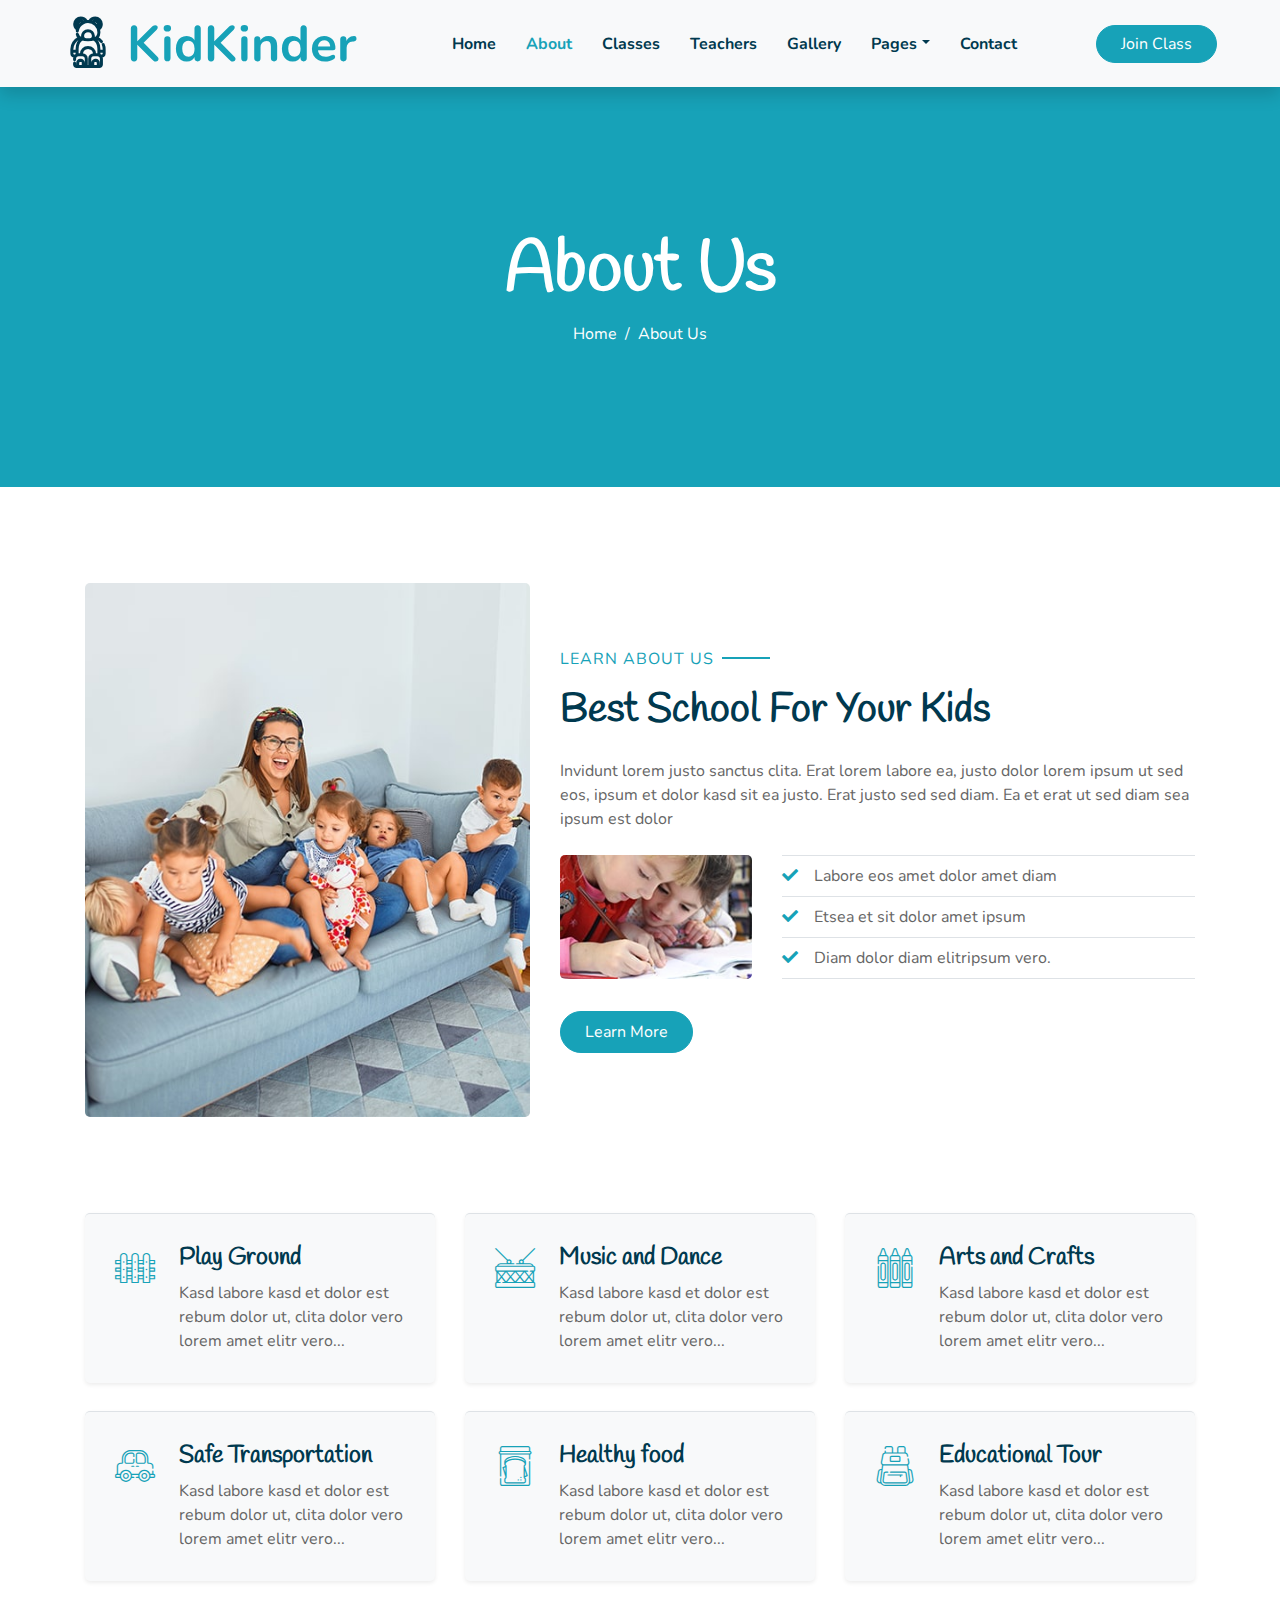
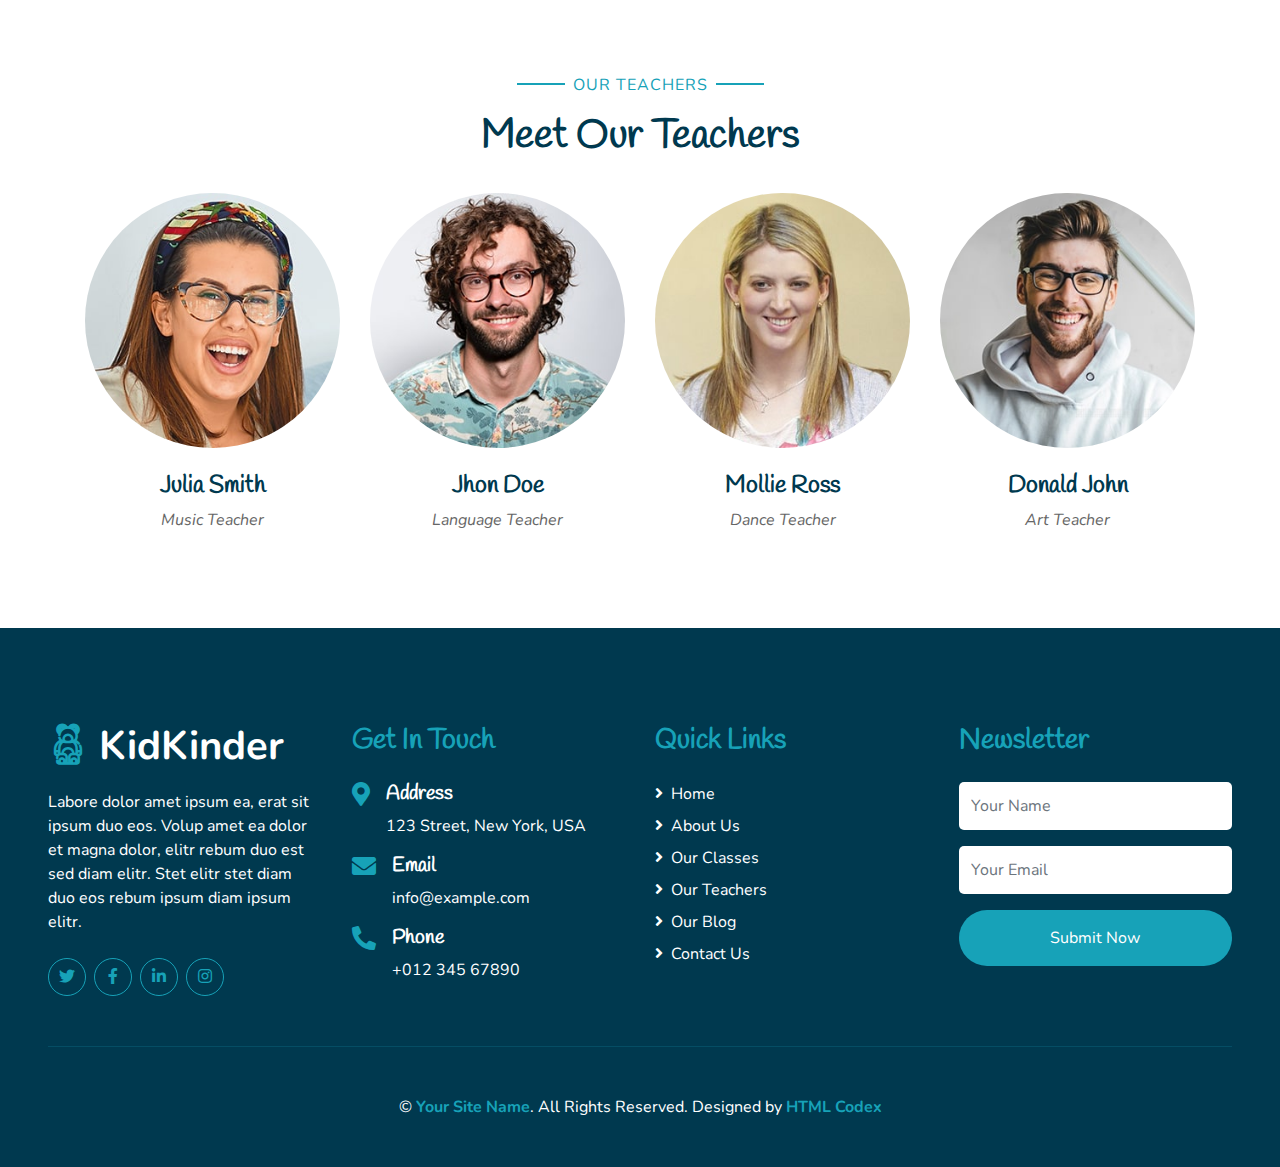
==== about.html @ 05fa7af4 "initial setup" ====
<!DOCTYPE html>
<html lang="en">

<head>
    <meta charset="utf-8">
    <title>KidKinder - Kindergarten Website Template</title>
    <meta content="width=device-width, initial-scale=1.0" name="viewport">
    <meta content="Free HTML Templates" name="keywords">
    <meta content="Free HTML Templates" name="description">

    <!-- Favicon -->
    <link href="img/favicon.ico" rel="icon">

    <!-- Google Web Fonts -->
    <link rel="preconnect" href="https://fonts.gstatic.com">
    <link href="https://fonts.googleapis.com/css2?family=Handlee&family=Nunito&display=swap" rel="stylesheet">

    <!-- Font Awesome -->
    <link href="https://cdnjs.cloudflare.com/ajax/libs/font-awesome/5.10.0/css/all.min.css" rel="stylesheet">

    <!-- Flaticon Font -->
    <link href="lib/flaticon/font/flaticon.css" rel="stylesheet">

    <!-- Libraries Stylesheet -->
    <link href="lib/owlcarousel/assets/owl.carousel.min.css" rel="stylesheet">
    <link href="lib/lightbox/css/lightbox.min.css" rel="stylesheet">

    <!-- Customized Bootstrap Stylesheet -->
    <link href="css/style.css" rel="stylesheet">
</head>

<body>
    <!-- Navbar Start -->
    <div class="container-fluid bg-light position-relative shadow">
        <nav class="navbar navbar-expand-lg bg-light navbar-light py-3 py-lg-0 px-0 px-lg-5">
            <a href="" class="navbar-brand font-weight-bold text-secondary" style="font-size: 50px;">
                <i class="flaticon-043-teddy-bear"></i>
                <span class="text-primary">KidKinder</span>
            </a>
            <button type="button" class="navbar-toggler" data-toggle="collapse" data-target="#navbarCollapse">
                <span class="navbar-toggler-icon"></span>
            </button>
            <div class="collapse navbar-collapse justify-content-between" id="navbarCollapse">
                <div class="navbar-nav font-weight-bold mx-auto py-0">
                    <a href="index.html" class="nav-item nav-link">Home</a>
                    <a href="about.html" class="nav-item nav-link active">About</a>
                    <a href="class.html" class="nav-item nav-link">Classes</a>
                    <a href="team.html" class="nav-item nav-link">Teachers</a>
                    <a href="gallery.html" class="nav-item nav-link">Gallery</a>
                    <div class="nav-item dropdown">
                        <a href="#" class="nav-link dropdown-toggle" data-toggle="dropdown">Pages</a>
                        <div class="dropdown-menu rounded-0 m-0">
                            <a href="blog.html" class="dropdown-item">Blog Grid</a>
                            <a href="single.html" class="dropdown-item">Blog Detail</a>
                        </div>
                    </div>
                    <a href="contact.html" class="nav-item nav-link">Contact</a>
                </div>
                <a href="" class="btn btn-primary px-4">Join Class</a>
            </div>
        </nav>
    </div>
    <!-- Navbar End -->


    <!-- Header Start -->
    <div class="container-fluid bg-primary mb-5">
        <div class="d-flex flex-column align-items-center justify-content-center" style="min-height: 400px">
            <h3 class="display-3 font-weight-bold text-white">About Us</h3>
            <div class="d-inline-flex text-white">
                <p class="m-0"><a class="text-white" href="">Home</a></p>
                <p class="m-0 px-2">/</p>
                <p class="m-0">About Us</p>
            </div>
        </div>
    </div>
    <!-- Header End -->


    <!-- About Start -->
    <div class="container-fluid py-5">
        <div class="container">
            <div class="row align-items-center">
                <div class="col-lg-5">
                    <img class="img-fluid rounded mb-5 mb-lg-0" src="img/about-1.jpg" alt="">
                </div>
                <div class="col-lg-7">
                    <p class="section-title pr-5"><span class="pr-2">Learn About Us</span></p>
                    <h1 class="mb-4">Best School For Your Kids</h1>
                    <p>Invidunt lorem justo sanctus clita. Erat lorem labore ea, justo dolor lorem ipsum ut sed eos,
                        ipsum et dolor kasd sit ea justo. Erat justo sed sed diam. Ea et erat ut sed diam sea ipsum est
                        dolor</p>
                    <div class="row pt-2 pb-4">
                        <div class="col-6 col-md-4">
                            <img class="img-fluid rounded" src="img/about-2.jpg" alt="">
                        </div>
                        <div class="col-6 col-md-8">
                            <ul class="list-inline m-0">
                                <li class="py-2 border-top border-bottom"><i class="fa fa-check text-primary mr-3"></i>Labore eos amet dolor amet diam</li>
                                <li class="py-2 border-bottom"><i class="fa fa-check text-primary mr-3"></i>Etsea et sit dolor amet ipsum</li>
                                <li class="py-2 border-bottom"><i class="fa fa-check text-primary mr-3"></i>Diam dolor diam elitripsum vero.</li>
                            </ul>
                        </div>
                    </div>
                    <a href="" class="btn btn-primary mt-2 py-2 px-4">Learn More</a>
                </div>
            </div>
        </div>
    </div>
    <!-- About End -->


    <!-- Facilities Start -->
    <div class="container-fluid pt-5">
        <div class="container pb-3">
            <div class="row">
                <div class="col-lg-4 col-md-6 pb-1">
                    <div class="d-flex bg-light shadow-sm border-top rounded mb-4" style="padding: 30px;">
                        <i class="flaticon-050-fence h1 font-weight-normal text-primary mb-3"></i>
                        <div class="pl-4">
                            <h4>Play Ground</h4>
                            <p class="m-0">Kasd labore kasd et dolor est rebum dolor ut, clita dolor vero lorem amet elitr vero...</p>
                        </div>
                    </div>
                </div>
                <div class="col-lg-4 col-md-6 pb-1">
                    <div class="d-flex bg-light shadow-sm border-top rounded mb-4" style="padding: 30px;">
                        <i class="flaticon-022-drum h1 font-weight-normal text-primary mb-3"></i>
                        <div class="pl-4">
                            <h4>Music and Dance</h4>
                            <p class="m-0">Kasd labore kasd et dolor est rebum dolor ut, clita dolor vero lorem amet elitr vero...</p>
                        </div>
                    </div>
                </div>
                <div class="col-lg-4 col-md-6 pb-1">
                    <div class="d-flex bg-light shadow-sm border-top rounded mb-4" style="padding: 30px;">
                        <i class="flaticon-030-crayons h1 font-weight-normal text-primary mb-3"></i>
                        <div class="pl-4">
                            <h4>Arts and Crafts</h4>
                            <p class="m-0">Kasd labore kasd et dolor est rebum dolor ut, clita dolor vero lorem amet elitr vero...</p>
                        </div>
                    </div>
                </div>
                <div class="col-lg-4 col-md-6 pb-1">
                    <div class="d-flex bg-light shadow-sm border-top rounded mb-4" style="padding: 30px;">
                        <i class="flaticon-017-toy-car h1 font-weight-normal text-primary mb-3"></i>
                        <div class="pl-4">
                            <h4>Safe Transportation</h4>
                            <p class="m-0">Kasd labore kasd et dolor est rebum dolor ut, clita dolor vero lorem amet elitr vero...</p>
                        </div>
                    </div>
                </div>
                <div class="col-lg-4 col-md-6 pb-1">
                    <div class="d-flex bg-light shadow-sm border-top rounded mb-4" style="padding: 30px;">
                        <i class="flaticon-025-sandwich h1 font-weight-normal text-primary mb-3"></i>
                        <div class="pl-4">
                            <h4>Healthy food</h4>
                            <p class="m-0">Kasd labore kasd et dolor est rebum dolor ut, clita dolor vero lorem amet elitr vero...</p>
                        </div>
                    </div>
                </div>
                <div class="col-lg-4 col-md-6 pb-1">
                    <div class="d-flex bg-light shadow-sm border-top rounded mb-4" style="padding: 30px;">
                        <i class="flaticon-047-backpack h1 font-weight-normal text-primary mb-3"></i>
                        <div class="pl-4">
                            <h4>Educational Tour</h4>
                            <p class="m-0">Kasd labore kasd et dolor est rebum dolor ut, clita dolor vero lorem amet elitr vero...</p>
                        </div>
                    </div>
                </div>
            </div>
        </div>
    </div>
    <!-- Facilities Start -->


    <!-- Team Start -->
    <div class="container-fluid pt-5">
        <div class="container">
            <div class="text-center pb-2">
                <p class="section-title px-5"><span class="px-2">Our Teachers</span></p>
                <h1 class="mb-4">Meet Our Teachers</h1>
            </div>
            <div class="row">
                <div class="col-md-6 col-lg-3 text-center team mb-5">
                    <div class="position-relative overflow-hidden mb-4" style="border-radius: 100%;">
                        <img class="img-fluid w-100" src="img/team-1.jpg" alt="" >
                        <div
                            class="team-social d-flex align-items-center justify-content-center w-100 h-100 position-absolute">
                            <a class="btn btn-outline-light text-center mr-2 px-0" style="width: 38px; height: 38px;"
                                href="#"><i class="fab fa-twitter"></i></a>
                            <a class="btn btn-outline-light text-center mr-2 px-0" style="width: 38px; height: 38px;"
                                href="#"><i class="fab fa-facebook-f"></i></a>
                            <a class="btn btn-outline-light text-center px-0" style="width: 38px; height: 38px;"
                                href="#"><i class="fab fa-linkedin-in"></i></a>
                        </div>
                    </div>
                    <h4>Julia Smith</h4>
                    <i>Music Teacher</i>
                </div>
                <div class="col-md-6 col-lg-3 text-center team mb-5">
                    <div class="position-relative overflow-hidden mb-4" style="border-radius: 100%;">
                        <img class="img-fluid w-100" src="img/team-2.jpg" alt="" >
                        <div
                            class="team-social d-flex align-items-center justify-content-center w-100 h-100 position-absolute">
                            <a class="btn btn-outline-light text-center mr-2 px-0" style="width: 38px; height: 38px;"
                                href="#"><i class="fab fa-twitter"></i></a>
                            <a class="btn btn-outline-light text-center mr-2 px-0" style="width: 38px; height: 38px;"
                                href="#"><i class="fab fa-facebook-f"></i></a>
                            <a class="btn btn-outline-light text-center px-0" style="width: 38px; height: 38px;"
                                href="#"><i class="fab fa-linkedin-in"></i></a>
                        </div>
                    </div>
                    <h4>Jhon Doe</h4>
                    <i>Language Teacher</i>
                </div>
                <div class="col-md-6 col-lg-3 text-center team mb-5">
                    <div class="position-relative overflow-hidden mb-4" style="border-radius: 100%;">
                        <img class="img-fluid w-100" src="img/team-3.jpg" alt="" >
                        <div
                            class="team-social d-flex align-items-center justify-content-center w-100 h-100 position-absolute">
                            <a class="btn btn-outline-light text-center mr-2 px-0" style="width: 38px; height: 38px;"
                                href="#"><i class="fab fa-twitter"></i></a>
                            <a class="btn btn-outline-light text-center mr-2 px-0" style="width: 38px; height: 38px;"
                                href="#"><i class="fab fa-facebook-f"></i></a>
                            <a class="btn btn-outline-light text-center px-0" style="width: 38px; height: 38px;"
                                href="#"><i class="fab fa-linkedin-in"></i></a>
                        </div>
                    </div>
                    <h4>Mollie Ross</h4>
                    <i>Dance Teacher</i>
                </div>
                <div class="col-md-6 col-lg-3 text-center team mb-5">
                    <div class="position-relative overflow-hidden mb-4" style="border-radius: 100%;">
                        <img class="img-fluid w-100" src="img/team-4.jpg" alt="" >
                        <div
                            class="team-social d-flex align-items-center justify-content-center w-100 h-100 position-absolute">
                            <a class="btn btn-outline-light text-center mr-2 px-0" style="width: 38px; height: 38px;"
                                href="#"><i class="fab fa-twitter"></i></a>
                            <a class="btn btn-outline-light text-center mr-2 px-0" style="width: 38px; height: 38px;"
                                href="#"><i class="fab fa-facebook-f"></i></a>
                            <a class="btn btn-outline-light text-center px-0" style="width: 38px; height: 38px;"
                                href="#"><i class="fab fa-linkedin-in"></i></a>
                        </div>
                    </div>
                    <h4>Donald John</h4>
                    <i>Art Teacher</i>
                </div>
            </div>
        </div>
    </div>
    <!-- Team End -->


    <!-- Footer Start -->
    <div class="container-fluid bg-secondary text-white mt-5 py-5 px-sm-3 px-md-5">
        <div class="row pt-5">
            <div class="col-lg-3 col-md-6 mb-5">
                <a href="" class="navbar-brand font-weight-bold text-primary m-0 mb-4 p-0" style="font-size: 40px; line-height: 40px;">
                    <i class="flaticon-043-teddy-bear"></i>
                    <span class="text-white">KidKinder</span>
                </a>
                <p>Labore dolor amet ipsum ea, erat sit ipsum duo eos. Volup amet ea dolor et magna dolor, elitr rebum duo est sed diam elitr. Stet elitr stet diam duo eos rebum ipsum diam ipsum elitr.</p>
                <div class="d-flex justify-content-start mt-4">
                    <a class="btn btn-outline-primary rounded-circle text-center mr-2 px-0"
                        style="width: 38px; height: 38px;" href="#"><i class="fab fa-twitter"></i></a>
                    <a class="btn btn-outline-primary rounded-circle text-center mr-2 px-0"
                        style="width: 38px; height: 38px;" href="#"><i class="fab fa-facebook-f"></i></a>
                    <a class="btn btn-outline-primary rounded-circle text-center mr-2 px-0"
                        style="width: 38px; height: 38px;" href="#"><i class="fab fa-linkedin-in"></i></a>
                    <a class="btn btn-outline-primary rounded-circle text-center mr-2 px-0"
                        style="width: 38px; height: 38px;" href="#"><i class="fab fa-instagram"></i></a>
                </div>
            </div>
            <div class="col-lg-3 col-md-6 mb-5">
                <h3 class="text-primary mb-4">Get In Touch</h3>
                <div class="d-flex">
                    <h4 class="fa fa-map-marker-alt text-primary"></h4>
                    <div class="pl-3">
                        <h5 class="text-white">Address</h5>
                        <p>123 Street, New York, USA</p>
                    </div>
                </div>
                <div class="d-flex">
                    <h4 class="fa fa-envelope text-primary"></h4>
                    <div class="pl-3">
                        <h5 class="text-white">Email</h5>
                        <p>info@example.com</p>
                    </div>
                </div>
                <div class="d-flex">
                    <h4 class="fa fa-phone-alt text-primary"></h4>
                    <div class="pl-3">
                        <h5 class="text-white">Phone</h5>
                        <p>+012 345 67890</p>
                    </div>
                </div>
            </div>
            <div class="col-lg-3 col-md-6 mb-5">
                <h3 class="text-primary mb-4">Quick Links</h3>
                <div class="d-flex flex-column justify-content-start">
                    <a class="text-white mb-2" href="#"><i class="fa fa-angle-right mr-2"></i>Home</a>
                    <a class="text-white mb-2" href="#"><i class="fa fa-angle-right mr-2"></i>About Us</a>
                    <a class="text-white mb-2" href="#"><i class="fa fa-angle-right mr-2"></i>Our Classes</a>
                    <a class="text-white mb-2" href="#"><i class="fa fa-angle-right mr-2"></i>Our Teachers</a>
                    <a class="text-white mb-2" href="#"><i class="fa fa-angle-right mr-2"></i>Our Blog</a>
                    <a class="text-white" href="#"><i class="fa fa-angle-right mr-2"></i>Contact Us</a>
                </div>
            </div>
            <div class="col-lg-3 col-md-6 mb-5">
                <h3 class="text-primary mb-4">Newsletter</h3>
                <form action="">
                    <div class="form-group">
                        <input type="text" class="form-control border-0 py-4" placeholder="Your Name" required="required" />
                    </div>
                    <div class="form-group">
                        <input type="email" class="form-control border-0 py-4" placeholder="Your Email"
                            required="required" />
                    </div>
                    <div>
                        <button class="btn btn-primary btn-block border-0 py-3" type="submit">Submit Now</button>
                    </div>
                </form>
            </div>
        </div>
        <div class="container-fluid pt-5" style="border-top: 1px solid rgba(23, 162, 184, .2);;">
            <p class="m-0 text-center text-white">
                &copy; <a class="text-primary font-weight-bold" href="#">Your Site Name</a>. All Rights Reserved. Designed
                by
                <a class="text-primary font-weight-bold" href="https://htmlcodex.com">HTML Codex</a>
            </p>
        </div>
    </div>
    <!-- Footer End -->


    <!-- Back to Top -->
    <a href="#" class="btn btn-primary p-3 back-to-top"><i class="fa fa-angle-double-up"></i></a>


    <!-- JavaScript Libraries -->
    <script src="https://code.jquery.com/jquery-3.4.1.min.js"></script>
    <script src="https://stackpath.bootstrapcdn.com/bootstrap/4.4.1/js/bootstrap.bundle.min.js"></script>
    <script src="lib/easing/easing.min.js"></script>
    <script src="lib/owlcarousel/owl.carousel.min.js"></script>
    <script src="lib/isotope/isotope.pkgd.min.js"></script>
    <script src="lib/lightbox/js/lightbox.min.js"></script>

    <!-- Contact Javascript File -->
    <script src="mail/jqBootstrapValidation.min.js"></script>
    <script src="mail/contact.js"></script>

    <!-- Template Javascript -->
    <script src="js/main.js"></script>
</body>

</html>
---- lib/flaticon/font/flaticon.css ----
@font-face {
  font-family: "Flaticon";
  src: url("./Flaticon.eot");
  src: url("./Flaticon.eot?#iefix") format("embedded-opentype"),
       url("./Flaticon.woff2") format("woff2"),
       url("./Flaticon.woff") format("woff"),
       url("./Flaticon.ttf") format("truetype"),
       url("./Flaticon.svg#Flaticon") format("svg");
  font-weight: normal;
  font-style: normal;
}

@media screen and (-webkit-min-device-pixel-ratio:0) {
  @font-face {
    font-family: "Flaticon";
    src: url("./Flaticon.svg#Flaticon") format("svg");
  }
}

[class^="flaticon-"]:before, [class*=" flaticon-"]:before,
[class^="flaticon-"]:after, [class*=" flaticon-"]:after {   
  font-family: Flaticon;
        font-size: 20px;
font-style: normal;
margin-left: 20px;
}

.flaticon-001-swing:before { content: "\f100"; }
.flaticon-002-bricks:before { content: "\f101"; }
.flaticon-003-feeding-bottle:before { content: "\f102"; }
.flaticon-004-balloons:before { content: "\f103"; }
.flaticon-005-marker:before { content: "\f104"; }
.flaticon-006-spinning-top:before { content: "\f105"; }
.flaticon-007-sandbox:before { content: "\f106"; }
.flaticon-008-tambourine:before { content: "\f107"; }
.flaticon-009-bib:before { content: "\f108"; }
.flaticon-010-slide:before { content: "\f109"; }
.flaticon-011-mat:before { content: "\f10a"; }
.flaticon-012-kite:before { content: "\f10b"; }
.flaticon-013-brush:before { content: "\f10c"; }
.flaticon-014-blackboard:before { content: "\f10d"; }
.flaticon-015-potty:before { content: "\f10e"; }
.flaticon-016-apple:before { content: "\f10f"; }
.flaticon-017-toy-car:before { content: "\f110"; }
.flaticon-018-ball:before { content: "\f111"; }
.flaticon-019-pencil:before { content: "\f112"; }
.flaticon-020-rattle:before { content: "\f113"; }
.flaticon-021-juice-box:before { content: "\f114"; }
.flaticon-022-drum:before { content: "\f115"; }
.flaticon-023-girl:before { content: "\f116"; }
.flaticon-024-shape-toy:before { content: "\f117"; }
.flaticon-025-sandwich:before { content: "\f118"; }
.flaticon-026-paper-boat:before { content: "\f119"; }
.flaticon-027-xylophone:before { content: "\f11a"; }
.flaticon-028-kindergarten:before { content: "\f11b"; }
.flaticon-029-clock:before { content: "\f11c"; }
.flaticon-030-crayons:before { content: "\f11d"; }
.flaticon-031-bell:before { content: "\f11e"; }
.flaticon-032-book:before { content: "\f11f"; }
.flaticon-033-blocks:before { content: "\f120"; }
.flaticon-034-popsicle:before { content: "\f121"; }
.flaticon-035-table:before { content: "\f122"; }
.flaticon-036-boy:before { content: "\f123"; }
.flaticon-037-toys:before { content: "\f124"; }
.flaticon-038-locker:before { content: "\f125"; }
.flaticon-039-seesaw:before { content: "\f126"; }
.flaticon-040-puzzle:before { content: "\f127"; }
.flaticon-041-abacus:before { content: "\f128"; }
.flaticon-042-synthesizer:before { content: "\f129"; }
.flaticon-043-teddy-bear:before { content: "\f12a"; }
.flaticon-044-scissors:before { content: "\f12b"; }
.flaticon-045-cookies:before { content: "\f12c"; }
.flaticon-046-bucket:before { content: "\f12d"; }
.flaticon-047-backpack:before { content: "\f12e"; }
.flaticon-048-paper-plane:before { content: "\f12f"; }
.flaticon-049-cutlery:before { content: "\f130"; }
.flaticon-050-fence:before { content: "\f131"; }
---- css/style.css ----
/******* Bootstrap Theming ********/
/*!
 * Bootstrap v4.5.3 (https://getbootstrap.com/)
 * Copyright 2011-2020 The Bootstrap Authors
 * Copyright 2011-2020 Twitter, Inc.
 * Licensed under MIT (https://github.com/twbs/bootstrap/blob/main/LICENSE)
 */
:root {
  --blue: #007bff;
  --indigo: #6610f2;
  --purple: #6f42c1;
  --pink: #e83e8c;
  --red: #dc3545;
  --orange: #fd7e14;
  --yellow: #ffc107;
  --green: #28a745;
  --teal: #20c997;
  --cyan: #17a2b8;
  --white: #fff;
  --gray: #6c757d;
  --gray-dark: #343a40;
  --primary: #17a2b8;
  --secondary: #00394f;
  --success: #28a745;
  --info: #17a2b8;
  --warning: #ffc107;
  --danger: #dc3545;
  --light: #f8f9fa;
  --dark: #343a40;
  --breakpoint-xs: 0;
  --breakpoint-sm: 576px;
  --breakpoint-md: 768px;
  --breakpoint-lg: 992px;
  --breakpoint-xl: 1200px;
  --font-family-sans-serif: "Nunito", sans-serif;
  --font-family-monospace: SFMono-Regular, Menlo, Monaco, Consolas, "Liberation Mono", "Courier New", monospace;
}

*,
*::before,
*::after {
  box-sizing: border-box;
}

html {
  font-family: sans-serif;
  line-height: 1.15;
  -webkit-text-size-adjust: 100%;
  -webkit-tap-highlight-color: rgba(0, 0, 0, 0);
}

article, aside, figcaption, figure, footer, header, hgroup, main, nav, section {
  display: block;
}

body {
  margin: 0;
  font-family: "Nunito", sans-serif;
  font-size: 1rem;
  font-weight: 400;
  line-height: 1.5;
  color: #666666;
  text-align: left;
  background-color: #fff;
}

[tabindex="-1"]:focus:not(:focus-visible) {
  outline: 0 !important;
}

hr {
  box-sizing: content-box;
  height: 0;
  overflow: visible;
}

h1, h2, h3, h4, h5, h6 {
  margin-top: 0;
  margin-bottom: 0.5rem;
}

p {
  margin-top: 0;
  margin-bottom: 1rem;
}

abbr[title],
abbr[data-original-title] {
  text-decoration: underline;
  text-decoration: underline dotted;
  cursor: help;
  border-bottom: 0;
  text-decoration-skip-ink: none;
}

address {
  margin-bottom: 1rem;
  font-style: normal;
  line-height: inherit;
}

ol,
ul,
dl {
  margin-top: 0;
  margin-bottom: 1rem;
}

ol ol,
ul ul,
ol ul,
ul ol {
  margin-bottom: 0;
}

dt {
  font-weight: 700;
}

dd {
  margin-bottom: .5rem;
  margin-left: 0;
}

blockquote {
  margin: 0 0 1rem;
}

b,
strong {
  font-weight: bolder;
}

small {
  font-size: 80%;
}

sub,
sup {
  position: relative;
  font-size: 75%;
  line-height: 0;
  vertical-align: baseline;
}

sub {
  bottom: -.25em;
}

sup {
  top: -.5em;
}

a {
  color: #17a2b8;
  text-decoration: none;
  background-color: transparent;
}

a:hover {
  color: #0f6674;
  text-decoration: underline;
}

a:not([href]):not([class]) {
  color: inherit;
  text-decoration: none;
}

a:not([href]):not([class]):hover {
  color: inherit;
  text-decoration: none;
}

pre,
code,
kbd,
samp {
  font-family: SFMono-Regular, Menlo, Monaco, Consolas, "Liberation Mono", "Courier New", monospace;
  font-size: 1em;
}

pre {
  margin-top: 0;
  margin-bottom: 1rem;
  overflow: auto;
  -ms-overflow-style: scrollbar;
}

figure {
  margin: 0 0 1rem;
}

img {
  vertical-align: middle;
  border-style: none;
}

svg {
  overflow: hidden;
  vertical-align: middle;
}

table {
  border-collapse: collapse;
}

caption {
  padding-top: 0.75rem;
  padding-bottom: 0.75rem;
  color: #6c757d;
  text-align: left;
  caption-side: bottom;
}

th {
  text-align: inherit;
  text-align: -webkit-match-parent;
}

label {
  display: inline-block;
  margin-bottom: 0.5rem;
}

button {
  border-radius: 0;
}

button:focus {
  outline: 1px dotted;
  outline: 5px auto -webkit-focus-ring-color;
}

input,
button,
select,
optgroup,
textarea {
  margin: 0;
  font-family: inherit;
  font-size: inherit;
  line-height: inherit;
}

button,
input {
  overflow: visible;
}

button,
select {
  text-transform: none;
}

[role="button"] {
  cursor: pointer;
}

select {
  word-wrap: normal;
}

button,
[type="button"],
[type="reset"],
[type="submit"] {
  -webkit-appearance: button;
}

button:not(:disabled),
[type="button"]:not(:disabled),
[type="reset"]:not(:disabled),
[type="submit"]:not(:disabled) {
  cursor: pointer;
}

button::-moz-focus-inner,
[type="button"]::-moz-focus-inner,
[type="reset"]::-moz-focus-inner,
[type="submit"]::-moz-focus-inner {
  padding: 0;
  border-style: none;
}

input[type="radio"],
input[type="checkbox"] {
  box-sizing: border-box;
  padding: 0;
}

textarea {
  overflow: auto;
  resize: vertical;
}

fieldset {
  min-width: 0;
  padding: 0;
  margin: 0;
  border: 0;
}

legend {
  display: block;
  width: 100%;
  max-width: 100%;
  padding: 0;
  margin-bottom: .5rem;
  font-size: 1.5rem;
  line-height: inherit;
  color: inherit;
  white-space: normal;
}

@media (max-width: 1200px) {
  legend {
    font-size: calc(1.275rem + 0.3vw) ;
  }
}

progress {
  vertical-align: baseline;
}

[type="number"]::-webkit-inner-spin-button,
[type="number"]::-webkit-outer-spin-button {
  height: auto;
}

[type="search"] {
  outline-offset: -2px;
  -webkit-appearance: none;
}

[type="search"]::-webkit-search-decoration {
  -webkit-appearance: none;
}

::-webkit-file-upload-button {
  font: inherit;
  -webkit-appearance: button;
}

output {
  display: inline-block;
}

summary {
  display: list-item;
  cursor: pointer;
}

template {
  display: none;
}

[hidden] {
  display: none !important;
}

h1, h2, h3, h4, h5, h6,
.h1, .h2, .h3, .h4, .h5, .h6 {
  margin-bottom: 0.5rem;
  font-family: "Handlee", cursive;
  font-weight: bold;
  line-height: 1.2;
  color: #00394f;
}

h1, .h1 {
  font-size: 2.5rem;
}

@media (max-width: 1200px) {
  h1, .h1 {
    font-size: calc(1.375rem + 1.5vw) ;
  }
}

h2, .h2 {
  font-size: 2rem;
}

@media (max-width: 1200px) {
  h2, .h2 {
    font-size: calc(1.325rem + 0.9vw) ;
  }
}

h3, .h3 {
  font-size: 1.75rem;
}

@media (max-width: 1200px) {
  h3, .h3 {
    font-size: calc(1.3rem + 0.6vw) ;
  }
}

h4, .h4 {
  font-size: 1.5rem;
}

@media (max-width: 1200px) {
  h4, .h4 {
    font-size: calc(1.275rem + 0.3vw) ;
  }
}

h5, .h5 {
  font-size: 1.25rem;
}

h6, .h6 {
  font-size: 1rem;
}

.lead {
  font-size: 1.25rem;
  font-weight: 300;
}

.display-1 {
  font-size: 6rem;
  font-weight: 300;
  line-height: 1.2;
}

@media (max-width: 1200px) {
  .display-1 {
    font-size: calc(1.725rem + 5.7vw) ;
  }
}

.display-2 {
  font-size: 5.5rem;
  font-weight: 300;
  line-height: 1.2;
}

@media (max-width: 1200px) {
  .display-2 {
    font-size: calc(1.675rem + 5.1vw) ;
  }
}

.display-3 {
  font-size: 4.5rem;
  font-weight: 300;
  line-height: 1.2;
}

@media (max-width: 1200px) {
  .display-3 {
    font-size: calc(1.575rem + 3.9vw) ;
  }
}

.display-4 {
  font-size: 3.5rem;
  font-weight: 300;
  line-height: 1.2;
}

@media (max-width: 1200px) {
  .display-4 {
    font-size: calc(1.475rem + 2.7vw) ;
  }
}

hr {
  margin-top: 1rem;
  margin-bottom: 1rem;
  border: 0;
  border-top: 1px solid rgba(0, 0, 0, 0.1);
}

small,
.small {
  font-size: 80%;
  font-weight: 400;
}

mark,
.mark {
  padding: 0.2em;
  background-color: #fcf8e3;
}

.list-unstyled {
  padding-left: 0;
  list-style: none;
}

.list-inline {
  padding-left: 0;
  list-style: none;
}

.list-inline-item {
  display: inline-block;
}

.list-inline-item:not(:last-child) {
  margin-right: 0.5rem;
}

.initialism {
  font-size: 90%;
  text-transform: uppercase;
}

.blockquote {
  margin-bottom: 1rem;
  font-size: 1.25rem;
}

.blockquote-footer {
  display: block;
  font-size: 80%;
  color: #6c757d;
}

.blockquote-footer::before {
  content: "\2014\00A0";
}

.img-fluid {
  max-width: 100%;
  height: auto;
}

.img-thumbnail {
  padding: 0.25rem;
  background-color: #fff;
  border: 1px solid #dee2e6;
  border-radius: 5px;
  max-width: 100%;
  height: auto;
}

.figure {
  display: inline-block;
}

.figure-img {
  margin-bottom: 0.5rem;
  line-height: 1;
}

.figure-caption {
  font-size: 90%;
  color: #6c757d;
}

code {
  font-size: 87.5%;
  color: #e83e8c;
  word-wrap: break-word;
}

a > code {
  color: inherit;
}

kbd {
  padding: 0.2rem 0.4rem;
  font-size: 87.5%;
  color: #fff;
  background-color: #212529;
  border-radius: 0.2rem;
}

kbd kbd {
  padding: 0;
  font-size: 100%;
  font-weight: 700;
}

pre {
  display: block;
  font-size: 87.5%;
  color: #212529;
}

pre code {
  font-size: inherit;
  color: inherit;
  word-break: normal;
}

.pre-scrollable {
  max-height: 340px;
  overflow-y: scroll;
}

.container,
.container-fluid,
.container-sm,
.container-md,
.container-lg,
.container-xl {
  width: 100%;
  padding-right: 15px;
  padding-left: 15px;
  margin-right: auto;
  margin-left: auto;
}

@media (min-width: 576px) {
  .container, .container-sm {
    max-width: 540px;
  }
}

@media (min-width: 768px) {
  .container, .container-sm, .container-md {
    max-width: 720px;
  }
}

@media (min-width: 992px) {
  .container, .container-sm, .container-md, .container-lg {
    max-width: 960px;
  }
}

@media (min-width: 1200px) {
  .container, .container-sm, .container-md, .container-lg, .container-xl {
    max-width: 1140px;
  }
}

.row {
  display: flex;
  flex-wrap: wrap;
  margin-right: -15px;
  margin-left: -15px;
}

.no-gutters {
  margin-right: 0;
  margin-left: 0;
}

.no-gutters > .col,
.no-gutters > [class*="col-"] {
  padding-right: 0;
  padding-left: 0;
}

.col-1, .col-2, .col-3, .col-4, .col-5, .col-6, .col-7, .col-8, .col-9, .col-10, .col-11, .col-12, .col,
.col-auto, .col-sm-1, .col-sm-2, .col-sm-3, .col-sm-4, .col-sm-5, .col-sm-6, .col-sm-7, .col-sm-8, .col-sm-9, .col-sm-10, .col-sm-11, .col-sm-12, .col-sm,
.col-sm-auto, .col-md-1, .col-md-2, .col-md-3, .col-md-4, .col-md-5, .col-md-6, .col-md-7, .col-md-8, .col-md-9, .col-md-10, .col-md-11, .col-md-12, .col-md,
.col-md-auto, .col-lg-1, .col-lg-2, .col-lg-3, .col-lg-4, .col-lg-5, .col-lg-6, .col-lg-7, .col-lg-8, .col-lg-9, .col-lg-10, .col-lg-11, .col-lg-12, .col-lg,
.col-lg-auto, .col-xl-1, .col-xl-2, .col-xl-3, .col-xl-4, .col-xl-5, .col-xl-6, .col-xl-7, .col-xl-8, .col-xl-9, .col-xl-10, .col-xl-11, .col-xl-12, .col-xl,
.col-xl-auto {
  position: relative;
  width: 100%;
  padding-right: 15px;
  padding-left: 15px;
}

.col {
  flex-basis: 0;
  flex-grow: 1;
  max-width: 100%;
}

.row-cols-1 > * {
  flex: 0 0 100%;
  max-width: 100%;
}

.row-cols-2 > * {
  flex: 0 0 50%;
  max-width: 50%;
}

.row-cols-3 > * {
  flex: 0 0 33.33333%;
  max-width: 33.33333%;
}

.row-cols-4 > * {
  flex: 0 0 25%;
  max-width: 25%;
}

.row-cols-5 > * {
  flex: 0 0 20%;
  max-width: 20%;
}

.row-cols-6 > * {
  flex: 0 0 16.66667%;
  max-width: 16.66667%;
}

.col-auto {
  flex: 0 0 auto;
  width: auto;
  max-width: 100%;
}

.col-1 {
  flex: 0 0 8.33333%;
  max-width: 8.33333%;
}

.col-2 {
  flex: 0 0 16.66667%;
  max-width: 16.66667%;
}

.col-3 {
  flex: 0 0 25%;
  max-width: 25%;
}

.col-4 {
  flex: 0 0 33.33333%;
  max-width: 33.33333%;
}

.col-5 {
  flex: 0 0 41.66667%;
  max-width: 41.66667%;
}

.col-6 {
  flex: 0 0 50%;
  max-width: 50%;
}

.col-7 {
  flex: 0 0 58.33333%;
  max-width: 58.33333%;
}

.col-8 {
  flex: 0 0 66.66667%;
  max-width: 66.66667%;
}

.col-9 {
  flex: 0 0 75%;
  max-width: 75%;
}

.col-10 {
  flex: 0 0 83.33333%;
  max-width: 83.33333%;
}

.col-11 {
  flex: 0 0 91.66667%;
  max-width: 91.66667%;
}

.col-12 {
  flex: 0 0 100%;
  max-width: 100%;
}

.order-first {
  order: -1;
}

.order-last {
  order: 13;
}

.order-0 {
  order: 0;
}

.order-1 {
  order: 1;
}

.order-2 {
  order: 2;
}

.order-3 {
  order: 3;
}

.order-4 {
  order: 4;
}

.order-5 {
  order: 5;
}

.order-6 {
  order: 6;
}

.order-7 {
  order: 7;
}

.order-8 {
  order: 8;
}

.order-9 {
  order: 9;
}

.order-10 {
  order: 10;
}

.order-11 {
  order: 11;
}

.order-12 {
  order: 12;
}

.offset-1 {
  margin-left: 8.33333%;
}

.offset-2 {
  margin-left: 16.66667%;
}

.offset-3 {
  margin-left: 25%;
}

.offset-4 {
  margin-left: 33.33333%;
}

.offset-5 {
  margin-left: 41.66667%;
}

.offset-6 {
  margin-left: 50%;
}

.offset-7 {
  margin-left: 58.33333%;
}

.offset-8 {
  margin-left: 66.66667%;
}

.offset-9 {
  margin-left: 75%;
}

.offset-10 {
  margin-left: 83.33333%;
}

.offset-11 {
  margin-left: 91.66667%;
}

@media (min-width: 576px) {
  .col-sm {
    flex-basis: 0;
    flex-grow: 1;
    max-width: 100%;
  }
  .row-cols-sm-1 > * {
    flex: 0 0 100%;
    max-width: 100%;
  }
  .row-cols-sm-2 > * {
    flex: 0 0 50%;
    max-width: 50%;
  }
  .row-cols-sm-3 > * {
    flex: 0 0 33.33333%;
    max-width: 33.33333%;
  }
  .row-cols-sm-4 > * {
    flex: 0 0 25%;
    max-width: 25%;
  }
  .row-cols-sm-5 > * {
    flex: 0 0 20%;
    max-width: 20%;
  }
  .row-cols-sm-6 > * {
    flex: 0 0 16.66667%;
    max-width: 16.66667%;
  }
  .col-sm-auto {
    flex: 0 0 auto;
    width: auto;
    max-width: 100%;
  }
  .col-sm-1 {
    flex: 0 0 8.33333%;
    max-width: 8.33333%;
  }
  .col-sm-2 {
    flex: 0 0 16.66667%;
    max-width: 16.66667%;
  }
  .col-sm-3 {
    flex: 0 0 25%;
    max-width: 25%;
  }
  .col-sm-4 {
    flex: 0 0 33.33333%;
    max-width: 33.33333%;
  }
  .col-sm-5 {
    flex: 0 0 41.66667%;
    max-width: 41.66667%;
  }
  .col-sm-6 {
    flex: 0 0 50%;
    max-width: 50%;
  }
  .col-sm-7 {
    flex: 0 0 58.33333%;
    max-width: 58.33333%;
  }
  .col-sm-8 {
    flex: 0 0 66.66667%;
    max-width: 66.66667%;
  }
  .col-sm-9 {
    flex: 0 0 75%;
    max-width: 75%;
  }
  .col-sm-10 {
    flex: 0 0 83.33333%;
    max-width: 83.33333%;
  }
  .col-sm-11 {
    flex: 0 0 91.66667%;
    max-width: 91.66667%;
  }
  .col-sm-12 {
    flex: 0 0 100%;
    max-width: 100%;
  }
  .order-sm-first {
    order: -1;
  }
  .order-sm-last {
    order: 13;
  }
  .order-sm-0 {
    order: 0;
  }
  .order-sm-1 {
    order: 1;
  }
  .order-sm-2 {
    order: 2;
  }
  .order-sm-3 {
    order: 3;
  }
  .order-sm-4 {
    order: 4;
  }
  .order-sm-5 {
    order: 5;
  }
  .order-sm-6 {
    order: 6;
  }
  .order-sm-7 {
    order: 7;
  }
  .order-sm-8 {
    order: 8;
  }
  .order-sm-9 {
    order: 9;
  }
  .order-sm-10 {
    order: 10;
  }
  .order-sm-11 {
    order: 11;
  }
  .order-sm-12 {
    order: 12;
  }
  .offset-sm-0 {
    margin-left: 0;
  }
  .offset-sm-1 {
    margin-left: 8.33333%;
  }
  .offset-sm-2 {
    margin-left: 16.66667%;
  }
  .offset-sm-3 {
    margin-left: 25%;
  }
  .offset-sm-4 {
    margin-left: 33.33333%;
  }
  .offset-sm-5 {
    margin-left: 41.66667%;
  }
  .offset-sm-6 {
    margin-left: 50%;
  }
  .offset-sm-7 {
    margin-left: 58.33333%;
  }
  .offset-sm-8 {
    margin-left: 66.66667%;
  }
  .offset-sm-9 {
    margin-left: 75%;
  }
  .offset-sm-10 {
    margin-left: 83.33333%;
  }
  .offset-sm-11 {
    margin-left: 91.66667%;
  }
}

@media (min-width: 768px) {
  .col-md {
    flex-basis: 0;
    flex-grow: 1;
    max-width: 100%;
  }
  .row-cols-md-1 > * {
    flex: 0 0 100%;
    max-width: 100%;
  }
  .row-cols-md-2 > * {
    flex: 0 0 50%;
    max-width: 50%;
  }
  .row-cols-md-3 > * {
    flex: 0 0 33.33333%;
    max-width: 33.33333%;
  }
  .row-cols-md-4 > * {
    flex: 0 0 25%;
    max-width: 25%;
  }
  .row-cols-md-5 > * {
    flex: 0 0 20%;
    max-width: 20%;
  }
  .row-cols-md-6 > * {
    flex: 0 0 16.66667%;
    max-width: 16.66667%;
  }
  .col-md-auto {
    flex: 0 0 auto;
    width: auto;
    max-width: 100%;
  }
  .col-md-1 {
    flex: 0 0 8.33333%;
    max-width: 8.33333%;
  }
  .col-md-2 {
    flex: 0 0 16.66667%;
    max-width: 16.66667%;
  }
  .col-md-3 {
    flex: 0 0 25%;
    max-width: 25%;
  }
  .col-md-4 {
    flex: 0 0 33.33333%;
    max-width: 33.33333%;
  }
  .col-md-5 {
    flex: 0 0 41.66667%;
    max-width: 41.66667%;
  }
  .col-md-6 {
    flex: 0 0 50%;
    max-width: 50%;
  }
  .col-md-7 {
    flex: 0 0 58.33333%;
    max-width: 58.33333%;
  }
  .col-md-8 {
    flex: 0 0 66.66667%;
    max-width: 66.66667%;
  }
  .col-md-9 {
    flex: 0 0 75%;
    max-width: 75%;
  }
  .col-md-10 {
    flex: 0 0 83.33333%;
    max-width: 83.33333%;
  }
  .col-md-11 {
    flex: 0 0 91.66667%;
    max-width: 91.66667%;
  }
  .col-md-12 {
    flex: 0 0 100%;
    max-width: 100%;
  }
  .order-md-first {
    order: -1;
  }
  .order-md-last {
    order: 13;
  }
  .order-md-0 {
    order: 0;
  }
  .order-md-1 {
    order: 1;
  }
  .order-md-2 {
    order: 2;
  }
  .order-md-3 {
    order: 3;
  }
  .order-md-4 {
    order: 4;
  }
  .order-md-5 {
    order: 5;
  }
  .order-md-6 {
    order: 6;
  }
  .order-md-7 {
    order: 7;
  }
  .order-md-8 {
    order: 8;
  }
  .order-md-9 {
    order: 9;
  }
  .order-md-10 {
    order: 10;
  }
  .order-md-11 {
    order: 11;
  }
  .order-md-12 {
    order: 12;
  }
  .offset-md-0 {
    margin-left: 0;
  }
  .offset-md-1 {
    margin-left: 8.33333%;
  }
  .offset-md-2 {
    margin-left: 16.66667%;
  }
  .offset-md-3 {
    margin-left: 25%;
  }
  .offset-md-4 {
    margin-left: 33.33333%;
  }
  .offset-md-5 {
    margin-left: 41.66667%;
  }
  .offset-md-6 {
    margin-left: 50%;
  }
  .offset-md-7 {
    margin-left: 58.33333%;
  }
  .offset-md-8 {
    margin-left: 66.66667%;
  }
  .offset-md-9 {
    margin-left: 75%;
  }
  .offset-md-10 {
    margin-left: 83.33333%;
  }
  .offset-md-11 {
    margin-left: 91.66667%;
  }
}

@media (min-width: 992px) {
  .col-lg {
    flex-basis: 0;
    flex-grow: 1;
    max-width: 100%;
  }
  .row-cols-lg-1 > * {
    flex: 0 0 100%;
    max-width: 100%;
  }
  .row-cols-lg-2 > * {
    flex: 0 0 50%;
    max-width: 50%;
  }
  .row-cols-lg-3 > * {
    flex: 0 0 33.33333%;
    max-width: 33.33333%;
  }
  .row-cols-lg-4 > * {
    flex: 0 0 25%;
    max-width: 25%;
  }
  .row-cols-lg-5 > * {
    flex: 0 0 20%;
    max-width: 20%;
  }
  .row-cols-lg-6 > * {
    flex: 0 0 16.66667%;
    max-width: 16.66667%;
  }
  .col-lg-auto {
    flex: 0 0 auto;
    width: auto;
    max-width: 100%;
  }
  .col-lg-1 {
    flex: 0 0 8.33333%;
    max-width: 8.33333%;
  }
  .col-lg-2 {
    flex: 0 0 16.66667%;
    max-width: 16.66667%;
  }
  .col-lg-3 {
    flex: 0 0 25%;
    max-width: 25%;
  }
  .col-lg-4 {
    flex: 0 0 33.33333%;
    max-width: 33.33333%;
  }
  .col-lg-5 {
    flex: 0 0 41.66667%;
    max-width: 41.66667%;
  }
  .col-lg-6 {
    flex: 0 0 50%;
    max-width: 50%;
  }
  .col-lg-7 {
    flex: 0 0 58.33333%;
    max-width: 58.33333%;
  }
  .col-lg-8 {
    flex: 0 0 66.66667%;
    max-width: 66.66667%;
  }
  .col-lg-9 {
    flex: 0 0 75%;
    max-width: 75%;
  }
  .col-lg-10 {
    flex: 0 0 83.33333%;
    max-width: 83.33333%;
  }
  .col-lg-11 {
    flex: 0 0 91.66667%;
    max-width: 91.66667%;
  }
  .col-lg-12 {
    flex: 0 0 100%;
    max-width: 100%;
  }
  .order-lg-first {
    order: -1;
  }
  .order-lg-last {
    order: 13;
  }
  .order-lg-0 {
    order: 0;
  }
  .order-lg-1 {
    order: 1;
  }
  .order-lg-2 {
    order: 2;
  }
  .order-lg-3 {
    order: 3;
  }
  .order-lg-4 {
    order: 4;
  }
  .order-lg-5 {
    order: 5;
  }
  .order-lg-6 {
    order: 6;
  }
  .order-lg-7 {
    order: 7;
  }
  .order-lg-8 {
    order: 8;
  }
  .order-lg-9 {
    order: 9;
  }
  .order-lg-10 {
    order: 10;
  }
  .order-lg-11 {
    order: 11;
  }
  .order-lg-12 {
    order: 12;
  }
  .offset-lg-0 {
    margin-left: 0;
  }
  .offset-lg-1 {
    margin-left: 8.33333%;
  }
  .offset-lg-2 {
    margin-left: 16.66667%;
  }
  .offset-lg-3 {
    margin-left: 25%;
  }
  .offset-lg-4 {
    margin-left: 33.33333%;
  }
  .offset-lg-5 {
    margin-left: 41.66667%;
  }
  .offset-lg-6 {
    margin-left: 50%;
  }
  .offset-lg-7 {
    margin-left: 58.33333%;
  }
  .offset-lg-8 {
    margin-left: 66.66667%;
  }
  .offset-lg-9 {
    margin-left: 75%;
  }
  .offset-lg-10 {
    margin-left: 83.33333%;
  }
  .offset-lg-11 {
    margin-left: 91.66667%;
  }
}

@media (min-width: 1200px) {
  .col-xl {
    flex-basis: 0;
    flex-grow: 1;
    max-width: 100%;
  }
  .row-cols-xl-1 > * {
    flex: 0 0 100%;
    max-width: 100%;
  }
  .row-cols-xl-2 > * {
    flex: 0 0 50%;
    max-width: 50%;
  }
  .row-cols-xl-3 > * {
    flex: 0 0 33.33333%;
    max-width: 33.33333%;
  }
  .row-cols-xl-4 > * {
    flex: 0 0 25%;
    max-width: 25%;
  }
  .row-cols-xl-5 > * {
    flex: 0 0 20%;
    max-width: 20%;
  }
  .row-cols-xl-6 > * {
    flex: 0 0 16.66667%;
    max-width: 16.66667%;
  }
  .col-xl-auto {
    flex: 0 0 auto;
    width: auto;
    max-width: 100%;
  }
  .col-xl-1 {
    flex: 0 0 8.33333%;
    max-width: 8.33333%;
  }
  .col-xl-2 {
    flex: 0 0 16.66667%;
    max-width: 16.66667%;
  }
  .col-xl-3 {
    flex: 0 0 25%;
    max-width: 25%;
  }
  .col-xl-4 {
    flex: 0 0 33.33333%;
    max-width: 33.33333%;
  }
  .col-xl-5 {
    flex: 0 0 41.66667%;
    max-width: 41.66667%;
  }
  .col-xl-6 {
    flex: 0 0 50%;
    max-width: 50%;
  }
  .col-xl-7 {
    flex: 0 0 58.33333%;
    max-width: 58.33333%;
  }
  .col-xl-8 {
    flex: 0 0 66.66667%;
    max-width: 66.66667%;
  }
  .col-xl-9 {
    flex: 0 0 75%;
    max-width: 75%;
  }
  .col-xl-10 {
    flex: 0 0 83.33333%;
    max-width: 83.33333%;
  }
  .col-xl-11 {
    flex: 0 0 91.66667%;
    max-width: 91.66667%;
  }
  .col-xl-12 {
    flex: 0 0 100%;
    max-width: 100%;
  }
  .order-xl-first {
    order: -1;
  }
  .order-xl-last {
    order: 13;
  }
  .order-xl-0 {
    order: 0;
  }
  .order-xl-1 {
    order: 1;
  }
  .order-xl-2 {
    order: 2;
  }
  .order-xl-3 {
    order: 3;
  }
  .order-xl-4 {
    order: 4;
  }
  .order-xl-5 {
    order: 5;
  }
  .order-xl-6 {
    order: 6;
  }
  .order-xl-7 {
    order: 7;
  }
  .order-xl-8 {
    order: 8;
  }
  .order-xl-9 {
    order: 9;
  }
  .order-xl-10 {
    order: 10;
  }
  .order-xl-11 {
    order: 11;
  }
  .order-xl-12 {
    order: 12;
  }
  .offset-xl-0 {
    margin-left: 0;
  }
  .offset-xl-1 {
    margin-left: 8.33333%;
  }
  .offset-xl-2 {
    margin-left: 16.66667%;
  }
  .offset-xl-3 {
    margin-left: 25%;
  }
  .offset-xl-4 {
    margin-left: 33.33333%;
  }
  .offset-xl-5 {
    margin-left: 41.66667%;
  }
  .offset-xl-6 {
    margin-left: 50%;
  }
  .offset-xl-7 {
    margin-left: 58.33333%;
  }
  .offset-xl-8 {
    margin-left: 66.66667%;
  }
  .offset-xl-9 {
    margin-left: 75%;
  }
  .offset-xl-10 {
    margin-left: 83.33333%;
  }
  .offset-xl-11 {
    margin-left: 91.66667%;
  }
}

.table {
  width: 100%;
  margin-bottom: 1rem;
  color: #666666;
}

.table th,
.table td {
  padding: 0.75rem;
  vertical-align: top;
  border-top: 1px solid #dee2e6;
}

.table thead th {
  vertical-align: bottom;
  border-bottom: 2px solid #dee2e6;
}

.table tbody + tbody {
  border-top: 2px solid #dee2e6;
}

.table-sm th,
.table-sm td {
  padding: 0.3rem;
}

.table-bordered {
  border: 1px solid #dee2e6;
}

.table-bordered th,
.table-bordered td {
  border: 1px solid #dee2e6;
}

.table-bordered thead th,
.table-bordered thead td {
  border-bottom-width: 2px;
}

.table-borderless th,
.table-borderless td,
.table-borderless thead th,
.table-borderless tbody + tbody {
  border: 0;
}

.table-striped tbody tr:nth-of-type(odd) {
  background-color: rgba(0, 0, 0, 0.05);
}

.table-hover tbody tr:hover {
  color: #666666;
  background-color: rgba(0, 0, 0, 0.075);
}

.table-primary,
.table-primary > th,
.table-primary > td {
  background-color: #bee5eb;
}

.table-primary th,
.table-primary td,
.table-primary thead th,
.table-primary tbody + tbody {
  border-color: #86cfda;
}

.table-hover .table-primary:hover {
  background-color: #abdde5;
}

.table-hover .table-primary:hover > td,
.table-hover .table-primary:hover > th {
  background-color: #abdde5;
}

.table-secondary,
.table-secondary > th,
.table-secondary > td {
  background-color: #b8c8ce;
}

.table-secondary th,
.table-secondary td,
.table-secondary thead th,
.table-secondary tbody + tbody {
  border-color: #7a98a3;
}

.table-hover .table-secondary:hover {
  background-color: #a9bcc4;
}

.table-hover .table-secondary:hover > td,
.table-hover .table-secondary:hover > th {
  background-color: #a9bcc4;
}

.table-success,
.table-success > th,
.table-success > td {
  background-color: #c3e6cb;
}

.table-success th,
.table-success td,
.table-success thead th,
.table-success tbody + tbody {
  border-color: #8fd19e;
}

.table-hover .table-success:hover {
  background-color: #b1dfbb;
}

.table-hover .table-success:hover > td,
.table-hover .table-success:hover > th {
  background-color: #b1dfbb;
}

.table-info,
.table-info > th,
.table-info > td {
  background-color: #bee5eb;
}

.table-info th,
.table-info td,
.table-info thead th,
.table-info tbody + tbody {
  border-color: #86cfda;
}

.table-hover .table-info:hover {
  background-color: #abdde5;
}

.table-hover .table-info:hover > td,
.table-hover .table-info:hover > th {
  background-color: #abdde5;
}

.table-warning,
.table-warning > th,
.table-warning > td {
  background-color: #ffeeba;
}

.table-warning th,
.table-warning td,
.table-warning thead th,
.table-warning tbody + tbody {
  border-color: #ffdf7e;
}

.table-hover .table-warning:hover {
  background-color: #ffe8a1;
}

.table-hover .table-warning:hover > td,
.table-hover .table-warning:hover > th {
  background-color: #ffe8a1;
}

.table-danger,
.table-danger > th,
.table-danger > td {
  background-color: #f5c6cb;
}

.table-danger th,
.table-danger td,
.table-danger thead th,
.table-danger tbody + tbody {
  border-color: #ed969e;
}

.table-hover .table-danger:hover {
  background-color: #f1b0b7;
}

.table-hover .table-danger:hover > td,
.table-hover .table-danger:hover > th {
  background-color: #f1b0b7;
}

.table-light,
.table-light > th,
.table-light > td {
  background-color: #fdfdfe;
}

.table-light th,
.table-light td,
.table-light thead th,
.table-light tbody + tbody {
  border-color: #fbfcfc;
}

.table-hover .table-light:hover {
  background-color: #ececf6;
}

.table-hover .table-light:hover > td,
.table-hover .table-light:hover > th {
  background-color: #ececf6;
}

.table-dark,
.table-dark > th,
.table-dark > td {
  background-color: #c6c8ca;
}

.table-dark th,
.table-dark td,
.table-dark thead th,
.table-dark tbody + tbody {
  border-color: #95999c;
}

.table-hover .table-dark:hover {
  background-color: #b9bbbe;
}

.table-hover .table-dark:hover > td,
.table-hover .table-dark:hover > th {
  background-color: #b9bbbe;
}

.table-active,
.table-active > th,
.table-active > td {
  background-color: rgba(0, 0, 0, 0.075);
}

.table-hover .table-active:hover {
  background-color: rgba(0, 0, 0, 0.075);
}

.table-hover .table-active:hover > td,
.table-hover .table-active:hover > th {
  background-color: rgba(0, 0, 0, 0.075);
}

.table .thead-dark th {
  color: #fff;
  background-color: #343a40;
  border-color: #454d55;
}

.table .thead-light th {
  color: #495057;
  background-color: #e9ecef;
  border-color: #dee2e6;
}

.table-dark {
  color: #fff;
  background-color: #343a40;
}

.table-dark th,
.table-dark td,
.table-dark thead th {
  border-color: #454d55;
}

.table-dark.table-bordered {
  border: 0;
}

.table-dark.table-striped tbody tr:nth-of-type(odd) {
  background-color: rgba(255, 255, 255, 0.05);
}

.table-dark.table-hover tbody tr:hover {
  color: #fff;
  background-color: rgba(255, 255, 255, 0.075);
}

@media (max-width: 575.98px) {
  .table-responsive-sm {
    display: block;
    width: 100%;
    overflow-x: auto;
    -webkit-overflow-scrolling: touch;
  }
  .table-responsive-sm > .table-bordered {
    border: 0;
  }
}

@media (max-width: 767.98px) {
  .table-responsive-md {
    display: block;
    width: 100%;
    overflow-x: auto;
    -webkit-overflow-scrolling: touch;
  }
  .table-responsive-md > .table-bordered {
    border: 0;
  }
}

@media (max-width: 991.98px) {
  .table-responsive-lg {
    display: block;
    width: 100%;
    overflow-x: auto;
    -webkit-overflow-scrolling: touch;
  }
  .table-responsive-lg > .table-bordered {
    border: 0;
  }
}

@media (max-width: 1199.98px) {
  .table-responsive-xl {
    display: block;
    width: 100%;
    overflow-x: auto;
    -webkit-overflow-scrolling: touch;
  }
  .table-responsive-xl > .table-bordered {
    border: 0;
  }
}

.table-responsive {
  display: block;
  width: 100%;
  overflow-x: auto;
  -webkit-overflow-scrolling: touch;
}

.table-responsive > .table-bordered {
  border: 0;
}

.form-control {
  display: block;
  width: 100%;
  height: calc(1.5em + 0.75rem + 2px);
  padding: 0.375rem 0.75rem;
  font-size: 1rem;
  font-weight: 400;
  line-height: 1.5;
  color: #495057;
  background-color: #fff;
  background-clip: padding-box;
  border: 1px solid #ced4da;
  border-radius: 5px;
  transition: border-color 0.15s ease-in-out, box-shadow 0.15s ease-in-out;
}

@media (prefers-reduced-motion: reduce) {
  .form-control {
    transition: none;
  }
}

.form-control::-ms-expand {
  background-color: transparent;
  border: 0;
}

.form-control:-moz-focusring {
  color: transparent;
  text-shadow: 0 0 0 #495057;
}

.form-control:focus {
  color: #495057;
  background-color: #fff;
  border-color: #63d9ec;
  outline: 0;
  box-shadow: 0 0 0 0.2rem rgba(23, 162, 184, 0.25);
}

.form-control::placeholder {
  color: #6c757d;
  opacity: 1;
}

.form-control:disabled, .form-control[readonly] {
  background-color: #e9ecef;
  opacity: 1;
}

input[type="date"].form-control,
input[type="time"].form-control,
input[type="datetime-local"].form-control,
input[type="month"].form-control {
  appearance: none;
}

select.form-control:focus::-ms-value {
  color: #495057;
  background-color: #fff;
}

.form-control-file,
.form-control-range {
  display: block;
  width: 100%;
}

.col-form-label {
  padding-top: calc(0.375rem + 1px);
  padding-bottom: calc(0.375rem + 1px);
  margin-bottom: 0;
  font-size: inherit;
  line-height: 1.5;
}

.col-form-label-lg {
  padding-top: calc(0.5rem + 1px);
  padding-bottom: calc(0.5rem + 1px);
  font-size: 1.25rem;
  line-height: 1.5;
}

.col-form-label-sm {
  padding-top: calc(0.25rem + 1px);
  padding-bottom: calc(0.25rem + 1px);
  font-size: 0.875rem;
  line-height: 1.5;
}

.form-control-plaintext {
  display: block;
  width: 100%;
  padding: 0.375rem 0;
  margin-bottom: 0;
  font-size: 1rem;
  line-height: 1.5;
  color: #666666;
  background-color: transparent;
  border: solid transparent;
  border-width: 1px 0;
}

.form-control-plaintext.form-control-sm, .form-control-plaintext.form-control-lg {
  padding-right: 0;
  padding-left: 0;
}

.form-control-sm {
  height: calc(1.5em + 0.5rem + 2px);
  padding: 0.25rem 0.5rem;
  font-size: 0.875rem;
  line-height: 1.5;
  border-radius: 0.2rem;
}

.form-control-lg {
  height: calc(1.5em + 1rem + 2px);
  padding: 0.5rem 1rem;
  font-size: 1.25rem;
  line-height: 1.5;
  border-radius: 0.3rem;
}

select.form-control[size], select.form-control[multiple] {
  height: auto;
}

textarea.form-control {
  height: auto;
}

.form-group {
  margin-bottom: 1rem;
}

.form-text {
  display: block;
  margin-top: 0.25rem;
}

.form-row {
  display: flex;
  flex-wrap: wrap;
  margin-right: -5px;
  margin-left: -5px;
}

.form-row > .col,
.form-row > [class*="col-"] {
  padding-right: 5px;
  padding-left: 5px;
}

.form-check {
  position: relative;
  display: block;
  padding-left: 1.25rem;
}

.form-check-input {
  position: absolute;
  margin-top: 0.3rem;
  margin-left: -1.25rem;
}

.form-check-input[disabled] ~ .form-check-label,
.form-check-input:disabled ~ .form-check-label {
  color: #6c757d;
}

.form-check-label {
  margin-bottom: 0;
}

.form-check-inline {
  display: inline-flex;
  align-items: center;
  padding-left: 0;
  margin-right: 0.75rem;
}

.form-check-inline .form-check-input {
  position: static;
  margin-top: 0;
  margin-right: 0.3125rem;
  margin-left: 0;
}

.valid-feedback {
  display: none;
  width: 100%;
  margin-top: 0.25rem;
  font-size: 80%;
  color: #28a745;
}

.valid-tooltip {
  position: absolute;
  top: 100%;
  left: 0;
  z-index: 5;
  display: none;
  max-width: 100%;
  padding: 0.25rem 0.5rem;
  margin-top: .1rem;
  font-size: 0.875rem;
  line-height: 1.5;
  color: #fff;
  background-color: rgba(40, 167, 69, 0.9);
  border-radius: 5px;
}

.was-validated :valid ~ .valid-feedback,
.was-validated :valid ~ .valid-tooltip,
.is-valid ~ .valid-feedback,
.is-valid ~ .valid-tooltip {
  display: block;
}

.was-validated .form-control:valid, .form-control.is-valid {
  border-color: #28a745;
  padding-right: calc(1.5em + 0.75rem);
  background-image: url("data:image/svg+xml,%3csvg xmlns='http://www.w3.org/2000/svg' width='8' height='8' viewBox='0 0 8 8'%3e%3cpath fill='%2328a745' d='M2.3 6.73L.6 4.53c-.4-1.04.46-1.4 1.1-.8l1.1 1.4 3.4-3.8c.6-.63 1.6-.27 1.2.7l-4 4.6c-.43.5-.8.4-1.1.1z'/%3e%3c/svg%3e");
  background-repeat: no-repeat;
  background-position: right calc(0.375em + 0.1875rem) center;
  background-size: calc(0.75em + 0.375rem) calc(0.75em + 0.375rem);
}

.was-validated .form-control:valid:focus, .form-control.is-valid:focus {
  border-color: #28a745;
  box-shadow: 0 0 0 0.2rem rgba(40, 167, 69, 0.25);
}

.was-validated textarea.form-control:valid, textarea.form-control.is-valid {
  padding-right: calc(1.5em + 0.75rem);
  background-position: top calc(0.375em + 0.1875rem) right calc(0.375em + 0.1875rem);
}

.was-validated .custom-select:valid, .custom-select.is-valid {
  border-color: #28a745;
  padding-right: calc(0.75em + 2.3125rem);
  background: url("data:image/svg+xml,%3csvg xmlns='http://www.w3.org/2000/svg' width='4' height='5' viewBox='0 0 4 5'%3e%3cpath fill='%23343a40' d='M2 0L0 2h4zm0 5L0 3h4z'/%3e%3c/svg%3e") no-repeat right 0.75rem center/8px 10px, url("data:image/svg+xml,%3csvg xmlns='http://www.w3.org/2000/svg' width='8' height='8' viewBox='0 0 8 8'%3e%3cpath fill='%2328a745' d='M2.3 6.73L.6 4.53c-.4-1.04.46-1.4 1.1-.8l1.1 1.4 3.4-3.8c.6-.63 1.6-.27 1.2.7l-4 4.6c-.43.5-.8.4-1.1.1z'/%3e%3c/svg%3e") #fff no-repeat center right 1.75rem/calc(0.75em + 0.375rem) calc(0.75em + 0.375rem);
}

.was-validated .custom-select:valid:focus, .custom-select.is-valid:focus {
  border-color: #28a745;
  box-shadow: 0 0 0 0.2rem rgba(40, 167, 69, 0.25);
}

.was-validated .form-check-input:valid ~ .form-check-label, .form-check-input.is-valid ~ .form-check-label {
  color: #28a745;
}

.was-validated .form-check-input:valid ~ .valid-feedback,
.was-validated .form-check-input:valid ~ .valid-tooltip, .form-check-input.is-valid ~ .valid-feedback,
.form-check-input.is-valid ~ .valid-tooltip {
  display: block;
}

.was-validated .custom-control-input:valid ~ .custom-control-label, .custom-control-input.is-valid ~ .custom-control-label {
  color: #28a745;
}

.was-validated .custom-control-input:valid ~ .custom-control-label::before, .custom-control-input.is-valid ~ .custom-control-label::before {
  border-color: #28a745;
}

.was-validated .custom-control-input:valid:checked ~ .custom-control-label::before, .custom-control-input.is-valid:checked ~ .custom-control-label::before {
  border-color: #34ce57;
  background-color: #34ce57;
}

.was-validated .custom-control-input:valid:focus ~ .custom-control-label::before, .custom-control-input.is-valid:focus ~ .custom-control-label::before {
  box-shadow: 0 0 0 0.2rem rgba(40, 167, 69, 0.25);
}

.was-validated .custom-control-input:valid:focus:not(:checked) ~ .custom-control-label::before, .custom-control-input.is-valid:focus:not(:checked) ~ .custom-control-label::before {
  border-color: #28a745;
}

.was-validated .custom-file-input:valid ~ .custom-file-label, .custom-file-input.is-valid ~ .custom-file-label {
  border-color: #28a745;
}

.was-validated .custom-file-input:valid:focus ~ .custom-file-label, .custom-file-input.is-valid:focus ~ .custom-file-label {
  border-color: #28a745;
  box-shadow: 0 0 0 0.2rem rgba(40, 167, 69, 0.25);
}

.invalid-feedback {
  display: none;
  width: 100%;
  margin-top: 0.25rem;
  font-size: 80%;
  color: #dc3545;
}

.invalid-tooltip {
  position: absolute;
  top: 100%;
  left: 0;
  z-index: 5;
  display: none;
  max-width: 100%;
  padding: 0.25rem 0.5rem;
  margin-top: .1rem;
  font-size: 0.875rem;
  line-height: 1.5;
  color: #fff;
  background-color: rgba(220, 53, 69, 0.9);
  border-radius: 5px;
}

.was-validated :invalid ~ .invalid-feedback,
.was-validated :invalid ~ .invalid-tooltip,
.is-invalid ~ .invalid-feedback,
.is-invalid ~ .invalid-tooltip {
  display: block;
}

.was-validated .form-control:invalid, .form-control.is-invalid {
  border-color: #dc3545;
  padding-right: calc(1.5em + 0.75rem);
  background-image: url("data:image/svg+xml,%3csvg xmlns='http://www.w3.org/2000/svg' width='12' height='12' fill='none' stroke='%23dc3545' viewBox='0 0 12 12'%3e%3ccircle cx='6' cy='6' r='4.5'/%3e%3cpath stroke-linejoin='round' d='M5.8 3.6h.4L6 6.5z'/%3e%3ccircle cx='6' cy='8.2' r='.6' fill='%23dc3545' stroke='none'/%3e%3c/svg%3e");
  background-repeat: no-repeat;
  background-position: right calc(0.375em + 0.1875rem) center;
  background-size: calc(0.75em + 0.375rem) calc(0.75em + 0.375rem);
}

.was-validated .form-control:invalid:focus, .form-control.is-invalid:focus {
  border-color: #dc3545;
  box-shadow: 0 0 0 0.2rem rgba(220, 53, 69, 0.25);
}

.was-validated textarea.form-control:invalid, textarea.form-control.is-invalid {
  padding-right: calc(1.5em + 0.75rem);
  background-position: top calc(0.375em + 0.1875rem) right calc(0.375em + 0.1875rem);
}

.was-validated .custom-select:invalid, .custom-select.is-invalid {
  border-color: #dc3545;
  padding-right: calc(0.75em + 2.3125rem);
  background: url("data:image/svg+xml,%3csvg xmlns='http://www.w3.org/2000/svg' width='4' height='5' viewBox='0 0 4 5'%3e%3cpath fill='%23343a40' d='M2 0L0 2h4zm0 5L0 3h4z'/%3e%3c/svg%3e") no-repeat right 0.75rem center/8px 10px, url("data:image/svg+xml,%3csvg xmlns='http://www.w3.org/2000/svg' width='12' height='12' fill='none' stroke='%23dc3545' viewBox='0 0 12 12'%3e%3ccircle cx='6' cy='6' r='4.5'/%3e%3cpath stroke-linejoin='round' d='M5.8 3.6h.4L6 6.5z'/%3e%3ccircle cx='6' cy='8.2' r='.6' fill='%23dc3545' stroke='none'/%3e%3c/svg%3e") #fff no-repeat center right 1.75rem/calc(0.75em + 0.375rem) calc(0.75em + 0.375rem);
}

.was-validated .custom-select:invalid:focus, .custom-select.is-invalid:focus {
  border-color: #dc3545;
  box-shadow: 0 0 0 0.2rem rgba(220, 53, 69, 0.25);
}

.was-validated .form-check-input:invalid ~ .form-check-label, .form-check-input.is-invalid ~ .form-check-label {
  color: #dc3545;
}

.was-validated .form-check-input:invalid ~ .invalid-feedback,
.was-validated .form-check-input:invalid ~ .invalid-tooltip, .form-check-input.is-invalid ~ .invalid-feedback,
.form-check-input.is-invalid ~ .invalid-tooltip {
  display: block;
}

.was-validated .custom-control-input:invalid ~ .custom-control-label, .custom-control-input.is-invalid ~ .custom-control-label {
  color: #dc3545;
}

.was-validated .custom-control-input:invalid ~ .custom-control-label::before, .custom-control-input.is-invalid ~ .custom-control-label::before {
  border-color: #dc3545;
}

.was-validated .custom-control-input:invalid:checked ~ .custom-control-label::before, .custom-control-input.is-invalid:checked ~ .custom-control-label::before {
  border-color: #e4606d;
  background-color: #e4606d;
}

.was-validated .custom-control-input:invalid:focus ~ .custom-control-label::before, .custom-control-input.is-invalid:focus ~ .custom-control-label::before {
  box-shadow: 0 0 0 0.2rem rgba(220, 53, 69, 0.25);
}

.was-validated .custom-control-input:invalid:focus:not(:checked) ~ .custom-control-label::before, .custom-control-input.is-invalid:focus:not(:checked) ~ .custom-control-label::before {
  border-color: #dc3545;
}

.was-validated .custom-file-input:invalid ~ .custom-file-label, .custom-file-input.is-invalid ~ .custom-file-label {
  border-color: #dc3545;
}

.was-validated .custom-file-input:invalid:focus ~ .custom-file-label, .custom-file-input.is-invalid:focus ~ .custom-file-label {
  border-color: #dc3545;
  box-shadow: 0 0 0 0.2rem rgba(220, 53, 69, 0.25);
}

.form-inline {
  display: flex;
  flex-flow: row wrap;
  align-items: center;
}

.form-inline .form-check {
  width: 100%;
}

@media (min-width: 576px) {
  .form-inline label {
    display: flex;
    align-items: center;
    justify-content: center;
    margin-bottom: 0;
  }
  .form-inline .form-group {
    display: flex;
    flex: 0 0 auto;
    flex-flow: row wrap;
    align-items: center;
    margin-bottom: 0;
  }
  .form-inline .form-control {
    display: inline-block;
    width: auto;
    vertical-align: middle;
  }
  .form-inline .form-control-plaintext {
    display: inline-block;
  }
  .form-inline .input-group,
  .form-inline .custom-select {
    width: auto;
  }
  .form-inline .form-check {
    display: flex;
    align-items: center;
    justify-content: center;
    width: auto;
    padding-left: 0;
  }
  .form-inline .form-check-input {
    position: relative;
    flex-shrink: 0;
    margin-top: 0;
    margin-right: 0.25rem;
    margin-left: 0;
  }
  .form-inline .custom-control {
    align-items: center;
    justify-content: center;
  }
  .form-inline .custom-control-label {
    margin-bottom: 0;
  }
}

.btn {
  display: inline-block;
  font-weight: 400;
  color: #666666;
  text-align: center;
  vertical-align: middle;
  user-select: none;
  background-color: transparent;
  border: 1px solid transparent;
  padding: 0.375rem 0.75rem;
  font-size: 1rem;
  line-height: 1.5;
  border-radius: 30px;
  transition: color 0.15s ease-in-out, background-color 0.15s ease-in-out, border-color 0.15s ease-in-out, box-shadow 0.15s ease-in-out;
}

@media (prefers-reduced-motion: reduce) {
  .btn {
    transition: none;
  }
}

.btn:hover {
  color: #666666;
  text-decoration: none;
}

.btn:focus, .btn.focus {
  outline: 0;
  box-shadow: 0 0 0 0.2rem rgba(23, 162, 184, 0.25);
}

.btn.disabled, .btn:disabled {
  opacity: 0.65;
}

.btn:not(:disabled):not(.disabled) {
  cursor: pointer;
}

a.btn.disabled,
fieldset:disabled a.btn {
  pointer-events: none;
}

.btn-primary {
  color: #fff;
  background-color: #17a2b8;
  border-color: #17a2b8;
}

.btn-primary:hover {
  color: #fff;
  background-color: #138496;
  border-color: #117a8b;
}

.btn-primary:focus, .btn-primary.focus {
  color: #fff;
  background-color: #138496;
  border-color: #117a8b;
  box-shadow: 0 0 0 0.2rem rgba(58, 176, 195, 0.5);
}

.btn-primary.disabled, .btn-primary:disabled {
  color: #fff;
  background-color: #17a2b8;
  border-color: #17a2b8;
}

.btn-primary:not(:disabled):not(.disabled):active, .btn-primary:not(:disabled):not(.disabled).active,
.show > .btn-primary.dropdown-toggle {
  color: #fff;
  background-color: #117a8b;
  border-color: #10707f;
}

.btn-primary:not(:disabled):not(.disabled):active:focus, .btn-primary:not(:disabled):not(.disabled).active:focus,
.show > .btn-primary.dropdown-toggle:focus {
  box-shadow: 0 0 0 0.2rem rgba(58, 176, 195, 0.5);
}

.btn-secondary {
  color: #fff;
  background-color: #00394f;
  border-color: #00394f;
}

.btn-secondary:hover {
  color: #fff;
  background-color: #001d29;
  border-color: #00141c;
}

.btn-secondary:focus, .btn-secondary.focus {
  color: #fff;
  background-color: #001d29;
  border-color: #00141c;
  box-shadow: 0 0 0 0.2rem rgba(38, 87, 105, 0.5);
}

.btn-secondary.disabled, .btn-secondary:disabled {
  color: #fff;
  background-color: #00394f;
  border-color: #00394f;
}

.btn-secondary:not(:disabled):not(.disabled):active, .btn-secondary:not(:disabled):not(.disabled).active,
.show > .btn-secondary.dropdown-toggle {
  color: #fff;
  background-color: #00141c;
  border-color: #000b0f;
}

.btn-secondary:not(:disabled):not(.disabled):active:focus, .btn-secondary:not(:disabled):not(.disabled).active:focus,
.show > .btn-secondary.dropdown-toggle:focus {
  box-shadow: 0 0 0 0.2rem rgba(38, 87, 105, 0.5);
}

.btn-success {
  color: #fff;
  background-color: #28a745;
  border-color: #28a745;
}

.btn-success:hover {
  color: #fff;
  background-color: #218838;
  border-color: #1e7e34;
}

.btn-success:focus, .btn-success.focus {
  color: #fff;
  background-color: #218838;
  border-color: #1e7e34;
  box-shadow: 0 0 0 0.2rem rgba(72, 180, 97, 0.5);
}

.btn-success.disabled, .btn-success:disabled {
  color: #fff;
  background-color: #28a745;
  border-color: #28a745;
}

.btn-success:not(:disabled):not(.disabled):active, .btn-success:not(:disabled):not(.disabled).active,
.show > .btn-success.dropdown-toggle {
  color: #fff;
  background-color: #1e7e34;
  border-color: #1c7430;
}

.btn-success:not(:disabled):not(.disabled):active:focus, .btn-success:not(:disabled):not(.disabled).active:focus,
.show > .btn-success.dropdown-toggle:focus {
  box-shadow: 0 0 0 0.2rem rgba(72, 180, 97, 0.5);
}

.btn-info {
  color: #fff;
  background-color: #17a2b8;
  border-color: #17a2b8;
}

.btn-info:hover {
  color: #fff;
  background-color: #138496;
  border-color: #117a8b;
}

.btn-info:focus, .btn-info.focus {
  color: #fff;
  background-color: #138496;
  border-color: #117a8b;
  box-shadow: 0 0 0 0.2rem rgba(58, 176, 195, 0.5);
}

.btn-info.disabled, .btn-info:disabled {
  color: #fff;
  background-color: #17a2b8;
  border-color: #17a2b8;
}

.btn-info:not(:disabled):not(.disabled):active, .btn-info:not(:disabled):not(.disabled).active,
.show > .btn-info.dropdown-toggle {
  color: #fff;
  background-color: #117a8b;
  border-color: #10707f;
}

.btn-info:not(:disabled):not(.disabled):active:focus, .btn-info:not(:disabled):not(.disabled).active:focus,
.show > .btn-info.dropdown-toggle:focus {
  box-shadow: 0 0 0 0.2rem rgba(58, 176, 195, 0.5);
}

.btn-warning {
  color: #212529;
  background-color: #ffc107;
  border-color: #ffc107;
}

.btn-warning:hover {
  color: #212529;
  background-color: #e0a800;
  border-color: #d39e00;
}

.btn-warning:focus, .btn-warning.focus {
  color: #212529;
  background-color: #e0a800;
  border-color: #d39e00;
  box-shadow: 0 0 0 0.2rem rgba(222, 170, 12, 0.5);
}

.btn-warning.disabled, .btn-warning:disabled {
  color: #212529;
  background-color: #ffc107;
  border-color: #ffc107;
}

.btn-warning:not(:disabled):not(.disabled):active, .btn-warning:not(:disabled):not(.disabled).active,
.show > .btn-warning.dropdown-toggle {
  color: #212529;
  background-color: #d39e00;
  border-color: #c69500;
}

.btn-warning:not(:disabled):not(.disabled):active:focus, .btn-warning:not(:disabled):not(.disabled).active:focus,
.show > .btn-warning.dropdown-toggle:focus {
  box-shadow: 0 0 0 0.2rem rgba(222, 170, 12, 0.5);
}

.btn-danger {
  color: #fff;
  background-color: #dc3545;
  border-color: #dc3545;
}

.btn-danger:hover {
  color: #fff;
  background-color: #c82333;
  border-color: #bd2130;
}

.btn-danger:focus, .btn-danger.focus {
  color: #fff;
  background-color: #c82333;
  border-color: #bd2130;
  box-shadow: 0 0 0 0.2rem rgba(225, 83, 97, 0.5);
}

.btn-danger.disabled, .btn-danger:disabled {
  color: #fff;
  background-color: #dc3545;
  border-color: #dc3545;
}

.btn-danger:not(:disabled):not(.disabled):active, .btn-danger:not(:disabled):not(.disabled).active,
.show > .btn-danger.dropdown-toggle {
  color: #fff;
  background-color: #bd2130;
  border-color: #b21f2d;
}

.btn-danger:not(:disabled):not(.disabled):active:focus, .btn-danger:not(:disabled):not(.disabled).active:focus,
.show > .btn-danger.dropdown-toggle:focus {
  box-shadow: 0 0 0 0.2rem rgba(225, 83, 97, 0.5);
}

.btn-light {
  color: #212529;
  background-color: #f8f9fa;
  border-color: #f8f9fa;
}

.btn-light:hover {
  color: #212529;
  background-color: #e2e6ea;
  border-color: #dae0e5;
}

.btn-light:focus, .btn-light.focus {
  color: #212529;
  background-color: #e2e6ea;
  border-color: #dae0e5;
  box-shadow: 0 0 0 0.2rem rgba(216, 217, 219, 0.5);
}

.btn-light.disabled, .btn-light:disabled {
  color: #212529;
  background-color: #f8f9fa;
  border-color: #f8f9fa;
}

.btn-light:not(:disabled):not(.disabled):active, .btn-light:not(:disabled):not(.disabled).active,
.show > .btn-light.dropdown-toggle {
  color: #212529;
  background-color: #dae0e5;
  border-color: #d3d9df;
}

.btn-light:not(:disabled):not(.disabled):active:focus, .btn-light:not(:disabled):not(.disabled).active:focus,
.show > .btn-light.dropdown-toggle:focus {
  box-shadow: 0 0 0 0.2rem rgba(216, 217, 219, 0.5);
}

.btn-dark {
  color: #fff;
  background-color: #343a40;
  border-color: #343a40;
}

.btn-dark:hover {
  color: #fff;
  background-color: #23272b;
  border-color: #1d2124;
}

.btn-dark:focus, .btn-dark.focus {
  color: #fff;
  background-color: #23272b;
  border-color: #1d2124;
  box-shadow: 0 0 0 0.2rem rgba(82, 88, 93, 0.5);
}

.btn-dark.disabled, .btn-dark:disabled {
  color: #fff;
  background-color: #343a40;
  border-color: #343a40;
}

.btn-dark:not(:disabled):not(.disabled):active, .btn-dark:not(:disabled):not(.disabled).active,
.show > .btn-dark.dropdown-toggle {
  color: #fff;
  background-color: #1d2124;
  border-color: #171a1d;
}

.btn-dark:not(:disabled):not(.disabled):active:focus, .btn-dark:not(:disabled):not(.disabled).active:focus,
.show > .btn-dark.dropdown-toggle:focus {
  box-shadow: 0 0 0 0.2rem rgba(82, 88, 93, 0.5);
}

.btn-outline-primary {
  color: #17a2b8;
  border-color: #17a2b8;
}

.btn-outline-primary:hover {
  color: #fff;
  background-color: #17a2b8;
  border-color: #17a2b8;
}

.btn-outline-primary:focus, .btn-outline-primary.focus {
  box-shadow: 0 0 0 0.2rem rgba(23, 162, 184, 0.5);
}

.btn-outline-primary.disabled, .btn-outline-primary:disabled {
  color: #17a2b8;
  background-color: transparent;
}

.btn-outline-primary:not(:disabled):not(.disabled):active, .btn-outline-primary:not(:disabled):not(.disabled).active,
.show > .btn-outline-primary.dropdown-toggle {
  color: #fff;
  background-color: #17a2b8;
  border-color: #17a2b8;
}

.btn-outline-primary:not(:disabled):not(.disabled):active:focus, .btn-outline-primary:not(:disabled):not(.disabled).active:focus,
.show > .btn-outline-primary.dropdown-toggle:focus {
  box-shadow: 0 0 0 0.2rem rgba(23, 162, 184, 0.5);
}

.btn-outline-secondary {
  color: #00394f;
  border-color: #00394f;
}

.btn-outline-secondary:hover {
  color: #fff;
  background-color: #00394f;
  border-color: #00394f;
}

.btn-outline-secondary:focus, .btn-outline-secondary.focus {
  box-shadow: 0 0 0 0.2rem rgba(0, 57, 79, 0.5);
}

.btn-outline-secondary.disabled, .btn-outline-secondary:disabled {
  color: #00394f;
  background-color: transparent;
}

.btn-outline-secondary:not(:disabled):not(.disabled):active, .btn-outline-secondary:not(:disabled):not(.disabled).active,
.show > .btn-outline-secondary.dropdown-toggle {
  color: #fff;
  background-color: #00394f;
  border-color: #00394f;
}

.btn-outline-secondary:not(:disabled):not(.disabled):active:focus, .btn-outline-secondary:not(:disabled):not(.disabled).active:focus,
.show > .btn-outline-secondary.dropdown-toggle:focus {
  box-shadow: 0 0 0 0.2rem rgba(0, 57, 79, 0.5);
}

.btn-outline-success {
  color: #28a745;
  border-color: #28a745;
}

.btn-outline-success:hover {
  color: #fff;
  background-color: #28a745;
  border-color: #28a745;
}

.btn-outline-success:focus, .btn-outline-success.focus {
  box-shadow: 0 0 0 0.2rem rgba(40, 167, 69, 0.5);
}

.btn-outline-success.disabled, .btn-outline-success:disabled {
  color: #28a745;
  background-color: transparent;
}

.btn-outline-success:not(:disabled):not(.disabled):active, .btn-outline-success:not(:disabled):not(.disabled).active,
.show > .btn-outline-success.dropdown-toggle {
  color: #fff;
  background-color: #28a745;
  border-color: #28a745;
}

.btn-outline-success:not(:disabled):not(.disabled):active:focus, .btn-outline-success:not(:disabled):not(.disabled).active:focus,
.show > .btn-outline-success.dropdown-toggle:focus {
  box-shadow: 0 0 0 0.2rem rgba(40, 167, 69, 0.5);
}

.btn-outline-info {
  color: #17a2b8;
  border-color: #17a2b8;
}

.btn-outline-info:hover {
  color: #fff;
  background-color: #17a2b8;
  border-color: #17a2b8;
}

.btn-outline-info:focus, .btn-outline-info.focus {
  box-shadow: 0 0 0 0.2rem rgba(23, 162, 184, 0.5);
}

.btn-outline-info.disabled, .btn-outline-info:disabled {
  color: #17a2b8;
  background-color: transparent;
}

.btn-outline-info:not(:disabled):not(.disabled):active, .btn-outline-info:not(:disabled):not(.disabled).active,
.show > .btn-outline-info.dropdown-toggle {
  color: #fff;
  background-color: #17a2b8;
  border-color: #17a2b8;
}

.btn-outline-info:not(:disabled):not(.disabled):active:focus, .btn-outline-info:not(:disabled):not(.disabled).active:focus,
.show > .btn-outline-info.dropdown-toggle:focus {
  box-shadow: 0 0 0 0.2rem rgba(23, 162, 184, 0.5);
}

.btn-outline-warning {
  color: #ffc107;
  border-color: #ffc107;
}

.btn-outline-warning:hover {
  color: #212529;
  background-color: #ffc107;
  border-color: #ffc107;
}

.btn-outline-warning:focus, .btn-outline-warning.focus {
  box-shadow: 0 0 0 0.2rem rgba(255, 193, 7, 0.5);
}

.btn-outline-warning.disabled, .btn-outline-warning:disabled {
  color: #ffc107;
  background-color: transparent;
}

.btn-outline-warning:not(:disabled):not(.disabled):active, .btn-outline-warning:not(:disabled):not(.disabled).active,
.show > .btn-outline-warning.dropdown-toggle {
  color: #212529;
  background-color: #ffc107;
  border-color: #ffc107;
}

.btn-outline-warning:not(:disabled):not(.disabled):active:focus, .btn-outline-warning:not(:disabled):not(.disabled).active:focus,
.show > .btn-outline-warning.dropdown-toggle:focus {
  box-shadow: 0 0 0 0.2rem rgba(255, 193, 7, 0.5);
}

.btn-outline-danger {
  color: #dc3545;
  border-color: #dc3545;
}

.btn-outline-danger:hover {
  color: #fff;
  background-color: #dc3545;
  border-color: #dc3545;
}

.btn-outline-danger:focus, .btn-outline-danger.focus {
  box-shadow: 0 0 0 0.2rem rgba(220, 53, 69, 0.5);
}

.btn-outline-danger.disabled, .btn-outline-danger:disabled {
  color: #dc3545;
  background-color: transparent;
}

.btn-outline-danger:not(:disabled):not(.disabled):active, .btn-outline-danger:not(:disabled):not(.disabled).active,
.show > .btn-outline-danger.dropdown-toggle {
  color: #fff;
  background-color: #dc3545;
  border-color: #dc3545;
}

.btn-outline-danger:not(:disabled):not(.disabled):active:focus, .btn-outline-danger:not(:disabled):not(.disabled).active:focus,
.show > .btn-outline-danger.dropdown-toggle:focus {
  box-shadow: 0 0 0 0.2rem rgba(220, 53, 69, 0.5);
}

.btn-outline-light {
  color: #f8f9fa;
  border-color: #f8f9fa;
}

.btn-outline-light:hover {
  color: #212529;
  background-color: #f8f9fa;
  border-color: #f8f9fa;
}

.btn-outline-light:focus, .btn-outline-light.focus {
  box-shadow: 0 0 0 0.2rem rgba(248, 249, 250, 0.5);
}

.btn-outline-light.disabled, .btn-outline-light:disabled {
  color: #f8f9fa;
  background-color: transparent;
}

.btn-outline-light:not(:disabled):not(.disabled):active, .btn-outline-light:not(:disabled):not(.disabled).active,
.show > .btn-outline-light.dropdown-toggle {
  color: #212529;
  background-color: #f8f9fa;
  border-color: #f8f9fa;
}

.btn-outline-light:not(:disabled):not(.disabled):active:focus, .btn-outline-light:not(:disabled):not(.disabled).active:focus,
.show > .btn-outline-light.dropdown-toggle:focus {
  box-shadow: 0 0 0 0.2rem rgba(248, 249, 250, 0.5);
}

.btn-outline-dark {
  color: #343a40;
  border-color: #343a40;
}

.btn-outline-dark:hover {
  color: #fff;
  background-color: #343a40;
  border-color: #343a40;
}

.btn-outline-dark:focus, .btn-outline-dark.focus {
  box-shadow: 0 0 0 0.2rem rgba(52, 58, 64, 0.5);
}

.btn-outline-dark.disabled, .btn-outline-dark:disabled {
  color: #343a40;
  background-color: transparent;
}

.btn-outline-dark:not(:disabled):not(.disabled):active, .btn-outline-dark:not(:disabled):not(.disabled).active,
.show > .btn-outline-dark.dropdown-toggle {
  color: #fff;
  background-color: #343a40;
  border-color: #343a40;
}

.btn-outline-dark:not(:disabled):not(.disabled):active:focus, .btn-outline-dark:not(:disabled):not(.disabled).active:focus,
.show > .btn-outline-dark.dropdown-toggle:focus {
  box-shadow: 0 0 0 0.2rem rgba(52, 58, 64, 0.5);
}

.btn-link {
  font-weight: 400;
  color: #17a2b8;
  text-decoration: none;
}

.btn-link:hover {
  color: #0f6674;
  text-decoration: underline;
}

.btn-link:focus, .btn-link.focus {
  text-decoration: underline;
}

.btn-link:disabled, .btn-link.disabled {
  color: #6c757d;
  pointer-events: none;
}

.btn-lg, .btn-group-lg > .btn {
  padding: 0.5rem 1rem;
  font-size: 1.25rem;
  line-height: 1.5;
  border-radius: 0.3rem;
}

.btn-sm, .btn-group-sm > .btn {
  padding: 0.25rem 0.5rem;
  font-size: 0.875rem;
  line-height: 1.5;
  border-radius: 0.2rem;
}

.btn-block {
  display: block;
  width: 100%;
}

.btn-block + .btn-block {
  margin-top: 0.5rem;
}

input[type="submit"].btn-block,
input[type="reset"].btn-block,
input[type="button"].btn-block {
  width: 100%;
}

.fade {
  transition: opacity 0.15s linear;
}

@media (prefers-reduced-motion: reduce) {
  .fade {
    transition: none;
  }
}

.fade:not(.show) {
  opacity: 0;
}

.collapse:not(.show) {
  display: none;
}

.collapsing {
  position: relative;
  height: 0;
  overflow: hidden;
  transition: height 0.35s ease;
}

@media (prefers-reduced-motion: reduce) {
  .collapsing {
    transition: none;
  }
}

.dropup,
.dropright,
.dropdown,
.dropleft {
  position: relative;
}

.dropdown-toggle {
  white-space: nowrap;
}

.dropdown-toggle::after {
  display: inline-block;
  margin-left: 0.255em;
  vertical-align: 0.255em;
  content: "";
  border-top: 0.3em solid;
  border-right: 0.3em solid transparent;
  border-bottom: 0;
  border-left: 0.3em solid transparent;
}

.dropdown-toggle:empty::after {
  margin-left: 0;
}

.dropdown-menu {
  position: absolute;
  top: 100%;
  left: 0;
  z-index: 1000;
  display: none;
  float: left;
  min-width: 10rem;
  padding: 0.5rem 0;
  margin: 0.125rem 0 0;
  font-size: 1rem;
  color: #666666;
  text-align: left;
  list-style: none;
  background-color: #fff;
  background-clip: padding-box;
  border: 1px solid rgba(0, 0, 0, 0.15);
  border-radius: 5px;
}

.dropdown-menu-left {
  right: auto;
  left: 0;
}

.dropdown-menu-right {
  right: 0;
  left: auto;
}

@media (min-width: 576px) {
  .dropdown-menu-sm-left {
    right: auto;
    left: 0;
  }
  .dropdown-menu-sm-right {
    right: 0;
    left: auto;
  }
}

@media (min-width: 768px) {
  .dropdown-menu-md-left {
    right: auto;
    left: 0;
  }
  .dropdown-menu-md-right {
    right: 0;
    left: auto;
  }
}

@media (min-width: 992px) {
  .dropdown-menu-lg-left {
    right: auto;
    left: 0;
  }
  .dropdown-menu-lg-right {
    right: 0;
    left: auto;
  }
}

@media (min-width: 1200px) {
  .dropdown-menu-xl-left {
    right: auto;
    left: 0;
  }
  .dropdown-menu-xl-right {
    right: 0;
    left: auto;
  }
}

.dropup .dropdown-menu {
  top: auto;
  bottom: 100%;
  margin-top: 0;
  margin-bottom: 0.125rem;
}

.dropup .dropdown-toggle::after {
  display: inline-block;
  margin-left: 0.255em;
  vertical-align: 0.255em;
  content: "";
  border-top: 0;
  border-right: 0.3em solid transparent;
  border-bottom: 0.3em solid;
  border-left: 0.3em solid transparent;
}

.dropup .dropdown-toggle:empty::after {
  margin-left: 0;
}

.dropright .dropdown-menu {
  top: 0;
  right: auto;
  left: 100%;
  margin-top: 0;
  margin-left: 0.125rem;
}

.dropright .dropdown-toggle::after {
  display: inline-block;
  margin-left: 0.255em;
  vertical-align: 0.255em;
  content: "";
  border-top: 0.3em solid transparent;
  border-right: 0;
  border-bottom: 0.3em solid transparent;
  border-left: 0.3em solid;
}

.dropright .dropdown-toggle:empty::after {
  margin-left: 0;
}

.dropright .dropdown-toggle::after {
  vertical-align: 0;
}

.dropleft .dropdown-menu {
  top: 0;
  right: 100%;
  left: auto;
  margin-top: 0;
  margin-right: 0.125rem;
}

.dropleft .dropdown-toggle::after {
  display: inline-block;
  margin-left: 0.255em;
  vertical-align: 0.255em;
  content: "";
}

.dropleft .dropdown-toggle::after {
  display: none;
}

.dropleft .dropdown-toggle::before {
  display: inline-block;
  margin-right: 0.255em;
  vertical-align: 0.255em;
  content: "";
  border-top: 0.3em solid transparent;
  border-right: 0.3em solid;
  border-bottom: 0.3em solid transparent;
}

.dropleft .dropdown-toggle:empty::after {
  margin-left: 0;
}

.dropleft .dropdown-toggle::before {
  vertical-align: 0;
}

.dropdown-menu[x-placement^="top"], .dropdown-menu[x-placement^="right"], .dropdown-menu[x-placement^="bottom"], .dropdown-menu[x-placement^="left"] {
  right: auto;
  bottom: auto;
}

.dropdown-divider {
  height: 0;
  margin: 0.5rem 0;
  overflow: hidden;
  border-top: 1px solid #e9ecef;
}

.dropdown-item {
  display: block;
  width: 100%;
  padding: 0.25rem 1.5rem;
  clear: both;
  font-weight: 400;
  color: #212529;
  text-align: inherit;
  white-space: nowrap;
  background-color: transparent;
  border: 0;
}

.dropdown-item:hover, .dropdown-item:focus {
  color: #16181b;
  text-decoration: none;
  background-color: #f8f9fa;
}

.dropdown-item.active, .dropdown-item:active {
  color: #fff;
  text-decoration: none;
  background-color: #17a2b8;
}

.dropdown-item.disabled, .dropdown-item:disabled {
  color: #6c757d;
  pointer-events: none;
  background-color: transparent;
}

.dropdown-menu.show {
  display: block;
}

.dropdown-header {
  display: block;
  padding: 0.5rem 1.5rem;
  margin-bottom: 0;
  font-size: 0.875rem;
  color: #6c757d;
  white-space: nowrap;
}

.dropdown-item-text {
  display: block;
  padding: 0.25rem 1.5rem;
  color: #212529;
}

.btn-group,
.btn-group-vertical {
  position: relative;
  display: inline-flex;
  vertical-align: middle;
}

.btn-group > .btn,
.btn-group-vertical > .btn {
  position: relative;
  flex: 1 1 auto;
}

.btn-group > .btn:hover,
.btn-group-vertical > .btn:hover {
  z-index: 1;
}

.btn-group > .btn:focus, .btn-group > .btn:active, .btn-group > .btn.active,
.btn-group-vertical > .btn:focus,
.btn-group-vertical > .btn:active,
.btn-group-vertical > .btn.active {
  z-index: 1;
}

.btn-toolbar {
  display: flex;
  flex-wrap: wrap;
  justify-content: flex-start;
}

.btn-toolbar .input-group {
  width: auto;
}

.btn-group > .btn:not(:first-child),
.btn-group > .btn-group:not(:first-child) {
  margin-left: -1px;
}

.btn-group > .btn:not(:last-child):not(.dropdown-toggle),
.btn-group > .btn-group:not(:last-child) > .btn {
  border-top-right-radius: 0;
  border-bottom-right-radius: 0;
}

.btn-group > .btn:not(:first-child),
.btn-group > .btn-group:not(:first-child) > .btn {
  border-top-left-radius: 0;
  border-bottom-left-radius: 0;
}

.dropdown-toggle-split {
  padding-right: 0.5625rem;
  padding-left: 0.5625rem;
}

.dropdown-toggle-split::after,
.dropup .dropdown-toggle-split::after,
.dropright .dropdown-toggle-split::after {
  margin-left: 0;
}

.dropleft .dropdown-toggle-split::before {
  margin-right: 0;
}

.btn-sm + .dropdown-toggle-split, .btn-group-sm > .btn + .dropdown-toggle-split {
  padding-right: 0.375rem;
  padding-left: 0.375rem;
}

.btn-lg + .dropdown-toggle-split, .btn-group-lg > .btn + .dropdown-toggle-split {
  padding-right: 0.75rem;
  padding-left: 0.75rem;
}

.btn-group-vertical {
  flex-direction: column;
  align-items: flex-start;
  justify-content: center;
}

.btn-group-vertical > .btn,
.btn-group-vertical > .btn-group {
  width: 100%;
}

.btn-group-vertical > .btn:not(:first-child),
.btn-group-vertical > .btn-group:not(:first-child) {
  margin-top: -1px;
}

.btn-group-vertical > .btn:not(:last-child):not(.dropdown-toggle),
.btn-group-vertical > .btn-group:not(:last-child) > .btn {
  border-bottom-right-radius: 0;
  border-bottom-left-radius: 0;
}

.btn-group-vertical > .btn:not(:first-child),
.btn-group-vertical > .btn-group:not(:first-child) > .btn {
  border-top-left-radius: 0;
  border-top-right-radius: 0;
}

.btn-group-toggle > .btn,
.btn-group-toggle > .btn-group > .btn {
  margin-bottom: 0;
}

.btn-group-toggle > .btn input[type="radio"],
.btn-group-toggle > .btn input[type="checkbox"],
.btn-group-toggle > .btn-group > .btn input[type="radio"],
.btn-group-toggle > .btn-group > .btn input[type="checkbox"] {
  position: absolute;
  clip: rect(0, 0, 0, 0);
  pointer-events: none;
}

.input-group {
  position: relative;
  display: flex;
  flex-wrap: wrap;
  align-items: stretch;
  width: 100%;
}

.input-group > .form-control,
.input-group > .form-control-plaintext,
.input-group > .custom-select,
.input-group > .custom-file {
  position: relative;
  flex: 1 1 auto;
  width: 1%;
  min-width: 0;
  margin-bottom: 0;
}

.input-group > .form-control + .form-control,
.input-group > .form-control + .custom-select,
.input-group > .form-control + .custom-file,
.input-group > .form-control-plaintext + .form-control,
.input-group > .form-control-plaintext + .custom-select,
.input-group > .form-control-plaintext + .custom-file,
.input-group > .custom-select + .form-control,
.input-group > .custom-select + .custom-select,
.input-group > .custom-select + .custom-file,
.input-group > .custom-file + .form-control,
.input-group > .custom-file + .custom-select,
.input-group > .custom-file + .custom-file {
  margin-left: -1px;
}

.input-group > .form-control:focus,
.input-group > .custom-select:focus,
.input-group > .custom-file .custom-file-input:focus ~ .custom-file-label {
  z-index: 3;
}

.input-group > .custom-file .custom-file-input:focus {
  z-index: 4;
}

.input-group > .form-control:not(:last-child),
.input-group > .custom-select:not(:last-child) {
  border-top-right-radius: 0;
  border-bottom-right-radius: 0;
}

.input-group > .form-control:not(:first-child),
.input-group > .custom-select:not(:first-child) {
  border-top-left-radius: 0;
  border-bottom-left-radius: 0;
}

.input-group > .custom-file {
  display: flex;
  align-items: center;
}

.input-group > .custom-file:not(:last-child) .custom-file-label,
.input-group > .custom-file:not(:last-child) .custom-file-label::after {
  border-top-right-radius: 0;
  border-bottom-right-radius: 0;
}

.input-group > .custom-file:not(:first-child) .custom-file-label {
  border-top-left-radius: 0;
  border-bottom-left-radius: 0;
}

.input-group-prepend,
.input-group-append {
  display: flex;
}

.input-group-prepend .btn,
.input-group-append .btn {
  position: relative;
  z-index: 2;
}

.input-group-prepend .btn:focus,
.input-group-append .btn:focus {
  z-index: 3;
}

.input-group-prepend .btn + .btn,
.input-group-prepend .btn + .input-group-text,
.input-group-prepend .input-group-text + .input-group-text,
.input-group-prepend .input-group-text + .btn,
.input-group-append .btn + .btn,
.input-group-append .btn + .input-group-text,
.input-group-append .input-group-text + .input-group-text,
.input-group-append .input-group-text + .btn {
  margin-left: -1px;
}

.input-group-prepend {
  margin-right: -1px;
}

.input-group-append {
  margin-left: -1px;
}

.input-group-text {
  display: flex;
  align-items: center;
  padding: 0.375rem 0.75rem;
  margin-bottom: 0;
  font-size: 1rem;
  font-weight: 400;
  line-height: 1.5;
  color: #495057;
  text-align: center;
  white-space: nowrap;
  background-color: #e9ecef;
  border: 1px solid #ced4da;
  border-radius: 5px;
}

.input-group-text input[type="radio"],
.input-group-text input[type="checkbox"] {
  margin-top: 0;
}

.input-group-lg > .form-control:not(textarea),
.input-group-lg > .custom-select {
  height: calc(1.5em + 1rem + 2px);
}

.input-group-lg > .form-control,
.input-group-lg > .custom-select,
.input-group-lg > .input-group-prepend > .input-group-text,
.input-group-lg > .input-group-append > .input-group-text,
.input-group-lg > .input-group-prepend > .btn,
.input-group-lg > .input-group-append > .btn {
  padding: 0.5rem 1rem;
  font-size: 1.25rem;
  line-height: 1.5;
  border-radius: 0.3rem;
}

.input-group-sm > .form-control:not(textarea),
.input-group-sm > .custom-select {
  height: calc(1.5em + 0.5rem + 2px);
}

.input-group-sm > .form-control,
.input-group-sm > .custom-select,
.input-group-sm > .input-group-prepend > .input-group-text,
.input-group-sm > .input-group-append > .input-group-text,
.input-group-sm > .input-group-prepend > .btn,
.input-group-sm > .input-group-append > .btn {
  padding: 0.25rem 0.5rem;
  font-size: 0.875rem;
  line-height: 1.5;
  border-radius: 0.2rem;
}

.input-group-lg > .custom-select,
.input-group-sm > .custom-select {
  padding-right: 1.75rem;
}

.input-group > .input-group-prepend > .btn,
.input-group > .input-group-prepend > .input-group-text,
.input-group > .input-group-append:not(:last-child) > .btn,
.input-group > .input-group-append:not(:last-child) > .input-group-text,
.input-group > .input-group-append:last-child > .btn:not(:last-child):not(.dropdown-toggle),
.input-group > .input-group-append:last-child > .input-group-text:not(:last-child) {
  border-top-right-radius: 0;
  border-bottom-right-radius: 0;
}

.input-group > .input-group-append > .btn,
.input-group > .input-group-append > .input-group-text,
.input-group > .input-group-prepend:not(:first-child) > .btn,
.input-group > .input-group-prepend:not(:first-child) > .input-group-text,
.input-group > .input-group-prepend:first-child > .btn:not(:first-child),
.input-group > .input-group-prepend:first-child > .input-group-text:not(:first-child) {
  border-top-left-radius: 0;
  border-bottom-left-radius: 0;
}

.custom-control {
  position: relative;
  z-index: 1;
  display: block;
  min-height: 1.5rem;
  padding-left: 1.5rem;
  color-adjust: exact;
}

.custom-control-inline {
  display: inline-flex;
  margin-right: 1rem;
}

.custom-control-input {
  position: absolute;
  left: 0;
  z-index: -1;
  width: 1rem;
  height: 1.25rem;
  opacity: 0;
}

.custom-control-input:checked ~ .custom-control-label::before {
  color: #fff;
  border-color: #17a2b8;
  background-color: #17a2b8;
}

.custom-control-input:focus ~ .custom-control-label::before {
  box-shadow: 0 0 0 0.2rem rgba(23, 162, 184, 0.25);
}

.custom-control-input:focus:not(:checked) ~ .custom-control-label::before {
  border-color: #63d9ec;
}

.custom-control-input:not(:disabled):active ~ .custom-control-label::before {
  color: #fff;
  background-color: #90e4f1;
  border-color: #90e4f1;
}

.custom-control-input[disabled] ~ .custom-control-label, .custom-control-input:disabled ~ .custom-control-label {
  color: #6c757d;
}

.custom-control-input[disabled] ~ .custom-control-label::before, .custom-control-input:disabled ~ .custom-control-label::before {
  background-color: #e9ecef;
}

.custom-control-label {
  position: relative;
  margin-bottom: 0;
  vertical-align: top;
}

.custom-control-label::before {
  position: absolute;
  top: 0.25rem;
  left: -1.5rem;
  display: block;
  width: 1rem;
  height: 1rem;
  pointer-events: none;
  content: "";
  background-color: #fff;
  border: #adb5bd solid 1px;
}

.custom-control-label::after {
  position: absolute;
  top: 0.25rem;
  left: -1.5rem;
  display: block;
  width: 1rem;
  height: 1rem;
  content: "";
  background: no-repeat 50% / 50% 50%;
}

.custom-checkbox .custom-control-label::before {
  border-radius: 5px;
}

.custom-checkbox .custom-control-input:checked ~ .custom-control-label::after {
  background-image: url("data:image/svg+xml,%3csvg xmlns='http://www.w3.org/2000/svg' width='8' height='8' viewBox='0 0 8 8'%3e%3cpath fill='%23fff' d='M6.564.75l-3.59 3.612-1.538-1.55L0 4.26l2.974 2.99L8 2.193z'/%3e%3c/svg%3e");
}

.custom-checkbox .custom-control-input:indeterminate ~ .custom-control-label::before {
  border-color: #17a2b8;
  background-color: #17a2b8;
}

.custom-checkbox .custom-control-input:indeterminate ~ .custom-control-label::after {
  background-image: url("data:image/svg+xml,%3csvg xmlns='http://www.w3.org/2000/svg' width='4' height='4' viewBox='0 0 4 4'%3e%3cpath stroke='%23fff' d='M0 2h4'/%3e%3c/svg%3e");
}

.custom-checkbox .custom-control-input:disabled:checked ~ .custom-control-label::before {
  background-color: rgba(23, 162, 184, 0.5);
}

.custom-checkbox .custom-control-input:disabled:indeterminate ~ .custom-control-label::before {
  background-color: rgba(23, 162, 184, 0.5);
}

.custom-radio .custom-control-label::before {
  border-radius: 50%;
}

.custom-radio .custom-control-input:checked ~ .custom-control-label::after {
  background-image: url("data:image/svg+xml,%3csvg xmlns='http://www.w3.org/2000/svg' width='12' height='12' viewBox='-4 -4 8 8'%3e%3ccircle r='3' fill='%23fff'/%3e%3c/svg%3e");
}

.custom-radio .custom-control-input:disabled:checked ~ .custom-control-label::before {
  background-color: rgba(23, 162, 184, 0.5);
}

.custom-switch {
  padding-left: 2.25rem;
}

.custom-switch .custom-control-label::before {
  left: -2.25rem;
  width: 1.75rem;
  pointer-events: all;
  border-radius: 0.5rem;
}

.custom-switch .custom-control-label::after {
  top: calc(0.25rem + 2px);
  left: calc(-2.25rem + 2px);
  width: calc(1rem - 4px);
  height: calc(1rem - 4px);
  background-color: #adb5bd;
  border-radius: 0.5rem;
  transition: transform 0.15s ease-in-out, background-color 0.15s ease-in-out, border-color 0.15s ease-in-out, box-shadow 0.15s ease-in-out;
}

@media (prefers-reduced-motion: reduce) {
  .custom-switch .custom-control-label::after {
    transition: none;
  }
}

.custom-switch .custom-control-input:checked ~ .custom-control-label::after {
  background-color: #fff;
  transform: translateX(0.75rem);
}

.custom-switch .custom-control-input:disabled:checked ~ .custom-control-label::before {
  background-color: rgba(23, 162, 184, 0.5);
}

.custom-select {
  display: inline-block;
  width: 100%;
  height: calc(1.5em + 0.75rem + 2px);
  padding: 0.375rem 1.75rem 0.375rem 0.75rem;
  font-size: 1rem;
  font-weight: 400;
  line-height: 1.5;
  color: #495057;
  vertical-align: middle;
  background: #fff url("data:image/svg+xml,%3csvg xmlns='http://www.w3.org/2000/svg' width='4' height='5' viewBox='0 0 4 5'%3e%3cpath fill='%23343a40' d='M2 0L0 2h4zm0 5L0 3h4z'/%3e%3c/svg%3e") no-repeat right 0.75rem center/8px 10px;
  border: 1px solid #ced4da;
  border-radius: 5px;
  appearance: none;
}

.custom-select:focus {
  border-color: #63d9ec;
  outline: 0;
  box-shadow: 0 0 0 0.2rem rgba(23, 162, 184, 0.25);
}

.custom-select:focus::-ms-value {
  color: #495057;
  background-color: #fff;
}

.custom-select[multiple], .custom-select[size]:not([size="1"]) {
  height: auto;
  padding-right: 0.75rem;
  background-image: none;
}

.custom-select:disabled {
  color: #6c757d;
  background-color: #e9ecef;
}

.custom-select::-ms-expand {
  display: none;
}

.custom-select:-moz-focusring {
  color: transparent;
  text-shadow: 0 0 0 #495057;
}

.custom-select-sm {
  height: calc(1.5em + 0.5rem + 2px);
  padding-top: 0.25rem;
  padding-bottom: 0.25rem;
  padding-left: 0.5rem;
  font-size: 0.875rem;
}

.custom-select-lg {
  height: calc(1.5em + 1rem + 2px);
  padding-top: 0.5rem;
  padding-bottom: 0.5rem;
  padding-left: 1rem;
  font-size: 1.25rem;
}

.custom-file {
  position: relative;
  display: inline-block;
  width: 100%;
  height: calc(1.5em + 0.75rem + 2px);
  margin-bottom: 0;
}

.custom-file-input {
  position: relative;
  z-index: 2;
  width: 100%;
  height: calc(1.5em + 0.75rem + 2px);
  margin: 0;
  opacity: 0;
}

.custom-file-input:focus ~ .custom-file-label {
  border-color: #63d9ec;
  box-shadow: 0 0 0 0.2rem rgba(23, 162, 184, 0.25);
}

.custom-file-input[disabled] ~ .custom-file-label,
.custom-file-input:disabled ~ .custom-file-label {
  background-color: #e9ecef;
}

.custom-file-input:lang(en) ~ .custom-file-label::after {
  content: "Browse";
}

.custom-file-input ~ .custom-file-label[data-browse]::after {
  content: attr(data-browse);
}

.custom-file-label {
  position: absolute;
  top: 0;
  right: 0;
  left: 0;
  z-index: 1;
  height: calc(1.5em + 0.75rem + 2px);
  padding: 0.375rem 0.75rem;
  font-weight: 400;
  line-height: 1.5;
  color: #495057;
  background-color: #fff;
  border: 1px solid #ced4da;
  border-radius: 5px;
}

.custom-file-label::after {
  position: absolute;
  top: 0;
  right: 0;
  bottom: 0;
  z-index: 3;
  display: block;
  height: calc(1.5em + 0.75rem);
  padding: 0.375rem 0.75rem;
  line-height: 1.5;
  color: #495057;
  content: "Browse";
  background-color: #e9ecef;
  border-left: inherit;
  border-radius: 0 5px 5px 0;
}

.custom-range {
  width: 100%;
  height: 1.4rem;
  padding: 0;
  background-color: transparent;
  appearance: none;
}

.custom-range:focus {
  outline: none;
}

.custom-range:focus::-webkit-slider-thumb {
  box-shadow: 0 0 0 1px #fff, 0 0 0 0.2rem rgba(23, 162, 184, 0.25);
}

.custom-range:focus::-moz-range-thumb {
  box-shadow: 0 0 0 1px #fff, 0 0 0 0.2rem rgba(23, 162, 184, 0.25);
}

.custom-range:focus::-ms-thumb {
  box-shadow: 0 0 0 1px #fff, 0 0 0 0.2rem rgba(23, 162, 184, 0.25);
}

.custom-range::-moz-focus-outer {
  border: 0;
}

.custom-range::-webkit-slider-thumb {
  width: 1rem;
  height: 1rem;
  margin-top: -0.25rem;
  background-color: #17a2b8;
  border: 0;
  border-radius: 1rem;
  transition: background-color 0.15s ease-in-out, border-color 0.15s ease-in-out, box-shadow 0.15s ease-in-out;
  appearance: none;
}

@media (prefers-reduced-motion: reduce) {
  .custom-range::-webkit-slider-thumb {
    transition: none;
  }
}

.custom-range::-webkit-slider-thumb:active {
  background-color: #90e4f1;
}

.custom-range::-webkit-slider-runnable-track {
  width: 100%;
  height: 0.5rem;
  color: transparent;
  cursor: pointer;
  background-color: #dee2e6;
  border-color: transparent;
  border-radius: 1rem;
}

.custom-range::-moz-range-thumb {
  width: 1rem;
  height: 1rem;
  background-color: #17a2b8;
  border: 0;
  border-radius: 1rem;
  transition: background-color 0.15s ease-in-out, border-color 0.15s ease-in-out, box-shadow 0.15s ease-in-out;
  appearance: none;
}

@media (prefers-reduced-motion: reduce) {
  .custom-range::-moz-range-thumb {
    transition: none;
  }
}

.custom-range::-moz-range-thumb:active {
  background-color: #90e4f1;
}

.custom-range::-moz-range-track {
  width: 100%;
  height: 0.5rem;
  color: transparent;
  cursor: pointer;
  background-color: #dee2e6;
  border-color: transparent;
  border-radius: 1rem;
}

.custom-range::-ms-thumb {
  width: 1rem;
  height: 1rem;
  margin-top: 0;
  margin-right: 0.2rem;
  margin-left: 0.2rem;
  background-color: #17a2b8;
  border: 0;
  border-radius: 1rem;
  transition: background-color 0.15s ease-in-out, border-color 0.15s ease-in-out, box-shadow 0.15s ease-in-out;
  appearance: none;
}

@media (prefers-reduced-motion: reduce) {
  .custom-range::-ms-thumb {
    transition: none;
  }
}

.custom-range::-ms-thumb:active {
  background-color: #90e4f1;
}

.custom-range::-ms-track {
  width: 100%;
  height: 0.5rem;
  color: transparent;
  cursor: pointer;
  background-color: transparent;
  border-color: transparent;
  border-width: 0.5rem;
}

.custom-range::-ms-fill-lower {
  background-color: #dee2e6;
  border-radius: 1rem;
}

.custom-range::-ms-fill-upper {
  margin-right: 15px;
  background-color: #dee2e6;
  border-radius: 1rem;
}

.custom-range:disabled::-webkit-slider-thumb {
  background-color: #adb5bd;
}

.custom-range:disabled::-webkit-slider-runnable-track {
  cursor: default;
}

.custom-range:disabled::-moz-range-thumb {
  background-color: #adb5bd;
}

.custom-range:disabled::-moz-range-track {
  cursor: default;
}

.custom-range:disabled::-ms-thumb {
  background-color: #adb5bd;
}

.custom-control-label::before,
.custom-file-label,
.custom-select {
  transition: background-color 0.15s ease-in-out, border-color 0.15s ease-in-out, box-shadow 0.15s ease-in-out;
}

@media (prefers-reduced-motion: reduce) {
  .custom-control-label::before,
  .custom-file-label,
  .custom-select {
    transition: none;
  }
}

.nav {
  display: flex;
  flex-wrap: wrap;
  padding-left: 0;
  margin-bottom: 0;
  list-style: none;
}

.nav-link {
  display: block;
  padding: 0.5rem 1rem;
}

.nav-link:hover, .nav-link:focus {
  text-decoration: none;
}

.nav-link.disabled {
  color: #6c757d;
  pointer-events: none;
  cursor: default;
}

.nav-tabs {
  border-bottom: 1px solid #dee2e6;
}

.nav-tabs .nav-item {
  margin-bottom: -1px;
}

.nav-tabs .nav-link {
  border: 1px solid transparent;
  border-top-left-radius: 5px;
  border-top-right-radius: 5px;
}

.nav-tabs .nav-link:hover, .nav-tabs .nav-link:focus {
  border-color: #e9ecef #e9ecef #dee2e6;
}

.nav-tabs .nav-link.disabled {
  color: #6c757d;
  background-color: transparent;
  border-color: transparent;
}

.nav-tabs .nav-link.active,
.nav-tabs .nav-item.show .nav-link {
  color: #495057;
  background-color: #fff;
  border-color: #dee2e6 #dee2e6 #fff;
}

.nav-tabs .dropdown-menu {
  margin-top: -1px;
  border-top-left-radius: 0;
  border-top-right-radius: 0;
}

.nav-pills .nav-link {
  border-radius: 5px;
}

.nav-pills .nav-link.active,
.nav-pills .show > .nav-link {
  color: #fff;
  background-color: #17a2b8;
}

.nav-fill > .nav-link,
.nav-fill .nav-item {
  flex: 1 1 auto;
  text-align: center;
}

.nav-justified > .nav-link,
.nav-justified .nav-item {
  flex-basis: 0;
  flex-grow: 1;
  text-align: center;
}

.tab-content > .tab-pane {
  display: none;
}

.tab-content > .active {
  display: block;
}

.navbar {
  position: relative;
  display: flex;
  flex-wrap: wrap;
  align-items: center;
  justify-content: space-between;
  padding: 0.5rem 1rem;
}

.navbar .container,
.navbar .container-fluid, .navbar .container-sm, .navbar .container-md, .navbar .container-lg, .navbar .container-xl {
  display: flex;
  flex-wrap: wrap;
  align-items: center;
  justify-content: space-between;
}

.navbar-brand {
  display: inline-block;
  padding-top: 0.3125rem;
  padding-bottom: 0.3125rem;
  margin-right: 1rem;
  font-size: 1.25rem;
  line-height: inherit;
  white-space: nowrap;
}

.navbar-brand:hover, .navbar-brand:focus {
  text-decoration: none;
}

.navbar-nav {
  display: flex;
  flex-direction: column;
  padding-left: 0;
  margin-bottom: 0;
  list-style: none;
}

.navbar-nav .nav-link {
  padding-right: 0;
  padding-left: 0;
}

.navbar-nav .dropdown-menu {
  position: static;
  float: none;
}

.navbar-text {
  display: inline-block;
  padding-top: 0.5rem;
  padding-bottom: 0.5rem;
}

.navbar-collapse {
  flex-basis: 100%;
  flex-grow: 1;
  align-items: center;
}

.navbar-toggler {
  padding: 0.25rem 0.75rem;
  font-size: 1.25rem;
  line-height: 1;
  background-color: transparent;
  border: 1px solid transparent;
  border-radius: 30px;
}

.navbar-toggler:hover, .navbar-toggler:focus {
  text-decoration: none;
}

.navbar-toggler-icon {
  display: inline-block;
  width: 1.5em;
  height: 1.5em;
  vertical-align: middle;
  content: "";
  background: no-repeat center center;
  background-size: 100% 100%;
}

@media (max-width: 575.98px) {
  .navbar-expand-sm > .container,
  .navbar-expand-sm > .container-fluid, .navbar-expand-sm > .container-sm, .navbar-expand-sm > .container-md, .navbar-expand-sm > .container-lg, .navbar-expand-sm > .container-xl {
    padding-right: 0;
    padding-left: 0;
  }
}

@media (min-width: 576px) {
  .navbar-expand-sm {
    flex-flow: row nowrap;
    justify-content: flex-start;
  }
  .navbar-expand-sm .navbar-nav {
    flex-direction: row;
  }
  .navbar-expand-sm .navbar-nav .dropdown-menu {
    position: absolute;
  }
  .navbar-expand-sm .navbar-nav .nav-link {
    padding-right: 0.5rem;
    padding-left: 0.5rem;
  }
  .navbar-expand-sm > .container,
  .navbar-expand-sm > .container-fluid, .navbar-expand-sm > .container-sm, .navbar-expand-sm > .container-md, .navbar-expand-sm > .container-lg, .navbar-expand-sm > .container-xl {
    flex-wrap: nowrap;
  }
  .navbar-expand-sm .navbar-collapse {
    display: flex !important;
    flex-basis: auto;
  }
  .navbar-expand-sm .navbar-toggler {
    display: none;
  }
}

@media (max-width: 767.98px) {
  .navbar-expand-md > .container,
  .navbar-expand-md > .container-fluid, .navbar-expand-md > .container-sm, .navbar-expand-md > .container-md, .navbar-expand-md > .container-lg, .navbar-expand-md > .container-xl {
    padding-right: 0;
    padding-left: 0;
  }
}

@media (min-width: 768px) {
  .navbar-expand-md {
    flex-flow: row nowrap;
    justify-content: flex-start;
  }
  .navbar-expand-md .navbar-nav {
    flex-direction: row;
  }
  .navbar-expand-md .navbar-nav .dropdown-menu {
    position: absolute;
  }
  .navbar-expand-md .navbar-nav .nav-link {
    padding-right: 0.5rem;
    padding-left: 0.5rem;
  }
  .navbar-expand-md > .container,
  .navbar-expand-md > .container-fluid, .navbar-expand-md > .container-sm, .navbar-expand-md > .container-md, .navbar-expand-md > .container-lg, .navbar-expand-md > .container-xl {
    flex-wrap: nowrap;
  }
  .navbar-expand-md .navbar-collapse {
    display: flex !important;
    flex-basis: auto;
  }
  .navbar-expand-md .navbar-toggler {
    display: none;
  }
}

@media (max-width: 991.98px) {
  .navbar-expand-lg > .container,
  .navbar-expand-lg > .container-fluid, .navbar-expand-lg > .container-sm, .navbar-expand-lg > .container-md, .navbar-expand-lg > .container-lg, .navbar-expand-lg > .container-xl {
    padding-right: 0;
    padding-left: 0;
  }
}

@media (min-width: 992px) {
  .navbar-expand-lg {
    flex-flow: row nowrap;
    justify-content: flex-start;
  }
  .navbar-expand-lg .navbar-nav {
    flex-direction: row;
  }
  .navbar-expand-lg .navbar-nav .dropdown-menu {
    position: absolute;
  }
  .navbar-expand-lg .navbar-nav .nav-link {
    padding-right: 0.5rem;
    padding-left: 0.5rem;
  }
  .navbar-expand-lg > .container,
  .navbar-expand-lg > .container-fluid, .navbar-expand-lg > .container-sm, .navbar-expand-lg > .container-md, .navbar-expand-lg > .container-lg, .navbar-expand-lg > .container-xl {
    flex-wrap: nowrap;
  }
  .navbar-expand-lg .navbar-collapse {
    display: flex !important;
    flex-basis: auto;
  }
  .navbar-expand-lg .navbar-toggler {
    display: none;
  }
}

@media (max-width: 1199.98px) {
  .navbar-expand-xl > .container,
  .navbar-expand-xl > .container-fluid, .navbar-expand-xl > .container-sm, .navbar-expand-xl > .container-md, .navbar-expand-xl > .container-lg, .navbar-expand-xl > .container-xl {
    padding-right: 0;
    padding-left: 0;
  }
}

@media (min-width: 1200px) {
  .navbar-expand-xl {
    flex-flow: row nowrap;
    justify-content: flex-start;
  }
  .navbar-expand-xl .navbar-nav {
    flex-direction: row;
  }
  .navbar-expand-xl .navbar-nav .dropdown-menu {
    position: absolute;
  }
  .navbar-expand-xl .navbar-nav .nav-link {
    padding-right: 0.5rem;
    padding-left: 0.5rem;
  }
  .navbar-expand-xl > .container,
  .navbar-expand-xl > .container-fluid, .navbar-expand-xl > .container-sm, .navbar-expand-xl > .container-md, .navbar-expand-xl > .container-lg, .navbar-expand-xl > .container-xl {
    flex-wrap: nowrap;
  }
  .navbar-expand-xl .navbar-collapse {
    display: flex !important;
    flex-basis: auto;
  }
  .navbar-expand-xl .navbar-toggler {
    display: none;
  }
}

.navbar-expand {
  flex-flow: row nowrap;
  justify-content: flex-start;
}

.navbar-expand > .container,
.navbar-expand > .container-fluid, .navbar-expand > .container-sm, .navbar-expand > .container-md, .navbar-expand > .container-lg, .navbar-expand > .container-xl {
  padding-right: 0;
  padding-left: 0;
}

.navbar-expand .navbar-nav {
  flex-direction: row;
}

.navbar-expand .navbar-nav .dropdown-menu {
  position: absolute;
}

.navbar-expand .navbar-nav .nav-link {
  padding-right: 0.5rem;
  padding-left: 0.5rem;
}

.navbar-expand > .container,
.navbar-expand > .container-fluid, .navbar-expand > .container-sm, .navbar-expand > .container-md, .navbar-expand > .container-lg, .navbar-expand > .container-xl {
  flex-wrap: nowrap;
}

.navbar-expand .navbar-collapse {
  display: flex !important;
  flex-basis: auto;
}

.navbar-expand .navbar-toggler {
  display: none;
}

.navbar-light .navbar-brand {
  color: rgba(0, 0, 0, 0.9);
}

.navbar-light .navbar-brand:hover, .navbar-light .navbar-brand:focus {
  color: rgba(0, 0, 0, 0.9);
}

.navbar-light .navbar-nav .nav-link {
  color: rgba(0, 0, 0, 0.5);
}

.navbar-light .navbar-nav .nav-link:hover, .navbar-light .navbar-nav .nav-link:focus {
  color: rgba(0, 0, 0, 0.7);
}

.navbar-light .navbar-nav .nav-link.disabled {
  color: rgba(0, 0, 0, 0.3);
}

.navbar-light .navbar-nav .show > .nav-link,
.navbar-light .navbar-nav .active > .nav-link,
.navbar-light .navbar-nav .nav-link.show,
.navbar-light .navbar-nav .nav-link.active {
  color: rgba(0, 0, 0, 0.9);
}

.navbar-light .navbar-toggler {
  color: rgba(0, 0, 0, 0.5);
  border-color: rgba(0, 0, 0, 0.1);
}

.navbar-light .navbar-toggler-icon {
  background-image: url("data:image/svg+xml,%3csvg xmlns='http://www.w3.org/2000/svg' width='30' height='30' viewBox='0 0 30 30'%3e%3cpath stroke='rgba%280, 0, 0, 0.5%29' stroke-linecap='round' stroke-miterlimit='10' stroke-width='2' d='M4 7h22M4 15h22M4 23h22'/%3e%3c/svg%3e");
}

.navbar-light .navbar-text {
  color: rgba(0, 0, 0, 0.5);
}

.navbar-light .navbar-text a {
  color: rgba(0, 0, 0, 0.9);
}

.navbar-light .navbar-text a:hover, .navbar-light .navbar-text a:focus {
  color: rgba(0, 0, 0, 0.9);
}

.navbar-dark .navbar-brand {
  color: #fff;
}

.navbar-dark .navbar-brand:hover, .navbar-dark .navbar-brand:focus {
  color: #fff;
}

.navbar-dark .navbar-nav .nav-link {
  color: rgba(255, 255, 255, 0.5);
}

.navbar-dark .navbar-nav .nav-link:hover, .navbar-dark .navbar-nav .nav-link:focus {
  color: rgba(255, 255, 255, 0.75);
}

.navbar-dark .navbar-nav .nav-link.disabled {
  color: rgba(255, 255, 255, 0.25);
}

.navbar-dark .navbar-nav .show > .nav-link,
.navbar-dark .navbar-nav .active > .nav-link,
.navbar-dark .navbar-nav .nav-link.show,
.navbar-dark .navbar-nav .nav-link.active {
  color: #fff;
}

.navbar-dark .navbar-toggler {
  color: rgba(255, 255, 255, 0.5);
  border-color: rgba(255, 255, 255, 0.1);
}

.navbar-dark .navbar-toggler-icon {
  background-image: url("data:image/svg+xml,%3csvg xmlns='http://www.w3.org/2000/svg' width='30' height='30' viewBox='0 0 30 30'%3e%3cpath stroke='rgba%28255, 255, 255, 0.5%29' stroke-linecap='round' stroke-miterlimit='10' stroke-width='2' d='M4 7h22M4 15h22M4 23h22'/%3e%3c/svg%3e");
}

.navbar-dark .navbar-text {
  color: rgba(255, 255, 255, 0.5);
}

.navbar-dark .navbar-text a {
  color: #fff;
}

.navbar-dark .navbar-text a:hover, .navbar-dark .navbar-text a:focus {
  color: #fff;
}

.card {
  position: relative;
  display: flex;
  flex-direction: column;
  min-width: 0;
  word-wrap: break-word;
  background-color: #fff;
  background-clip: border-box;
  border: 1px solid rgba(0, 0, 0, 0.125);
  border-radius: 5px;
}

.card > hr {
  margin-right: 0;
  margin-left: 0;
}

.card > .list-group {
  border-top: inherit;
  border-bottom: inherit;
}

.card > .list-group:first-child {
  border-top-width: 0;
  border-top-left-radius: 4px;
  border-top-right-radius: 4px;
}

.card > .list-group:last-child {
  border-bottom-width: 0;
  border-bottom-right-radius: 4px;
  border-bottom-left-radius: 4px;
}

.card > .card-header + .list-group,
.card > .list-group + .card-footer {
  border-top: 0;
}

.card-body {
  flex: 1 1 auto;
  min-height: 1px;
  padding: 1.25rem;
}

.card-title {
  margin-bottom: 0.75rem;
}

.card-subtitle {
  margin-top: -0.375rem;
  margin-bottom: 0;
}

.card-text:last-child {
  margin-bottom: 0;
}

.card-link:hover {
  text-decoration: none;
}

.card-link + .card-link {
  margin-left: 1.25rem;
}

.card-header {
  padding: 0.75rem 1.25rem;
  margin-bottom: 0;
  background-color: rgba(0, 0, 0, 0.03);
  border-bottom: 1px solid rgba(0, 0, 0, 0.125);
}

.card-header:first-child {
  border-radius: 4px 4px 0 0;
}

.card-footer {
  padding: 0.75rem 1.25rem;
  background-color: rgba(0, 0, 0, 0.03);
  border-top: 1px solid rgba(0, 0, 0, 0.125);
}

.card-footer:last-child {
  border-radius: 0 0 4px 4px;
}

.card-header-tabs {
  margin-right: -0.625rem;
  margin-bottom: -0.75rem;
  margin-left: -0.625rem;
  border-bottom: 0;
}

.card-header-pills {
  margin-right: -0.625rem;
  margin-left: -0.625rem;
}

.card-img-overlay {
  position: absolute;
  top: 0;
  right: 0;
  bottom: 0;
  left: 0;
  padding: 1.25rem;
  border-radius: 4px;
}

.card-img,
.card-img-top,
.card-img-bottom {
  flex-shrink: 0;
  width: 100%;
}

.card-img,
.card-img-top {
  border-top-left-radius: 4px;
  border-top-right-radius: 4px;
}

.card-img,
.card-img-bottom {
  border-bottom-right-radius: 4px;
  border-bottom-left-radius: 4px;
}

.card-deck .card {
  margin-bottom: 15px;
}

@media (min-width: 576px) {
  .card-deck {
    display: flex;
    flex-flow: row wrap;
    margin-right: -15px;
    margin-left: -15px;
  }
  .card-deck .card {
    flex: 1 0 0%;
    margin-right: 15px;
    margin-bottom: 0;
    margin-left: 15px;
  }
}

.card-group > .card {
  margin-bottom: 15px;
}

@media (min-width: 576px) {
  .card-group {
    display: flex;
    flex-flow: row wrap;
  }
  .card-group > .card {
    flex: 1 0 0%;
    margin-bottom: 0;
  }
  .card-group > .card + .card {
    margin-left: 0;
    border-left: 0;
  }
  .card-group > .card:not(:last-child) {
    border-top-right-radius: 0;
    border-bottom-right-radius: 0;
  }
  .card-group > .card:not(:last-child) .card-img-top,
  .card-group > .card:not(:last-child) .card-header {
    border-top-right-radius: 0;
  }
  .card-group > .card:not(:last-child) .card-img-bottom,
  .card-group > .card:not(:last-child) .card-footer {
    border-bottom-right-radius: 0;
  }
  .card-group > .card:not(:first-child) {
    border-top-left-radius: 0;
    border-bottom-left-radius: 0;
  }
  .card-group > .card:not(:first-child) .card-img-top,
  .card-group > .card:not(:first-child) .card-header {
    border-top-left-radius: 0;
  }
  .card-group > .card:not(:first-child) .card-img-bottom,
  .card-group > .card:not(:first-child) .card-footer {
    border-bottom-left-radius: 0;
  }
}

.card-columns .card {
  margin-bottom: 0.75rem;
}

@media (min-width: 576px) {
  .card-columns {
    column-count: 3;
    column-gap: 1.25rem;
    orphans: 1;
    widows: 1;
  }
  .card-columns .card {
    display: inline-block;
    width: 100%;
  }
}

.accordion {
  overflow-anchor: none;
}

.accordion > .card {
  overflow: hidden;
}

.accordion > .card:not(:last-of-type) {
  border-bottom: 0;
  border-bottom-right-radius: 0;
  border-bottom-left-radius: 0;
}

.accordion > .card:not(:first-of-type) {
  border-top-left-radius: 0;
  border-top-right-radius: 0;
}

.accordion > .card > .card-header {
  border-radius: 0;
  margin-bottom: -1px;
}

.breadcrumb {
  display: flex;
  flex-wrap: wrap;
  padding: 0.75rem 1rem;
  margin-bottom: 1rem;
  list-style: none;
  background-color: #e9ecef;
  border-radius: 5px;
}

.breadcrumb-item {
  display: flex;
}

.breadcrumb-item + .breadcrumb-item {
  padding-left: 0.5rem;
}

.breadcrumb-item + .breadcrumb-item::before {
  display: inline-block;
  padding-right: 0.5rem;
  color: #6c757d;
  content: "/";
}

.breadcrumb-item + .breadcrumb-item:hover::before {
  text-decoration: underline;
}

.breadcrumb-item + .breadcrumb-item:hover::before {
  text-decoration: none;
}

.breadcrumb-item.active {
  color: #6c757d;
}

.pagination {
  display: flex;
  padding-left: 0;
  list-style: none;
  border-radius: 5px;
}

.page-link {
  position: relative;
  display: block;
  padding: 0.5rem 0.75rem;
  margin-left: -1px;
  line-height: 1.25;
  color: #17a2b8;
  background-color: #fff;
  border: 1px solid #dee2e6;
}

.page-link:hover {
  z-index: 2;
  color: #0f6674;
  text-decoration: none;
  background-color: #e9ecef;
  border-color: #dee2e6;
}

.page-link:focus {
  z-index: 3;
  outline: 0;
  box-shadow: 0 0 0 0.2rem rgba(23, 162, 184, 0.25);
}

.page-item:first-child .page-link {
  margin-left: 0;
  border-top-left-radius: 5px;
  border-bottom-left-radius: 5px;
}

.page-item:last-child .page-link {
  border-top-right-radius: 5px;
  border-bottom-right-radius: 5px;
}

.page-item.active .page-link {
  z-index: 3;
  color: #fff;
  background-color: #17a2b8;
  border-color: #17a2b8;
}

.page-item.disabled .page-link {
  color: #6c757d;
  pointer-events: none;
  cursor: auto;
  background-color: #fff;
  border-color: #dee2e6;
}

.pagination-lg .page-link {
  padding: 0.75rem 1.5rem;
  font-size: 1.25rem;
  line-height: 1.5;
}

.pagination-lg .page-item:first-child .page-link {
  border-top-left-radius: 0.3rem;
  border-bottom-left-radius: 0.3rem;
}

.pagination-lg .page-item:last-child .page-link {
  border-top-right-radius: 0.3rem;
  border-bottom-right-radius: 0.3rem;
}

.pagination-sm .page-link {
  padding: 0.25rem 0.5rem;
  font-size: 0.875rem;
  line-height: 1.5;
}

.pagination-sm .page-item:first-child .page-link {
  border-top-left-radius: 0.2rem;
  border-bottom-left-radius: 0.2rem;
}

.pagination-sm .page-item:last-child .page-link {
  border-top-right-radius: 0.2rem;
  border-bottom-right-radius: 0.2rem;
}

.badge {
  display: inline-block;
  padding: 0.25em 0.4em;
  font-size: 75%;
  font-weight: 700;
  line-height: 1;
  text-align: center;
  white-space: nowrap;
  vertical-align: baseline;
  border-radius: 5px;
  transition: color 0.15s ease-in-out, background-color 0.15s ease-in-out, border-color 0.15s ease-in-out, box-shadow 0.15s ease-in-out;
}

@media (prefers-reduced-motion: reduce) {
  .badge {
    transition: none;
  }
}

a.badge:hover, a.badge:focus {
  text-decoration: none;
}

.badge:empty {
  display: none;
}

.btn .badge {
  position: relative;
  top: -1px;
}

.badge-pill {
  padding-right: 0.6em;
  padding-left: 0.6em;
  border-radius: 10rem;
}

.badge-primary {
  color: #fff;
  background-color: #17a2b8;
}

a.badge-primary:hover, a.badge-primary:focus {
  color: #fff;
  background-color: #117a8b;
}

a.badge-primary:focus, a.badge-primary.focus {
  outline: 0;
  box-shadow: 0 0 0 0.2rem rgba(23, 162, 184, 0.5);
}

.badge-secondary {
  color: #fff;
  background-color: #00394f;
}

a.badge-secondary:hover, a.badge-secondary:focus {
  color: #fff;
  background-color: #00141c;
}

a.badge-secondary:focus, a.badge-secondary.focus {
  outline: 0;
  box-shadow: 0 0 0 0.2rem rgba(0, 57, 79, 0.5);
}

.badge-success {
  color: #fff;
  background-color: #28a745;
}

a.badge-success:hover, a.badge-success:focus {
  color: #fff;
  background-color: #1e7e34;
}

a.badge-success:focus, a.badge-success.focus {
  outline: 0;
  box-shadow: 0 0 0 0.2rem rgba(40, 167, 69, 0.5);
}

.badge-info {
  color: #fff;
  background-color: #17a2b8;
}

a.badge-info:hover, a.badge-info:focus {
  color: #fff;
  background-color: #117a8b;
}

a.badge-info:focus, a.badge-info.focus {
  outline: 0;
  box-shadow: 0 0 0 0.2rem rgba(23, 162, 184, 0.5);
}

.badge-warning {
  color: #212529;
  background-color: #ffc107;
}

a.badge-warning:hover, a.badge-warning:focus {
  color: #212529;
  background-color: #d39e00;
}

a.badge-warning:focus, a.badge-warning.focus {
  outline: 0;
  box-shadow: 0 0 0 0.2rem rgba(255, 193, 7, 0.5);
}

.badge-danger {
  color: #fff;
  background-color: #dc3545;
}

a.badge-danger:hover, a.badge-danger:focus {
  color: #fff;
  background-color: #bd2130;
}

a.badge-danger:focus, a.badge-danger.focus {
  outline: 0;
  box-shadow: 0 0 0 0.2rem rgba(220, 53, 69, 0.5);
}

.badge-light {
  color: #212529;
  background-color: #f8f9fa;
}

a.badge-light:hover, a.badge-light:focus {
  color: #212529;
  background-color: #dae0e5;
}

a.badge-light:focus, a.badge-light.focus {
  outline: 0;
  box-shadow: 0 0 0 0.2rem rgba(248, 249, 250, 0.5);
}

.badge-dark {
  color: #fff;
  background-color: #343a40;
}

a.badge-dark:hover, a.badge-dark:focus {
  color: #fff;
  background-color: #1d2124;
}

a.badge-dark:focus, a.badge-dark.focus {
  outline: 0;
  box-shadow: 0 0 0 0.2rem rgba(52, 58, 64, 0.5);
}

.jumbotron {
  padding: 2rem 1rem;
  margin-bottom: 2rem;
  background-color: #e9ecef;
  border-radius: 0.3rem;
}

@media (min-width: 576px) {
  .jumbotron {
    padding: 4rem 2rem;
  }
}

.jumbotron-fluid {
  padding-right: 0;
  padding-left: 0;
  border-radius: 0;
}

.alert {
  position: relative;
  padding: 0.75rem 1.25rem;
  margin-bottom: 1rem;
  border: 1px solid transparent;
  border-radius: 5px;
}

.alert-heading {
  color: inherit;
}

.alert-link {
  font-weight: 700;
}

.alert-dismissible {
  padding-right: 4rem;
}

.alert-dismissible .close {
  position: absolute;
  top: 0;
  right: 0;
  z-index: 2;
  padding: 0.75rem 1.25rem;
  color: inherit;
}

.alert-primary {
  color: #0c5460;
  background-color: #d1ecf1;
  border-color: #bee5eb;
}

.alert-primary hr {
  border-top-color: #abdde5;
}

.alert-primary .alert-link {
  color: #062c33;
}

.alert-secondary {
  color: #001e29;
  background-color: #ccd7dc;
  border-color: #b8c8ce;
}

.alert-secondary hr {
  border-top-color: #a9bcc4;
}

.alert-secondary .alert-link {
  color: black;
}

.alert-success {
  color: #155724;
  background-color: #d4edda;
  border-color: #c3e6cb;
}

.alert-success hr {
  border-top-color: #b1dfbb;
}

.alert-success .alert-link {
  color: #0b2e13;
}

.alert-info {
  color: #0c5460;
  background-color: #d1ecf1;
  border-color: #bee5eb;
}

.alert-info hr {
  border-top-color: #abdde5;
}

.alert-info .alert-link {
  color: #062c33;
}

.alert-warning {
  color: #856404;
  background-color: #fff3cd;
  border-color: #ffeeba;
}

.alert-warning hr {
  border-top-color: #ffe8a1;
}

.alert-warning .alert-link {
  color: #533f03;
}

.alert-danger {
  color: #721c24;
  background-color: #f8d7da;
  border-color: #f5c6cb;
}

.alert-danger hr {
  border-top-color: #f1b0b7;
}

.alert-danger .alert-link {
  color: #491217;
}

.alert-light {
  color: #818182;
  background-color: #fefefe;
  border-color: #fdfdfe;
}

.alert-light hr {
  border-top-color: #ececf6;
}

.alert-light .alert-link {
  color: #686868;
}

.alert-dark {
  color: #1b1e21;
  background-color: #d6d8d9;
  border-color: #c6c8ca;
}

.alert-dark hr {
  border-top-color: #b9bbbe;
}

.alert-dark .alert-link {
  color: #040505;
}

@keyframes progress-bar-stripes {
  from {
    background-position: 1rem 0;
  }
  to {
    background-position: 0 0;
  }
}

.progress {
  display: flex;
  height: 1rem;
  overflow: hidden;
  line-height: 0;
  font-size: 0.75rem;
  background-color: #e9ecef;
  border-radius: 5px;
}

.progress-bar {
  display: flex;
  flex-direction: column;
  justify-content: center;
  overflow: hidden;
  color: #fff;
  text-align: center;
  white-space: nowrap;
  background-color: #17a2b8;
  transition: width 0.6s ease;
}

@media (prefers-reduced-motion: reduce) {
  .progress-bar {
    transition: none;
  }
}

.progress-bar-striped {
  background-image: linear-gradient(45deg, rgba(255, 255, 255, 0.15) 25%, transparent 25%, transparent 50%, rgba(255, 255, 255, 0.15) 50%, rgba(255, 255, 255, 0.15) 75%, transparent 75%, transparent);
  background-size: 1rem 1rem;
}

.progress-bar-animated {
  animation: progress-bar-stripes 1s linear infinite;
}

@media (prefers-reduced-motion: reduce) {
  .progress-bar-animated {
    animation: none;
  }
}

.media {
  display: flex;
  align-items: flex-start;
}

.media-body {
  flex: 1;
}

.list-group {
  display: flex;
  flex-direction: column;
  padding-left: 0;
  margin-bottom: 0;
  border-radius: 5px;
}

.list-group-item-action {
  width: 100%;
  color: #495057;
  text-align: inherit;
}

.list-group-item-action:hover, .list-group-item-action:focus {
  z-index: 1;
  color: #495057;
  text-decoration: none;
  background-color: #f8f9fa;
}

.list-group-item-action:active {
  color: #666666;
  background-color: #e9ecef;
}

.list-group-item {
  position: relative;
  display: block;
  padding: 0.75rem 1.25rem;
  background-color: #fff;
  border: 1px solid rgba(0, 0, 0, 0.125);
}

.list-group-item:first-child {
  border-top-left-radius: inherit;
  border-top-right-radius: inherit;
}

.list-group-item:last-child {
  border-bottom-right-radius: inherit;
  border-bottom-left-radius: inherit;
}

.list-group-item.disabled, .list-group-item:disabled {
  color: #6c757d;
  pointer-events: none;
  background-color: #fff;
}

.list-group-item.active {
  z-index: 2;
  color: #fff;
  background-color: #17a2b8;
  border-color: #17a2b8;
}

.list-group-item + .list-group-item {
  border-top-width: 0;
}

.list-group-item + .list-group-item.active {
  margin-top: -1px;
  border-top-width: 1px;
}

.list-group-horizontal {
  flex-direction: row;
}

.list-group-horizontal > .list-group-item:first-child {
  border-bottom-left-radius: 5px;
  border-top-right-radius: 0;
}

.list-group-horizontal > .list-group-item:last-child {
  border-top-right-radius: 5px;
  border-bottom-left-radius: 0;
}

.list-group-horizontal > .list-group-item.active {
  margin-top: 0;
}

.list-group-horizontal > .list-group-item + .list-group-item {
  border-top-width: 1px;
  border-left-width: 0;
}

.list-group-horizontal > .list-group-item + .list-group-item.active {
  margin-left: -1px;
  border-left-width: 1px;
}

@media (min-width: 576px) {
  .list-group-horizontal-sm {
    flex-direction: row;
  }
  .list-group-horizontal-sm > .list-group-item:first-child {
    border-bottom-left-radius: 5px;
    border-top-right-radius: 0;
  }
  .list-group-horizontal-sm > .list-group-item:last-child {
    border-top-right-radius: 5px;
    border-bottom-left-radius: 0;
  }
  .list-group-horizontal-sm > .list-group-item.active {
    margin-top: 0;
  }
  .list-group-horizontal-sm > .list-group-item + .list-group-item {
    border-top-width: 1px;
    border-left-width: 0;
  }
  .list-group-horizontal-sm > .list-group-item + .list-group-item.active {
    margin-left: -1px;
    border-left-width: 1px;
  }
}

@media (min-width: 768px) {
  .list-group-horizontal-md {
    flex-direction: row;
  }
  .list-group-horizontal-md > .list-group-item:first-child {
    border-bottom-left-radius: 5px;
    border-top-right-radius: 0;
  }
  .list-group-horizontal-md > .list-group-item:last-child {
    border-top-right-radius: 5px;
    border-bottom-left-radius: 0;
  }
  .list-group-horizontal-md > .list-group-item.active {
    margin-top: 0;
  }
  .list-group-horizontal-md > .list-group-item + .list-group-item {
    border-top-width: 1px;
    border-left-width: 0;
  }
  .list-group-horizontal-md > .list-group-item + .list-group-item.active {
    margin-left: -1px;
    border-left-width: 1px;
  }
}

@media (min-width: 992px) {
  .list-group-horizontal-lg {
    flex-direction: row;
  }
  .list-group-horizontal-lg > .list-group-item:first-child {
    border-bottom-left-radius: 5px;
    border-top-right-radius: 0;
  }
  .list-group-horizontal-lg > .list-group-item:last-child {
    border-top-right-radius: 5px;
    border-bottom-left-radius: 0;
  }
  .list-group-horizontal-lg > .list-group-item.active {
    margin-top: 0;
  }
  .list-group-horizontal-lg > .list-group-item + .list-group-item {
    border-top-width: 1px;
    border-left-width: 0;
  }
  .list-group-horizontal-lg > .list-group-item + .list-group-item.active {
    margin-left: -1px;
    border-left-width: 1px;
  }
}

@media (min-width: 1200px) {
  .list-group-horizontal-xl {
    flex-direction: row;
  }
  .list-group-horizontal-xl > .list-group-item:first-child {
    border-bottom-left-radius: 5px;
    border-top-right-radius: 0;
  }
  .list-group-horizontal-xl > .list-group-item:last-child {
    border-top-right-radius: 5px;
    border-bottom-left-radius: 0;
  }
  .list-group-horizontal-xl > .list-group-item.active {
    margin-top: 0;
  }
  .list-group-horizontal-xl > .list-group-item + .list-group-item {
    border-top-width: 1px;
    border-left-width: 0;
  }
  .list-group-horizontal-xl > .list-group-item + .list-group-item.active {
    margin-left: -1px;
    border-left-width: 1px;
  }
}

.list-group-flush {
  border-radius: 0;
}

.list-group-flush > .list-group-item {
  border-width: 0 0 1px;
}

.list-group-flush > .list-group-item:last-child {
  border-bottom-width: 0;
}

.list-group-item-primary {
  color: #0c5460;
  background-color: #bee5eb;
}

.list-group-item-primary.list-group-item-action:hover, .list-group-item-primary.list-group-item-action:focus {
  color: #0c5460;
  background-color: #abdde5;
}

.list-group-item-primary.list-group-item-action.active {
  color: #fff;
  background-color: #0c5460;
  border-color: #0c5460;
}

.list-group-item-secondary {
  color: #001e29;
  background-color: #b8c8ce;
}

.list-group-item-secondary.list-group-item-action:hover, .list-group-item-secondary.list-group-item-action:focus {
  color: #001e29;
  background-color: #a9bcc4;
}

.list-group-item-secondary.list-group-item-action.active {
  color: #fff;
  background-color: #001e29;
  border-color: #001e29;
}

.list-group-item-success {
  color: #155724;
  background-color: #c3e6cb;
}

.list-group-item-success.list-group-item-action:hover, .list-group-item-success.list-group-item-action:focus {
  color: #155724;
  background-color: #b1dfbb;
}

.list-group-item-success.list-group-item-action.active {
  color: #fff;
  background-color: #155724;
  border-color: #155724;
}

.list-group-item-info {
  color: #0c5460;
  background-color: #bee5eb;
}

.list-group-item-info.list-group-item-action:hover, .list-group-item-info.list-group-item-action:focus {
  color: #0c5460;
  background-color: #abdde5;
}

.list-group-item-info.list-group-item-action.active {
  color: #fff;
  background-color: #0c5460;
  border-color: #0c5460;
}

.list-group-item-warning {
  color: #856404;
  background-color: #ffeeba;
}

.list-group-item-warning.list-group-item-action:hover, .list-group-item-warning.list-group-item-action:focus {
  color: #856404;
  background-color: #ffe8a1;
}

.list-group-item-warning.list-group-item-action.active {
  color: #fff;
  background-color: #856404;
  border-color: #856404;
}

.list-group-item-danger {
  color: #721c24;
  background-color: #f5c6cb;
}

.list-group-item-danger.list-group-item-action:hover, .list-group-item-danger.list-group-item-action:focus {
  color: #721c24;
  background-color: #f1b0b7;
}

.list-group-item-danger.list-group-item-action.active {
  color: #fff;
  background-color: #721c24;
  border-color: #721c24;
}

.list-group-item-light {
  color: #818182;
  background-color: #fdfdfe;
}

.list-group-item-light.list-group-item-action:hover, .list-group-item-light.list-group-item-action:focus {
  color: #818182;
  background-color: #ececf6;
}

.list-group-item-light.list-group-item-action.active {
  color: #fff;
  background-color: #818182;
  border-color: #818182;
}

.list-group-item-dark {
  color: #1b1e21;
  background-color: #c6c8ca;
}

.list-group-item-dark.list-group-item-action:hover, .list-group-item-dark.list-group-item-action:focus {
  color: #1b1e21;
  background-color: #b9bbbe;
}

.list-group-item-dark.list-group-item-action.active {
  color: #fff;
  background-color: #1b1e21;
  border-color: #1b1e21;
}

.close {
  float: right;
  font-size: 1.5rem;
  font-weight: 700;
  line-height: 1;
  color: #000;
  text-shadow: 0 1px 0 #fff;
  opacity: .5;
}

@media (max-width: 1200px) {
  .close {
    font-size: calc(1.275rem + 0.3vw) ;
  }
}

.close:hover {
  color: #000;
  text-decoration: none;
}

.close:not(:disabled):not(.disabled):hover, .close:not(:disabled):not(.disabled):focus {
  opacity: .75;
}

button.close {
  padding: 0;
  background-color: transparent;
  border: 0;
}

a.close.disabled {
  pointer-events: none;
}

.toast {
  flex-basis: 350px;
  max-width: 350px;
  font-size: 0.875rem;
  background-color: rgba(255, 255, 255, 0.85);
  background-clip: padding-box;
  border: 1px solid rgba(0, 0, 0, 0.1);
  box-shadow: 0 0.25rem 0.75rem rgba(0, 0, 0, 0.1);
  opacity: 0;
  border-radius: 0.25rem;
}

.toast:not(:last-child) {
  margin-bottom: 0.75rem;
}

.toast.showing {
  opacity: 1;
}

.toast.show {
  display: block;
  opacity: 1;
}

.toast.hide {
  display: none;
}

.toast-header {
  display: flex;
  align-items: center;
  padding: 0.25rem 0.75rem;
  color: #6c757d;
  background-color: rgba(255, 255, 255, 0.85);
  background-clip: padding-box;
  border-bottom: 1px solid rgba(0, 0, 0, 0.05);
  border-top-left-radius: calc(0.25rem - 1px);
  border-top-right-radius: calc(0.25rem - 1px);
}

.toast-body {
  padding: 0.75rem;
}

.modal-open {
  overflow: hidden;
}

.modal-open .modal {
  overflow-x: hidden;
  overflow-y: auto;
}

.modal {
  position: fixed;
  top: 0;
  left: 0;
  z-index: 1050;
  display: none;
  width: 100%;
  height: 100%;
  overflow: hidden;
  outline: 0;
}

.modal-dialog {
  position: relative;
  width: auto;
  margin: 0.5rem;
  pointer-events: none;
}

.modal.fade .modal-dialog {
  transition: transform 0.3s ease-out;
  transform: translate(0, -50px);
}

@media (prefers-reduced-motion: reduce) {
  .modal.fade .modal-dialog {
    transition: none;
  }
}

.modal.show .modal-dialog {
  transform: none;
}

.modal.modal-static .modal-dialog {
  transform: scale(1.02);
}

.modal-dialog-scrollable {
  display: flex;
  max-height: calc(100% - 1rem);
}

.modal-dialog-scrollable .modal-content {
  max-height: calc(100vh - 1rem);
  overflow: hidden;
}

.modal-dialog-scrollable .modal-header,
.modal-dialog-scrollable .modal-footer {
  flex-shrink: 0;
}

.modal-dialog-scrollable .modal-body {
  overflow-y: auto;
}

.modal-dialog-centered {
  display: flex;
  align-items: center;
  min-height: calc(100% - 1rem);
}

.modal-dialog-centered::before {
  display: block;
  height: calc(100vh - 1rem);
  height: min-content;
  content: "";
}

.modal-dialog-centered.modal-dialog-scrollable {
  flex-direction: column;
  justify-content: center;
  height: 100%;
}

.modal-dialog-centered.modal-dialog-scrollable .modal-content {
  max-height: none;
}

.modal-dialog-centered.modal-dialog-scrollable::before {
  content: none;
}

.modal-content {
  position: relative;
  display: flex;
  flex-direction: column;
  width: 100%;
  pointer-events: auto;
  background-color: #fff;
  background-clip: padding-box;
  border: 1px solid rgba(0, 0, 0, 0.2);
  border-radius: 0.3rem;
  outline: 0;
}

.modal-backdrop {
  position: fixed;
  top: 0;
  left: 0;
  z-index: 1040;
  width: 100vw;
  height: 100vh;
  background-color: #000;
}

.modal-backdrop.fade {
  opacity: 0;
}

.modal-backdrop.show {
  opacity: 0.5;
}

.modal-header {
  display: flex;
  align-items: flex-start;
  justify-content: space-between;
  padding: 1rem 1rem;
  border-bottom: 1px solid #dee2e6;
  border-top-left-radius: calc(0.3rem - 1px);
  border-top-right-radius: calc(0.3rem - 1px);
}

.modal-header .close {
  padding: 1rem 1rem;
  margin: -1rem -1rem -1rem auto;
}

.modal-title {
  margin-bottom: 0;
  line-height: 1.5;
}

.modal-body {
  position: relative;
  flex: 1 1 auto;
  padding: 1rem;
}

.modal-footer {
  display: flex;
  flex-wrap: wrap;
  align-items: center;
  justify-content: flex-end;
  padding: 0.75rem;
  border-top: 1px solid #dee2e6;
  border-bottom-right-radius: calc(0.3rem - 1px);
  border-bottom-left-radius: calc(0.3rem - 1px);
}

.modal-footer > * {
  margin: 0.25rem;
}

.modal-scrollbar-measure {
  position: absolute;
  top: -9999px;
  width: 50px;
  height: 50px;
  overflow: scroll;
}

@media (min-width: 576px) {
  .modal-dialog {
    max-width: 500px;
    margin: 1.75rem auto;
  }
  .modal-dialog-scrollable {
    max-height: calc(100% - 3.5rem);
  }
  .modal-dialog-scrollable .modal-content {
    max-height: calc(100vh - 3.5rem);
  }
  .modal-dialog-centered {
    min-height: calc(100% - 3.5rem);
  }
  .modal-dialog-centered::before {
    height: calc(100vh - 3.5rem);
    height: min-content;
  }
  .modal-sm {
    max-width: 300px;
  }
}

@media (min-width: 992px) {
  .modal-lg,
  .modal-xl {
    max-width: 800px;
  }
}

@media (min-width: 1200px) {
  .modal-xl {
    max-width: 1140px;
  }
}

.tooltip {
  position: absolute;
  z-index: 1070;
  display: block;
  margin: 0;
  font-family: "Nunito", sans-serif;
  font-style: normal;
  font-weight: 400;
  line-height: 1.5;
  text-align: left;
  text-align: start;
  text-decoration: none;
  text-shadow: none;
  text-transform: none;
  letter-spacing: normal;
  word-break: normal;
  word-spacing: normal;
  white-space: normal;
  line-break: auto;
  font-size: 0.875rem;
  word-wrap: break-word;
  opacity: 0;
}

.tooltip.show {
  opacity: 0.9;
}

.tooltip .arrow {
  position: absolute;
  display: block;
  width: 0.8rem;
  height: 0.4rem;
}

.tooltip .arrow::before {
  position: absolute;
  content: "";
  border-color: transparent;
  border-style: solid;
}

.bs-tooltip-top, .bs-tooltip-auto[x-placement^="top"] {
  padding: 0.4rem 0;
}

.bs-tooltip-top .arrow, .bs-tooltip-auto[x-placement^="top"] .arrow {
  bottom: 0;
}

.bs-tooltip-top .arrow::before, .bs-tooltip-auto[x-placement^="top"] .arrow::before {
  top: 0;
  border-width: 0.4rem 0.4rem 0;
  border-top-color: #000;
}

.bs-tooltip-right, .bs-tooltip-auto[x-placement^="right"] {
  padding: 0 0.4rem;
}

.bs-tooltip-right .arrow, .bs-tooltip-auto[x-placement^="right"] .arrow {
  left: 0;
  width: 0.4rem;
  height: 0.8rem;
}

.bs-tooltip-right .arrow::before, .bs-tooltip-auto[x-placement^="right"] .arrow::before {
  right: 0;
  border-width: 0.4rem 0.4rem 0.4rem 0;
  border-right-color: #000;
}

.bs-tooltip-bottom, .bs-tooltip-auto[x-placement^="bottom"] {
  padding: 0.4rem 0;
}

.bs-tooltip-bottom .arrow, .bs-tooltip-auto[x-placement^="bottom"] .arrow {
  top: 0;
}

.bs-tooltip-bottom .arrow::before, .bs-tooltip-auto[x-placement^="bottom"] .arrow::before {
  bottom: 0;
  border-width: 0 0.4rem 0.4rem;
  border-bottom-color: #000;
}

.bs-tooltip-left, .bs-tooltip-auto[x-placement^="left"] {
  padding: 0 0.4rem;
}

.bs-tooltip-left .arrow, .bs-tooltip-auto[x-placement^="left"] .arrow {
  right: 0;
  width: 0.4rem;
  height: 0.8rem;
}

.bs-tooltip-left .arrow::before, .bs-tooltip-auto[x-placement^="left"] .arrow::before {
  left: 0;
  border-width: 0.4rem 0 0.4rem 0.4rem;
  border-left-color: #000;
}

.tooltip-inner {
  max-width: 200px;
  padding: 0.25rem 0.5rem;
  color: #fff;
  text-align: center;
  background-color: #000;
  border-radius: 5px;
}

.popover {
  position: absolute;
  top: 0;
  left: 0;
  z-index: 1060;
  display: block;
  max-width: 276px;
  font-family: "Nunito", sans-serif;
  font-style: normal;
  font-weight: 400;
  line-height: 1.5;
  text-align: left;
  text-align: start;
  text-decoration: none;
  text-shadow: none;
  text-transform: none;
  letter-spacing: normal;
  word-break: normal;
  word-spacing: normal;
  white-space: normal;
  line-break: auto;
  font-size: 0.875rem;
  word-wrap: break-word;
  background-color: #fff;
  background-clip: padding-box;
  border: 1px solid rgba(0, 0, 0, 0.2);
  border-radius: 0.3rem;
}

.popover .arrow {
  position: absolute;
  display: block;
  width: 1rem;
  height: 0.5rem;
  margin: 0 0.3rem;
}

.popover .arrow::before, .popover .arrow::after {
  position: absolute;
  display: block;
  content: "";
  border-color: transparent;
  border-style: solid;
}

.bs-popover-top, .bs-popover-auto[x-placement^="top"] {
  margin-bottom: 0.5rem;
}

.bs-popover-top > .arrow, .bs-popover-auto[x-placement^="top"] > .arrow {
  bottom: calc(-0.5rem - 1px);
}

.bs-popover-top > .arrow::before, .bs-popover-auto[x-placement^="top"] > .arrow::before {
  bottom: 0;
  border-width: 0.5rem 0.5rem 0;
  border-top-color: rgba(0, 0, 0, 0.25);
}

.bs-popover-top > .arrow::after, .bs-popover-auto[x-placement^="top"] > .arrow::after {
  bottom: 1px;
  border-width: 0.5rem 0.5rem 0;
  border-top-color: #fff;
}

.bs-popover-right, .bs-popover-auto[x-placement^="right"] {
  margin-left: 0.5rem;
}

.bs-popover-right > .arrow, .bs-popover-auto[x-placement^="right"] > .arrow {
  left: calc(-0.5rem - 1px);
  width: 0.5rem;
  height: 1rem;
  margin: 0.3rem 0;
}

.bs-popover-right > .arrow::before, .bs-popover-auto[x-placement^="right"] > .arrow::before {
  left: 0;
  border-width: 0.5rem 0.5rem 0.5rem 0;
  border-right-color: rgba(0, 0, 0, 0.25);
}

.bs-popover-right > .arrow::after, .bs-popover-auto[x-placement^="right"] > .arrow::after {
  left: 1px;
  border-width: 0.5rem 0.5rem 0.5rem 0;
  border-right-color: #fff;
}

.bs-popover-bottom, .bs-popover-auto[x-placement^="bottom"] {
  margin-top: 0.5rem;
}

.bs-popover-bottom > .arrow, .bs-popover-auto[x-placement^="bottom"] > .arrow {
  top: calc(-0.5rem - 1px);
}

.bs-popover-bottom > .arrow::before, .bs-popover-auto[x-placement^="bottom"] > .arrow::before {
  top: 0;
  border-width: 0 0.5rem 0.5rem 0.5rem;
  border-bottom-color: rgba(0, 0, 0, 0.25);
}

.bs-popover-bottom > .arrow::after, .bs-popover-auto[x-placement^="bottom"] > .arrow::after {
  top: 1px;
  border-width: 0 0.5rem 0.5rem 0.5rem;
  border-bottom-color: #fff;
}

.bs-popover-bottom .popover-header::before, .bs-popover-auto[x-placement^="bottom"] .popover-header::before {
  position: absolute;
  top: 0;
  left: 50%;
  display: block;
  width: 1rem;
  margin-left: -0.5rem;
  content: "";
  border-bottom: 1px solid #f7f7f7;
}

.bs-popover-left, .bs-popover-auto[x-placement^="left"] {
  margin-right: 0.5rem;
}

.bs-popover-left > .arrow, .bs-popover-auto[x-placement^="left"] > .arrow {
  right: calc(-0.5rem - 1px);
  width: 0.5rem;
  height: 1rem;
  margin: 0.3rem 0;
}

.bs-popover-left > .arrow::before, .bs-popover-auto[x-placement^="left"] > .arrow::before {
  right: 0;
  border-width: 0.5rem 0 0.5rem 0.5rem;
  border-left-color: rgba(0, 0, 0, 0.25);
}

.bs-popover-left > .arrow::after, .bs-popover-auto[x-placement^="left"] > .arrow::after {
  right: 1px;
  border-width: 0.5rem 0 0.5rem 0.5rem;
  border-left-color: #fff;
}

.popover-header {
  padding: 0.5rem 0.75rem;
  margin-bottom: 0;
  font-size: 1rem;
  color: #00394f;
  background-color: #f7f7f7;
  border-bottom: 1px solid #ebebeb;
  border-top-left-radius: calc(0.3rem - 1px);
  border-top-right-radius: calc(0.3rem - 1px);
}

.popover-header:empty {
  display: none;
}

.popover-body {
  padding: 0.5rem 0.75rem;
  color: #666666;
}

.carousel {
  position: relative;
}

.carousel.pointer-event {
  touch-action: pan-y;
}

.carousel-inner {
  position: relative;
  width: 100%;
  overflow: hidden;
}

.carousel-inner::after {
  display: block;
  clear: both;
  content: "";
}

.carousel-item {
  position: relative;
  display: none;
  float: left;
  width: 100%;
  margin-right: -100%;
  backface-visibility: hidden;
  transition: transform 0.6s ease-in-out;
}

@media (prefers-reduced-motion: reduce) {
  .carousel-item {
    transition: none;
  }
}

.carousel-item.active,
.carousel-item-next,
.carousel-item-prev {
  display: block;
}

.carousel-item-next:not(.carousel-item-left),
.active.carousel-item-right {
  transform: translateX(100%);
}

.carousel-item-prev:not(.carousel-item-right),
.active.carousel-item-left {
  transform: translateX(-100%);
}

.carousel-fade .carousel-item {
  opacity: 0;
  transition-property: opacity;
  transform: none;
}

.carousel-fade .carousel-item.active,
.carousel-fade .carousel-item-next.carousel-item-left,
.carousel-fade .carousel-item-prev.carousel-item-right {
  z-index: 1;
  opacity: 1;
}

.carousel-fade .active.carousel-item-left,
.carousel-fade .active.carousel-item-right {
  z-index: 0;
  opacity: 0;
  transition: opacity 0s 0.6s;
}

@media (prefers-reduced-motion: reduce) {
  .carousel-fade .active.carousel-item-left,
  .carousel-fade .active.carousel-item-right {
    transition: none;
  }
}

.carousel-control-prev,
.carousel-control-next {
  position: absolute;
  top: 0;
  bottom: 0;
  z-index: 1;
  display: flex;
  align-items: center;
  justify-content: center;
  width: 15%;
  color: #fff;
  text-align: center;
  opacity: 0.5;
  transition: opacity 0.15s ease;
}

@media (prefers-reduced-motion: reduce) {
  .carousel-control-prev,
  .carousel-control-next {
    transition: none;
  }
}

.carousel-control-prev:hover, .carousel-control-prev:focus,
.carousel-control-next:hover,
.carousel-control-next:focus {
  color: #fff;
  text-decoration: none;
  outline: 0;
  opacity: 0.9;
}

.carousel-control-prev {
  left: 0;
}

.carousel-control-next {
  right: 0;
}

.carousel-control-prev-icon,
.carousel-control-next-icon {
  display: inline-block;
  width: 20px;
  height: 20px;
  background: no-repeat 50% / 100% 100%;
}

.carousel-control-prev-icon {
  background-image: url("data:image/svg+xml,%3csvg xmlns='http://www.w3.org/2000/svg' fill='%23fff' width='8' height='8' viewBox='0 0 8 8'%3e%3cpath d='M5.25 0l-4 4 4 4 1.5-1.5L4.25 4l2.5-2.5L5.25 0z'/%3e%3c/svg%3e");
}

.carousel-control-next-icon {
  background-image: url("data:image/svg+xml,%3csvg xmlns='http://www.w3.org/2000/svg' fill='%23fff' width='8' height='8' viewBox='0 0 8 8'%3e%3cpath d='M2.75 0l-1.5 1.5L3.75 4l-2.5 2.5L2.75 8l4-4-4-4z'/%3e%3c/svg%3e");
}

.carousel-indicators {
  position: absolute;
  right: 0;
  bottom: 0;
  left: 0;
  z-index: 15;
  display: flex;
  justify-content: center;
  padding-left: 0;
  margin-right: 15%;
  margin-left: 15%;
  list-style: none;
}

.carousel-indicators li {
  box-sizing: content-box;
  flex: 0 1 auto;
  width: 30px;
  height: 3px;
  margin-right: 3px;
  margin-left: 3px;
  text-indent: -999px;
  cursor: pointer;
  background-color: #fff;
  background-clip: padding-box;
  border-top: 10px solid transparent;
  border-bottom: 10px solid transparent;
  opacity: .5;
  transition: opacity 0.6s ease;
}

@media (prefers-reduced-motion: reduce) {
  .carousel-indicators li {
    transition: none;
  }
}

.carousel-indicators .active {
  opacity: 1;
}

.carousel-caption {
  position: absolute;
  right: 15%;
  bottom: 20px;
  left: 15%;
  z-index: 10;
  padding-top: 20px;
  padding-bottom: 20px;
  color: #fff;
  text-align: center;
}

@keyframes spinner-border {
  to {
    transform: rotate(360deg);
  }
}

.spinner-border {
  display: inline-block;
  width: 2rem;
  height: 2rem;
  vertical-align: text-bottom;
  border: 0.25em solid currentColor;
  border-right-color: transparent;
  border-radius: 50%;
  animation: spinner-border .75s linear infinite;
}

.spinner-border-sm {
  width: 1rem;
  height: 1rem;
  border-width: 0.2em;
}

@keyframes spinner-grow {
  0% {
    transform: scale(0);
  }
  50% {
    opacity: 1;
    transform: none;
  }
}

.spinner-grow {
  display: inline-block;
  width: 2rem;
  height: 2rem;
  vertical-align: text-bottom;
  background-color: currentColor;
  border-radius: 50%;
  opacity: 0;
  animation: spinner-grow .75s linear infinite;
}

.spinner-grow-sm {
  width: 1rem;
  height: 1rem;
}

.align-baseline {
  vertical-align: baseline !important;
}

.align-top {
  vertical-align: top !important;
}

.align-middle {
  vertical-align: middle !important;
}

.align-bottom {
  vertical-align: bottom !important;
}

.align-text-bottom {
  vertical-align: text-bottom !important;
}

.align-text-top {
  vertical-align: text-top !important;
}

.bg-primary {
  background-color: #17a2b8 !important;
}

a.bg-primary:hover, a.bg-primary:focus,
button.bg-primary:hover,
button.bg-primary:focus {
  background-color: #117a8b !important;
}

.bg-secondary {
  background-color: #00394f !important;
}

a.bg-secondary:hover, a.bg-secondary:focus,
button.bg-secondary:hover,
button.bg-secondary:focus {
  background-color: #00141c !important;
}

.bg-success {
  background-color: #28a745 !important;
}

a.bg-success:hover, a.bg-success:focus,
button.bg-success:hover,
button.bg-success:focus {
  background-color: #1e7e34 !important;
}

.bg-info {
  background-color: #17a2b8 !important;
}

a.bg-info:hover, a.bg-info:focus,
button.bg-info:hover,
button.bg-info:focus {
  background-color: #117a8b !important;
}

.bg-warning {
  background-color: #ffc107 !important;
}

a.bg-warning:hover, a.bg-warning:focus,
button.bg-warning:hover,
button.bg-warning:focus {
  background-color: #d39e00 !important;
}

.bg-danger {
  background-color: #dc3545 !important;
}

a.bg-danger:hover, a.bg-danger:focus,
button.bg-danger:hover,
button.bg-danger:focus {
  background-color: #bd2130 !important;
}

.bg-light {
  background-color: #f8f9fa !important;
}

a.bg-light:hover, a.bg-light:focus,
button.bg-light:hover,
button.bg-light:focus {
  background-color: #dae0e5 !important;
}

.bg-dark {
  background-color: #343a40 !important;
}

a.bg-dark:hover, a.bg-dark:focus,
button.bg-dark:hover,
button.bg-dark:focus {
  background-color: #1d2124 !important;
}

.bg-white {
  background-color: #fff !important;
}

.bg-transparent {
  background-color: transparent !important;
}

.border {
  border: 1px solid #dee2e6 !important;
}

.border-top {
  border-top: 1px solid #dee2e6 !important;
}

.border-right {
  border-right: 1px solid #dee2e6 !important;
}

.border-bottom {
  border-bottom: 1px solid #dee2e6 !important;
}

.border-left {
  border-left: 1px solid #dee2e6 !important;
}

.border-0 {
  border: 0 !important;
}

.border-top-0 {
  border-top: 0 !important;
}

.border-right-0 {
  border-right: 0 !important;
}

.border-bottom-0 {
  border-bottom: 0 !important;
}

.border-left-0 {
  border-left: 0 !important;
}

.border-primary {
  border-color: #17a2b8 !important;
}

.border-secondary {
  border-color: #00394f !important;
}

.border-success {
  border-color: #28a745 !important;
}

.border-info {
  border-color: #17a2b8 !important;
}

.border-warning {
  border-color: #ffc107 !important;
}

.border-danger {
  border-color: #dc3545 !important;
}

.border-light {
  border-color: #f8f9fa !important;
}

.border-dark {
  border-color: #343a40 !important;
}

.border-white {
  border-color: #fff !important;
}

.rounded-sm {
  border-radius: 0.2rem !important;
}

.rounded {
  border-radius: 5px !important;
}

.rounded-top {
  border-top-left-radius: 5px !important;
  border-top-right-radius: 5px !important;
}

.rounded-right {
  border-top-right-radius: 5px !important;
  border-bottom-right-radius: 5px !important;
}

.rounded-bottom {
  border-bottom-right-radius: 5px !important;
  border-bottom-left-radius: 5px !important;
}

.rounded-left {
  border-top-left-radius: 5px !important;
  border-bottom-left-radius: 5px !important;
}

.rounded-lg {
  border-radius: 0.3rem !important;
}

.rounded-circle {
  border-radius: 50% !important;
}

.rounded-pill {
  border-radius: 50rem !important;
}

.rounded-0 {
  border-radius: 0 !important;
}

.clearfix::after {
  display: block;
  clear: both;
  content: "";
}

.d-none {
  display: none !important;
}

.d-inline {
  display: inline !important;
}

.d-inline-block {
  display: inline-block !important;
}

.d-block {
  display: block !important;
}

.d-table {
  display: table !important;
}

.d-table-row {
  display: table-row !important;
}

.d-table-cell {
  display: table-cell !important;
}

.d-flex {
  display: flex !important;
}

.d-inline-flex {
  display: inline-flex !important;
}

@media (min-width: 576px) {
  .d-sm-none {
    display: none !important;
  }
  .d-sm-inline {
    display: inline !important;
  }
  .d-sm-inline-block {
    display: inline-block !important;
  }
  .d-sm-block {
    display: block !important;
  }
  .d-sm-table {
    display: table !important;
  }
  .d-sm-table-row {
    display: table-row !important;
  }
  .d-sm-table-cell {
    display: table-cell !important;
  }
  .d-sm-flex {
    display: flex !important;
  }
  .d-sm-inline-flex {
    display: inline-flex !important;
  }
}

@media (min-width: 768px) {
  .d-md-none {
    display: none !important;
  }
  .d-md-inline {
    display: inline !important;
  }
  .d-md-inline-block {
    display: inline-block !important;
  }
  .d-md-block {
    display: block !important;
  }
  .d-md-table {
    display: table !important;
  }
  .d-md-table-row {
    display: table-row !important;
  }
  .d-md-table-cell {
    display: table-cell !important;
  }
  .d-md-flex {
    display: flex !important;
  }
  .d-md-inline-flex {
    display: inline-flex !important;
  }
}

@media (min-width: 992px) {
  .d-lg-none {
    display: none !important;
  }
  .d-lg-inline {
    display: inline !important;
  }
  .d-lg-inline-block {
    display: inline-block !important;
  }
  .d-lg-block {
    display: block !important;
  }
  .d-lg-table {
    display: table !important;
  }
  .d-lg-table-row {
    display: table-row !important;
  }
  .d-lg-table-cell {
    display: table-cell !important;
  }
  .d-lg-flex {
    display: flex !important;
  }
  .d-lg-inline-flex {
    display: inline-flex !important;
  }
}

@media (min-width: 1200px) {
  .d-xl-none {
    display: none !important;
  }
  .d-xl-inline {
    display: inline !important;
  }
  .d-xl-inline-block {
    display: inline-block !important;
  }
  .d-xl-block {
    display: block !important;
  }
  .d-xl-table {
    display: table !important;
  }
  .d-xl-table-row {
    display: table-row !important;
  }
  .d-xl-table-cell {
    display: table-cell !important;
  }
  .d-xl-flex {
    display: flex !important;
  }
  .d-xl-inline-flex {
    display: inline-flex !important;
  }
}

@media print {
  .d-print-none {
    display: none !important;
  }
  .d-print-inline {
    display: inline !important;
  }
  .d-print-inline-block {
    display: inline-block !important;
  }
  .d-print-block {
    display: block !important;
  }
  .d-print-table {
    display: table !important;
  }
  .d-print-table-row {
    display: table-row !important;
  }
  .d-print-table-cell {
    display: table-cell !important;
  }
  .d-print-flex {
    display: flex !important;
  }
  .d-print-inline-flex {
    display: inline-flex !important;
  }
}

.embed-responsive {
  position: relative;
  display: block;
  width: 100%;
  padding: 0;
  overflow: hidden;
}

.embed-responsive::before {
  display: block;
  content: "";
}

.embed-responsive .embed-responsive-item,
.embed-responsive iframe,
.embed-responsive embed,
.embed-responsive object,
.embed-responsive video {
  position: absolute;
  top: 0;
  bottom: 0;
  left: 0;
  width: 100%;
  height: 100%;
  border: 0;
}

.embed-responsive-21by9::before {
  padding-top: 42.85714%;
}

.embed-responsive-16by9::before {
  padding-top: 56.25%;
}

.embed-responsive-4by3::before {
  padding-top: 75%;
}

.embed-responsive-1by1::before {
  padding-top: 100%;
}

.flex-row {
  flex-direction: row !important;
}

.flex-column {
  flex-direction: column !important;
}

.flex-row-reverse {
  flex-direction: row-reverse !important;
}

.flex-column-reverse {
  flex-direction: column-reverse !important;
}

.flex-wrap {
  flex-wrap: wrap !important;
}

.flex-nowrap {
  flex-wrap: nowrap !important;
}

.flex-wrap-reverse {
  flex-wrap: wrap-reverse !important;
}

.flex-fill {
  flex: 1 1 auto !important;
}

.flex-grow-0 {
  flex-grow: 0 !important;
}

.flex-grow-1 {
  flex-grow: 1 !important;
}

.flex-shrink-0 {
  flex-shrink: 0 !important;
}

.flex-shrink-1 {
  flex-shrink: 1 !important;
}

.justify-content-start {
  justify-content: flex-start !important;
}

.justify-content-end {
  justify-content: flex-end !important;
}

.justify-content-center {
  justify-content: center !important;
}

.justify-content-between {
  justify-content: space-between !important;
}

.justify-content-around {
  justify-content: space-around !important;
}

.align-items-start {
  align-items: flex-start !important;
}

.align-items-end {
  align-items: flex-end !important;
}

.align-items-center {
  align-items: center !important;
}

.align-items-baseline {
  align-items: baseline !important;
}

.align-items-stretch {
  align-items: stretch !important;
}

.align-content-start {
  align-content: flex-start !important;
}

.align-content-end {
  align-content: flex-end !important;
}

.align-content-center {
  align-content: center !important;
}

.align-content-between {
  align-content: space-between !important;
}

.align-content-around {
  align-content: space-around !important;
}

.align-content-stretch {
  align-content: stretch !important;
}

.align-self-auto {
  align-self: auto !important;
}

.align-self-start {
  align-self: flex-start !important;
}

.align-self-end {
  align-self: flex-end !important;
}

.align-self-center {
  align-self: center !important;
}

.align-self-baseline {
  align-self: baseline !important;
}

.align-self-stretch {
  align-self: stretch !important;
}

@media (min-width: 576px) {
  .flex-sm-row {
    flex-direction: row !important;
  }
  .flex-sm-column {
    flex-direction: column !important;
  }
  .flex-sm-row-reverse {
    flex-direction: row-reverse !important;
  }
  .flex-sm-column-reverse {
    flex-direction: column-reverse !important;
  }
  .flex-sm-wrap {
    flex-wrap: wrap !important;
  }
  .flex-sm-nowrap {
    flex-wrap: nowrap !important;
  }
  .flex-sm-wrap-reverse {
    flex-wrap: wrap-reverse !important;
  }
  .flex-sm-fill {
    flex: 1 1 auto !important;
  }
  .flex-sm-grow-0 {
    flex-grow: 0 !important;
  }
  .flex-sm-grow-1 {
    flex-grow: 1 !important;
  }
  .flex-sm-shrink-0 {
    flex-shrink: 0 !important;
  }
  .flex-sm-shrink-1 {
    flex-shrink: 1 !important;
  }
  .justify-content-sm-start {
    justify-content: flex-start !important;
  }
  .justify-content-sm-end {
    justify-content: flex-end !important;
  }
  .justify-content-sm-center {
    justify-content: center !important;
  }
  .justify-content-sm-between {
    justify-content: space-between !important;
  }
  .justify-content-sm-around {
    justify-content: space-around !important;
  }
  .align-items-sm-start {
    align-items: flex-start !important;
  }
  .align-items-sm-end {
    align-items: flex-end !important;
  }
  .align-items-sm-center {
    align-items: center !important;
  }
  .align-items-sm-baseline {
    align-items: baseline !important;
  }
  .align-items-sm-stretch {
    align-items: stretch !important;
  }
  .align-content-sm-start {
    align-content: flex-start !important;
  }
  .align-content-sm-end {
    align-content: flex-end !important;
  }
  .align-content-sm-center {
    align-content: center !important;
  }
  .align-content-sm-between {
    align-content: space-between !important;
  }
  .align-content-sm-around {
    align-content: space-around !important;
  }
  .align-content-sm-stretch {
    align-content: stretch !important;
  }
  .align-self-sm-auto {
    align-self: auto !important;
  }
  .align-self-sm-start {
    align-self: flex-start !important;
  }
  .align-self-sm-end {
    align-self: flex-end !important;
  }
  .align-self-sm-center {
    align-self: center !important;
  }
  .align-self-sm-baseline {
    align-self: baseline !important;
  }
  .align-self-sm-stretch {
    align-self: stretch !important;
  }
}

@media (min-width: 768px) {
  .flex-md-row {
    flex-direction: row !important;
  }
  .flex-md-column {
    flex-direction: column !important;
  }
  .flex-md-row-reverse {
    flex-direction: row-reverse !important;
  }
  .flex-md-column-reverse {
    flex-direction: column-reverse !important;
  }
  .flex-md-wrap {
    flex-wrap: wrap !important;
  }
  .flex-md-nowrap {
    flex-wrap: nowrap !important;
  }
  .flex-md-wrap-reverse {
    flex-wrap: wrap-reverse !important;
  }
  .flex-md-fill {
    flex: 1 1 auto !important;
  }
  .flex-md-grow-0 {
    flex-grow: 0 !important;
  }
  .flex-md-grow-1 {
    flex-grow: 1 !important;
  }
  .flex-md-shrink-0 {
    flex-shrink: 0 !important;
  }
  .flex-md-shrink-1 {
    flex-shrink: 1 !important;
  }
  .justify-content-md-start {
    justify-content: flex-start !important;
  }
  .justify-content-md-end {
    justify-content: flex-end !important;
  }
  .justify-content-md-center {
    justify-content: center !important;
  }
  .justify-content-md-between {
    justify-content: space-between !important;
  }
  .justify-content-md-around {
    justify-content: space-around !important;
  }
  .align-items-md-start {
    align-items: flex-start !important;
  }
  .align-items-md-end {
    align-items: flex-end !important;
  }
  .align-items-md-center {
    align-items: center !important;
  }
  .align-items-md-baseline {
    align-items: baseline !important;
  }
  .align-items-md-stretch {
    align-items: stretch !important;
  }
  .align-content-md-start {
    align-content: flex-start !important;
  }
  .align-content-md-end {
    align-content: flex-end !important;
  }
  .align-content-md-center {
    align-content: center !important;
  }
  .align-content-md-between {
    align-content: space-between !important;
  }
  .align-content-md-around {
    align-content: space-around !important;
  }
  .align-content-md-stretch {
    align-content: stretch !important;
  }
  .align-self-md-auto {
    align-self: auto !important;
  }
  .align-self-md-start {
    align-self: flex-start !important;
  }
  .align-self-md-end {
    align-self: flex-end !important;
  }
  .align-self-md-center {
    align-self: center !important;
  }
  .align-self-md-baseline {
    align-self: baseline !important;
  }
  .align-self-md-stretch {
    align-self: stretch !important;
  }
}

@media (min-width: 992px) {
  .flex-lg-row {
    flex-direction: row !important;
  }
  .flex-lg-column {
    flex-direction: column !important;
  }
  .flex-lg-row-reverse {
    flex-direction: row-reverse !important;
  }
  .flex-lg-column-reverse {
    flex-direction: column-reverse !important;
  }
  .flex-lg-wrap {
    flex-wrap: wrap !important;
  }
  .flex-lg-nowrap {
    flex-wrap: nowrap !important;
  }
  .flex-lg-wrap-reverse {
    flex-wrap: wrap-reverse !important;
  }
  .flex-lg-fill {
    flex: 1 1 auto !important;
  }
  .flex-lg-grow-0 {
    flex-grow: 0 !important;
  }
  .flex-lg-grow-1 {
    flex-grow: 1 !important;
  }
  .flex-lg-shrink-0 {
    flex-shrink: 0 !important;
  }
  .flex-lg-shrink-1 {
    flex-shrink: 1 !important;
  }
  .justify-content-lg-start {
    justify-content: flex-start !important;
  }
  .justify-content-lg-end {
    justify-content: flex-end !important;
  }
  .justify-content-lg-center {
    justify-content: center !important;
  }
  .justify-content-lg-between {
    justify-content: space-between !important;
  }
  .justify-content-lg-around {
    justify-content: space-around !important;
  }
  .align-items-lg-start {
    align-items: flex-start !important;
  }
  .align-items-lg-end {
    align-items: flex-end !important;
  }
  .align-items-lg-center {
    align-items: center !important;
  }
  .align-items-lg-baseline {
    align-items: baseline !important;
  }
  .align-items-lg-stretch {
    align-items: stretch !important;
  }
  .align-content-lg-start {
    align-content: flex-start !important;
  }
  .align-content-lg-end {
    align-content: flex-end !important;
  }
  .align-content-lg-center {
    align-content: center !important;
  }
  .align-content-lg-between {
    align-content: space-between !important;
  }
  .align-content-lg-around {
    align-content: space-around !important;
  }
  .align-content-lg-stretch {
    align-content: stretch !important;
  }
  .align-self-lg-auto {
    align-self: auto !important;
  }
  .align-self-lg-start {
    align-self: flex-start !important;
  }
  .align-self-lg-end {
    align-self: flex-end !important;
  }
  .align-self-lg-center {
    align-self: center !important;
  }
  .align-self-lg-baseline {
    align-self: baseline !important;
  }
  .align-self-lg-stretch {
    align-self: stretch !important;
  }
}

@media (min-width: 1200px) {
  .flex-xl-row {
    flex-direction: row !important;
  }
  .flex-xl-column {
    flex-direction: column !important;
  }
  .flex-xl-row-reverse {
    flex-direction: row-reverse !important;
  }
  .flex-xl-column-reverse {
    flex-direction: column-reverse !important;
  }
  .flex-xl-wrap {
    flex-wrap: wrap !important;
  }
  .flex-xl-nowrap {
    flex-wrap: nowrap !important;
  }
  .flex-xl-wrap-reverse {
    flex-wrap: wrap-reverse !important;
  }
  .flex-xl-fill {
    flex: 1 1 auto !important;
  }
  .flex-xl-grow-0 {
    flex-grow: 0 !important;
  }
  .flex-xl-grow-1 {
    flex-grow: 1 !important;
  }
  .flex-xl-shrink-0 {
    flex-shrink: 0 !important;
  }
  .flex-xl-shrink-1 {
    flex-shrink: 1 !important;
  }
  .justify-content-xl-start {
    justify-content: flex-start !important;
  }
  .justify-content-xl-end {
    justify-content: flex-end !important;
  }
  .justify-content-xl-center {
    justify-content: center !important;
  }
  .justify-content-xl-between {
    justify-content: space-between !important;
  }
  .justify-content-xl-around {
    justify-content: space-around !important;
  }
  .align-items-xl-start {
    align-items: flex-start !important;
  }
  .align-items-xl-end {
    align-items: flex-end !important;
  }
  .align-items-xl-center {
    align-items: center !important;
  }
  .align-items-xl-baseline {
    align-items: baseline !important;
  }
  .align-items-xl-stretch {
    align-items: stretch !important;
  }
  .align-content-xl-start {
    align-content: flex-start !important;
  }
  .align-content-xl-end {
    align-content: flex-end !important;
  }
  .align-content-xl-center {
    align-content: center !important;
  }
  .align-content-xl-between {
    align-content: space-between !important;
  }
  .align-content-xl-around {
    align-content: space-around !important;
  }
  .align-content-xl-stretch {
    align-content: stretch !important;
  }
  .align-self-xl-auto {
    align-self: auto !important;
  }
  .align-self-xl-start {
    align-self: flex-start !important;
  }
  .align-self-xl-end {
    align-self: flex-end !important;
  }
  .align-self-xl-center {
    align-self: center !important;
  }
  .align-self-xl-baseline {
    align-self: baseline !important;
  }
  .align-self-xl-stretch {
    align-self: stretch !important;
  }
}

.float-left {
  float: left !important;
}

.float-right {
  float: right !important;
}

.float-none {
  float: none !important;
}

@media (min-width: 576px) {
  .float-sm-left {
    float: left !important;
  }
  .float-sm-right {
    float: right !important;
  }
  .float-sm-none {
    float: none !important;
  }
}

@media (min-width: 768px) {
  .float-md-left {
    float: left !important;
  }
  .float-md-right {
    float: right !important;
  }
  .float-md-none {
    float: none !important;
  }
}

@media (min-width: 992px) {
  .float-lg-left {
    float: left !important;
  }
  .float-lg-right {
    float: right !important;
  }
  .float-lg-none {
    float: none !important;
  }
}

@media (min-width: 1200px) {
  .float-xl-left {
    float: left !important;
  }
  .float-xl-right {
    float: right !important;
  }
  .float-xl-none {
    float: none !important;
  }
}

.user-select-all {
  user-select: all !important;
}

.user-select-auto {
  user-select: auto !important;
}

.user-select-none {
  user-select: none !important;
}

.overflow-auto {
  overflow: auto !important;
}

.overflow-hidden {
  overflow: hidden !important;
}

.position-static {
  position: static !important;
}

.position-relative {
  position: relative !important;
}

.position-absolute {
  position: absolute !important;
}

.position-fixed {
  position: fixed !important;
}

.position-sticky {
  position: sticky !important;
}

.fixed-top {
  position: fixed;
  top: 0;
  right: 0;
  left: 0;
  z-index: 1030;
}

.fixed-bottom {
  position: fixed;
  right: 0;
  bottom: 0;
  left: 0;
  z-index: 1030;
}

@supports (position: sticky) {
  .sticky-top {
    position: sticky;
    top: 0;
    z-index: 1020;
  }
}

.sr-only {
  position: absolute;
  width: 1px;
  height: 1px;
  padding: 0;
  margin: -1px;
  overflow: hidden;
  clip: rect(0, 0, 0, 0);
  white-space: nowrap;
  border: 0;
}

.sr-only-focusable:active, .sr-only-focusable:focus {
  position: static;
  width: auto;
  height: auto;
  overflow: visible;
  clip: auto;
  white-space: normal;
}

.shadow-sm {
  box-shadow: 0 0.125rem 0.25rem rgba(0, 0, 0, 0.075) !important;
}

.shadow {
  box-shadow: 0 0.5rem 1rem rgba(0, 0, 0, 0.15) !important;
}

.shadow-lg {
  box-shadow: 0 1rem 3rem rgba(0, 0, 0, 0.175) !important;
}

.shadow-none {
  box-shadow: none !important;
}

.w-25 {
  width: 25% !important;
}

.w-50 {
  width: 50% !important;
}

.w-75 {
  width: 75% !important;
}

.w-100 {
  width: 100% !important;
}

.w-auto {
  width: auto !important;
}

.h-25 {
  height: 25% !important;
}

.h-50 {
  height: 50% !important;
}

.h-75 {
  height: 75% !important;
}

.h-100 {
  height: 100% !important;
}

.h-auto {
  height: auto !important;
}

.mw-100 {
  max-width: 100% !important;
}

.mh-100 {
  max-height: 100% !important;
}

.min-vw-100 {
  min-width: 100vw !important;
}

.min-vh-100 {
  min-height: 100vh !important;
}

.vw-100 {
  width: 100vw !important;
}

.vh-100 {
  height: 100vh !important;
}

.m-0 {
  margin: 0 !important;
}

.mt-0,
.my-0 {
  margin-top: 0 !important;
}

.mr-0,
.mx-0 {
  margin-right: 0 !important;
}

.mb-0,
.my-0 {
  margin-bottom: 0 !important;
}

.ml-0,
.mx-0 {
  margin-left: 0 !important;
}

.m-1 {
  margin: 0.25rem !important;
}

.mt-1,
.my-1 {
  margin-top: 0.25rem !important;
}

.mr-1,
.mx-1 {
  margin-right: 0.25rem !important;
}

.mb-1,
.my-1 {
  margin-bottom: 0.25rem !important;
}

.ml-1,
.mx-1 {
  margin-left: 0.25rem !important;
}

.m-2 {
  margin: 0.5rem !important;
}

.mt-2,
.my-2 {
  margin-top: 0.5rem !important;
}

.mr-2,
.mx-2 {
  margin-right: 0.5rem !important;
}

.mb-2,
.my-2 {
  margin-bottom: 0.5rem !important;
}

.ml-2,
.mx-2 {
  margin-left: 0.5rem !important;
}

.m-3 {
  margin: 1rem !important;
}

.mt-3,
.my-3 {
  margin-top: 1rem !important;
}

.mr-3,
.mx-3 {
  margin-right: 1rem !important;
}

.mb-3,
.my-3 {
  margin-bottom: 1rem !important;
}

.ml-3,
.mx-3 {
  margin-left: 1rem !important;
}

.m-4 {
  margin: 1.5rem !important;
}

.mt-4,
.my-4 {
  margin-top: 1.5rem !important;
}

.mr-4,
.mx-4 {
  margin-right: 1.5rem !important;
}

.mb-4,
.my-4 {
  margin-bottom: 1.5rem !important;
}

.ml-4,
.mx-4 {
  margin-left: 1.5rem !important;
}

.m-5 {
  margin: 3rem !important;
}

.mt-5,
.my-5 {
  margin-top: 3rem !important;
}

.mr-5,
.mx-5 {
  margin-right: 3rem !important;
}

.mb-5,
.my-5 {
  margin-bottom: 3rem !important;
}

.ml-5,
.mx-5 {
  margin-left: 3rem !important;
}

.p-0 {
  padding: 0 !important;
}

.pt-0,
.py-0 {
  padding-top: 0 !important;
}

.pr-0,
.px-0 {
  padding-right: 0 !important;
}

.pb-0,
.py-0 {
  padding-bottom: 0 !important;
}

.pl-0,
.px-0 {
  padding-left: 0 !important;
}

.p-1 {
  padding: 0.25rem !important;
}

.pt-1,
.py-1 {
  padding-top: 0.25rem !important;
}

.pr-1,
.px-1 {
  padding-right: 0.25rem !important;
}

.pb-1,
.py-1 {
  padding-bottom: 0.25rem !important;
}

.pl-1,
.px-1 {
  padding-left: 0.25rem !important;
}

.p-2 {
  padding: 0.5rem !important;
}

.pt-2,
.py-2 {
  padding-top: 0.5rem !important;
}

.pr-2,
.px-2 {
  padding-right: 0.5rem !important;
}

.pb-2,
.py-2 {
  padding-bottom: 0.5rem !important;
}

.pl-2,
.px-2 {
  padding-left: 0.5rem !important;
}

.p-3 {
  padding: 1rem !important;
}

.pt-3,
.py-3 {
  padding-top: 1rem !important;
}

.pr-3,
.px-3 {
  padding-right: 1rem !important;
}

.pb-3,
.py-3 {
  padding-bottom: 1rem !important;
}

.pl-3,
.px-3 {
  padding-left: 1rem !important;
}

.p-4 {
  padding: 1.5rem !important;
}

.pt-4,
.py-4 {
  padding-top: 1.5rem !important;
}

.pr-4,
.px-4 {
  padding-right: 1.5rem !important;
}

.pb-4,
.py-4 {
  padding-bottom: 1.5rem !important;
}

.pl-4,
.px-4 {
  padding-left: 1.5rem !important;
}

.p-5 {
  padding: 3rem !important;
}

.pt-5,
.py-5 {
  padding-top: 3rem !important;
}

.pr-5,
.px-5 {
  padding-right: 3rem !important;
}

.pb-5,
.py-5 {
  padding-bottom: 3rem !important;
}

.pl-5,
.px-5 {
  padding-left: 3rem !important;
}

.m-n1 {
  margin: -0.25rem !important;
}

.mt-n1,
.my-n1 {
  margin-top: -0.25rem !important;
}

.mr-n1,
.mx-n1 {
  margin-right: -0.25rem !important;
}

.mb-n1,
.my-n1 {
  margin-bottom: -0.25rem !important;
}

.ml-n1,
.mx-n1 {
  margin-left: -0.25rem !important;
}

.m-n2 {
  margin: -0.5rem !important;
}

.mt-n2,
.my-n2 {
  margin-top: -0.5rem !important;
}

.mr-n2,
.mx-n2 {
  margin-right: -0.5rem !important;
}

.mb-n2,
.my-n2 {
  margin-bottom: -0.5rem !important;
}

.ml-n2,
.mx-n2 {
  margin-left: -0.5rem !important;
}

.m-n3 {
  margin: -1rem !important;
}

.mt-n3,
.my-n3 {
  margin-top: -1rem !important;
}

.mr-n3,
.mx-n3 {
  margin-right: -1rem !important;
}

.mb-n3,
.my-n3 {
  margin-bottom: -1rem !important;
}

.ml-n3,
.mx-n3 {
  margin-left: -1rem !important;
}

.m-n4 {
  margin: -1.5rem !important;
}

.mt-n4,
.my-n4 {
  margin-top: -1.5rem !important;
}

.mr-n4,
.mx-n4 {
  margin-right: -1.5rem !important;
}

.mb-n4,
.my-n4 {
  margin-bottom: -1.5rem !important;
}

.ml-n4,
.mx-n4 {
  margin-left: -1.5rem !important;
}

.m-n5 {
  margin: -3rem !important;
}

.mt-n5,
.my-n5 {
  margin-top: -3rem !important;
}

.mr-n5,
.mx-n5 {
  margin-right: -3rem !important;
}

.mb-n5,
.my-n5 {
  margin-bottom: -3rem !important;
}

.ml-n5,
.mx-n5 {
  margin-left: -3rem !important;
}

.m-auto {
  margin: auto !important;
}

.mt-auto,
.my-auto {
  margin-top: auto !important;
}

.mr-auto,
.mx-auto {
  margin-right: auto !important;
}

.mb-auto,
.my-auto {
  margin-bottom: auto !important;
}

.ml-auto,
.mx-auto {
  margin-left: auto !important;
}

@media (min-width: 576px) {
  .m-sm-0 {
    margin: 0 !important;
  }
  .mt-sm-0,
  .my-sm-0 {
    margin-top: 0 !important;
  }
  .mr-sm-0,
  .mx-sm-0 {
    margin-right: 0 !important;
  }
  .mb-sm-0,
  .my-sm-0 {
    margin-bottom: 0 !important;
  }
  .ml-sm-0,
  .mx-sm-0 {
    margin-left: 0 !important;
  }
  .m-sm-1 {
    margin: 0.25rem !important;
  }
  .mt-sm-1,
  .my-sm-1 {
    margin-top: 0.25rem !important;
  }
  .mr-sm-1,
  .mx-sm-1 {
    margin-right: 0.25rem !important;
  }
  .mb-sm-1,
  .my-sm-1 {
    margin-bottom: 0.25rem !important;
  }
  .ml-sm-1,
  .mx-sm-1 {
    margin-left: 0.25rem !important;
  }
  .m-sm-2 {
    margin: 0.5rem !important;
  }
  .mt-sm-2,
  .my-sm-2 {
    margin-top: 0.5rem !important;
  }
  .mr-sm-2,
  .mx-sm-2 {
    margin-right: 0.5rem !important;
  }
  .mb-sm-2,
  .my-sm-2 {
    margin-bottom: 0.5rem !important;
  }
  .ml-sm-2,
  .mx-sm-2 {
    margin-left: 0.5rem !important;
  }
  .m-sm-3 {
    margin: 1rem !important;
  }
  .mt-sm-3,
  .my-sm-3 {
    margin-top: 1rem !important;
  }
  .mr-sm-3,
  .mx-sm-3 {
    margin-right: 1rem !important;
  }
  .mb-sm-3,
  .my-sm-3 {
    margin-bottom: 1rem !important;
  }
  .ml-sm-3,
  .mx-sm-3 {
    margin-left: 1rem !important;
  }
  .m-sm-4 {
    margin: 1.5rem !important;
  }
  .mt-sm-4,
  .my-sm-4 {
    margin-top: 1.5rem !important;
  }
  .mr-sm-4,
  .mx-sm-4 {
    margin-right: 1.5rem !important;
  }
  .mb-sm-4,
  .my-sm-4 {
    margin-bottom: 1.5rem !important;
  }
  .ml-sm-4,
  .mx-sm-4 {
    margin-left: 1.5rem !important;
  }
  .m-sm-5 {
    margin: 3rem !important;
  }
  .mt-sm-5,
  .my-sm-5 {
    margin-top: 3rem !important;
  }
  .mr-sm-5,
  .mx-sm-5 {
    margin-right: 3rem !important;
  }
  .mb-sm-5,
  .my-sm-5 {
    margin-bottom: 3rem !important;
  }
  .ml-sm-5,
  .mx-sm-5 {
    margin-left: 3rem !important;
  }
  .p-sm-0 {
    padding: 0 !important;
  }
  .pt-sm-0,
  .py-sm-0 {
    padding-top: 0 !important;
  }
  .pr-sm-0,
  .px-sm-0 {
    padding-right: 0 !important;
  }
  .pb-sm-0,
  .py-sm-0 {
    padding-bottom: 0 !important;
  }
  .pl-sm-0,
  .px-sm-0 {
    padding-left: 0 !important;
  }
  .p-sm-1 {
    padding: 0.25rem !important;
  }
  .pt-sm-1,
  .py-sm-1 {
    padding-top: 0.25rem !important;
  }
  .pr-sm-1,
  .px-sm-1 {
    padding-right: 0.25rem !important;
  }
  .pb-sm-1,
  .py-sm-1 {
    padding-bottom: 0.25rem !important;
  }
  .pl-sm-1,
  .px-sm-1 {
    padding-left: 0.25rem !important;
  }
  .p-sm-2 {
    padding: 0.5rem !important;
  }
  .pt-sm-2,
  .py-sm-2 {
    padding-top: 0.5rem !important;
  }
  .pr-sm-2,
  .px-sm-2 {
    padding-right: 0.5rem !important;
  }
  .pb-sm-2,
  .py-sm-2 {
    padding-bottom: 0.5rem !important;
  }
  .pl-sm-2,
  .px-sm-2 {
    padding-left: 0.5rem !important;
  }
  .p-sm-3 {
    padding: 1rem !important;
  }
  .pt-sm-3,
  .py-sm-3 {
    padding-top: 1rem !important;
  }
  .pr-sm-3,
  .px-sm-3 {
    padding-right: 1rem !important;
  }
  .pb-sm-3,
  .py-sm-3 {
    padding-bottom: 1rem !important;
  }
  .pl-sm-3,
  .px-sm-3 {
    padding-left: 1rem !important;
  }
  .p-sm-4 {
    padding: 1.5rem !important;
  }
  .pt-sm-4,
  .py-sm-4 {
    padding-top: 1.5rem !important;
  }
  .pr-sm-4,
  .px-sm-4 {
    padding-right: 1.5rem !important;
  }
  .pb-sm-4,
  .py-sm-4 {
    padding-bottom: 1.5rem !important;
  }
  .pl-sm-4,
  .px-sm-4 {
    padding-left: 1.5rem !important;
  }
  .p-sm-5 {
    padding: 3rem !important;
  }
  .pt-sm-5,
  .py-sm-5 {
    padding-top: 3rem !important;
  }
  .pr-sm-5,
  .px-sm-5 {
    padding-right: 3rem !important;
  }
  .pb-sm-5,
  .py-sm-5 {
    padding-bottom: 3rem !important;
  }
  .pl-sm-5,
  .px-sm-5 {
    padding-left: 3rem !important;
  }
  .m-sm-n1 {
    margin: -0.25rem !important;
  }
  .mt-sm-n1,
  .my-sm-n1 {
    margin-top: -0.25rem !important;
  }
  .mr-sm-n1,
  .mx-sm-n1 {
    margin-right: -0.25rem !important;
  }
  .mb-sm-n1,
  .my-sm-n1 {
    margin-bottom: -0.25rem !important;
  }
  .ml-sm-n1,
  .mx-sm-n1 {
    margin-left: -0.25rem !important;
  }
  .m-sm-n2 {
    margin: -0.5rem !important;
  }
  .mt-sm-n2,
  .my-sm-n2 {
    margin-top: -0.5rem !important;
  }
  .mr-sm-n2,
  .mx-sm-n2 {
    margin-right: -0.5rem !important;
  }
  .mb-sm-n2,
  .my-sm-n2 {
    margin-bottom: -0.5rem !important;
  }
  .ml-sm-n2,
  .mx-sm-n2 {
    margin-left: -0.5rem !important;
  }
  .m-sm-n3 {
    margin: -1rem !important;
  }
  .mt-sm-n3,
  .my-sm-n3 {
    margin-top: -1rem !important;
  }
  .mr-sm-n3,
  .mx-sm-n3 {
    margin-right: -1rem !important;
  }
  .mb-sm-n3,
  .my-sm-n3 {
    margin-bottom: -1rem !important;
  }
  .ml-sm-n3,
  .mx-sm-n3 {
    margin-left: -1rem !important;
  }
  .m-sm-n4 {
    margin: -1.5rem !important;
  }
  .mt-sm-n4,
  .my-sm-n4 {
    margin-top: -1.5rem !important;
  }
  .mr-sm-n4,
  .mx-sm-n4 {
    margin-right: -1.5rem !important;
  }
  .mb-sm-n4,
  .my-sm-n4 {
    margin-bottom: -1.5rem !important;
  }
  .ml-sm-n4,
  .mx-sm-n4 {
    margin-left: -1.5rem !important;
  }
  .m-sm-n5 {
    margin: -3rem !important;
  }
  .mt-sm-n5,
  .my-sm-n5 {
    margin-top: -3rem !important;
  }
  .mr-sm-n5,
  .mx-sm-n5 {
    margin-right: -3rem !important;
  }
  .mb-sm-n5,
  .my-sm-n5 {
    margin-bottom: -3rem !important;
  }
  .ml-sm-n5,
  .mx-sm-n5 {
    margin-left: -3rem !important;
  }
  .m-sm-auto {
    margin: auto !important;
  }
  .mt-sm-auto,
  .my-sm-auto {
    margin-top: auto !important;
  }
  .mr-sm-auto,
  .mx-sm-auto {
    margin-right: auto !important;
  }
  .mb-sm-auto,
  .my-sm-auto {
    margin-bottom: auto !important;
  }
  .ml-sm-auto,
  .mx-sm-auto {
    margin-left: auto !important;
  }
}

@media (min-width: 768px) {
  .m-md-0 {
    margin: 0 !important;
  }
  .mt-md-0,
  .my-md-0 {
    margin-top: 0 !important;
  }
  .mr-md-0,
  .mx-md-0 {
    margin-right: 0 !important;
  }
  .mb-md-0,
  .my-md-0 {
    margin-bottom: 0 !important;
  }
  .ml-md-0,
  .mx-md-0 {
    margin-left: 0 !important;
  }
  .m-md-1 {
    margin: 0.25rem !important;
  }
  .mt-md-1,
  .my-md-1 {
    margin-top: 0.25rem !important;
  }
  .mr-md-1,
  .mx-md-1 {
    margin-right: 0.25rem !important;
  }
  .mb-md-1,
  .my-md-1 {
    margin-bottom: 0.25rem !important;
  }
  .ml-md-1,
  .mx-md-1 {
    margin-left: 0.25rem !important;
  }
  .m-md-2 {
    margin: 0.5rem !important;
  }
  .mt-md-2,
  .my-md-2 {
    margin-top: 0.5rem !important;
  }
  .mr-md-2,
  .mx-md-2 {
    margin-right: 0.5rem !important;
  }
  .mb-md-2,
  .my-md-2 {
    margin-bottom: 0.5rem !important;
  }
  .ml-md-2,
  .mx-md-2 {
    margin-left: 0.5rem !important;
  }
  .m-md-3 {
    margin: 1rem !important;
  }
  .mt-md-3,
  .my-md-3 {
    margin-top: 1rem !important;
  }
  .mr-md-3,
  .mx-md-3 {
    margin-right: 1rem !important;
  }
  .mb-md-3,
  .my-md-3 {
    margin-bottom: 1rem !important;
  }
  .ml-md-3,
  .mx-md-3 {
    margin-left: 1rem !important;
  }
  .m-md-4 {
    margin: 1.5rem !important;
  }
  .mt-md-4,
  .my-md-4 {
    margin-top: 1.5rem !important;
  }
  .mr-md-4,
  .mx-md-4 {
    margin-right: 1.5rem !important;
  }
  .mb-md-4,
  .my-md-4 {
    margin-bottom: 1.5rem !important;
  }
  .ml-md-4,
  .mx-md-4 {
    margin-left: 1.5rem !important;
  }
  .m-md-5 {
    margin: 3rem !important;
  }
  .mt-md-5,
  .my-md-5 {
    margin-top: 3rem !important;
  }
  .mr-md-5,
  .mx-md-5 {
    margin-right: 3rem !important;
  }
  .mb-md-5,
  .my-md-5 {
    margin-bottom: 3rem !important;
  }
  .ml-md-5,
  .mx-md-5 {
    margin-left: 3rem !important;
  }
  .p-md-0 {
    padding: 0 !important;
  }
  .pt-md-0,
  .py-md-0 {
    padding-top: 0 !important;
  }
  .pr-md-0,
  .px-md-0 {
    padding-right: 0 !important;
  }
  .pb-md-0,
  .py-md-0 {
    padding-bottom: 0 !important;
  }
  .pl-md-0,
  .px-md-0 {
    padding-left: 0 !important;
  }
  .p-md-1 {
    padding: 0.25rem !important;
  }
  .pt-md-1,
  .py-md-1 {
    padding-top: 0.25rem !important;
  }
  .pr-md-1,
  .px-md-1 {
    padding-right: 0.25rem !important;
  }
  .pb-md-1,
  .py-md-1 {
    padding-bottom: 0.25rem !important;
  }
  .pl-md-1,
  .px-md-1 {
    padding-left: 0.25rem !important;
  }
  .p-md-2 {
    padding: 0.5rem !important;
  }
  .pt-md-2,
  .py-md-2 {
    padding-top: 0.5rem !important;
  }
  .pr-md-2,
  .px-md-2 {
    padding-right: 0.5rem !important;
  }
  .pb-md-2,
  .py-md-2 {
    padding-bottom: 0.5rem !important;
  }
  .pl-md-2,
  .px-md-2 {
    padding-left: 0.5rem !important;
  }
  .p-md-3 {
    padding: 1rem !important;
  }
  .pt-md-3,
  .py-md-3 {
    padding-top: 1rem !important;
  }
  .pr-md-3,
  .px-md-3 {
    padding-right: 1rem !important;
  }
  .pb-md-3,
  .py-md-3 {
    padding-bottom: 1rem !important;
  }
  .pl-md-3,
  .px-md-3 {
    padding-left: 1rem !important;
  }
  .p-md-4 {
    padding: 1.5rem !important;
  }
  .pt-md-4,
  .py-md-4 {
    padding-top: 1.5rem !important;
  }
  .pr-md-4,
  .px-md-4 {
    padding-right: 1.5rem !important;
  }
  .pb-md-4,
  .py-md-4 {
    padding-bottom: 1.5rem !important;
  }
  .pl-md-4,
  .px-md-4 {
    padding-left: 1.5rem !important;
  }
  .p-md-5 {
    padding: 3rem !important;
  }
  .pt-md-5,
  .py-md-5 {
    padding-top: 3rem !important;
  }
  .pr-md-5,
  .px-md-5 {
    padding-right: 3rem !important;
  }
  .pb-md-5,
  .py-md-5 {
    padding-bottom: 3rem !important;
  }
  .pl-md-5,
  .px-md-5 {
    padding-left: 3rem !important;
  }
  .m-md-n1 {
    margin: -0.25rem !important;
  }
  .mt-md-n1,
  .my-md-n1 {
    margin-top: -0.25rem !important;
  }
  .mr-md-n1,
  .mx-md-n1 {
    margin-right: -0.25rem !important;
  }
  .mb-md-n1,
  .my-md-n1 {
    margin-bottom: -0.25rem !important;
  }
  .ml-md-n1,
  .mx-md-n1 {
    margin-left: -0.25rem !important;
  }
  .m-md-n2 {
    margin: -0.5rem !important;
  }
  .mt-md-n2,
  .my-md-n2 {
    margin-top: -0.5rem !important;
  }
  .mr-md-n2,
  .mx-md-n2 {
    margin-right: -0.5rem !important;
  }
  .mb-md-n2,
  .my-md-n2 {
    margin-bottom: -0.5rem !important;
  }
  .ml-md-n2,
  .mx-md-n2 {
    margin-left: -0.5rem !important;
  }
  .m-md-n3 {
    margin: -1rem !important;
  }
  .mt-md-n3,
  .my-md-n3 {
    margin-top: -1rem !important;
  }
  .mr-md-n3,
  .mx-md-n3 {
    margin-right: -1rem !important;
  }
  .mb-md-n3,
  .my-md-n3 {
    margin-bottom: -1rem !important;
  }
  .ml-md-n3,
  .mx-md-n3 {
    margin-left: -1rem !important;
  }
  .m-md-n4 {
    margin: -1.5rem !important;
  }
  .mt-md-n4,
  .my-md-n4 {
    margin-top: -1.5rem !important;
  }
  .mr-md-n4,
  .mx-md-n4 {
    margin-right: -1.5rem !important;
  }
  .mb-md-n4,
  .my-md-n4 {
    margin-bottom: -1.5rem !important;
  }
  .ml-md-n4,
  .mx-md-n4 {
    margin-left: -1.5rem !important;
  }
  .m-md-n5 {
    margin: -3rem !important;
  }
  .mt-md-n5,
  .my-md-n5 {
    margin-top: -3rem !important;
  }
  .mr-md-n5,
  .mx-md-n5 {
    margin-right: -3rem !important;
  }
  .mb-md-n5,
  .my-md-n5 {
    margin-bottom: -3rem !important;
  }
  .ml-md-n5,
  .mx-md-n5 {
    margin-left: -3rem !important;
  }
  .m-md-auto {
    margin: auto !important;
  }
  .mt-md-auto,
  .my-md-auto {
    margin-top: auto !important;
  }
  .mr-md-auto,
  .mx-md-auto {
    margin-right: auto !important;
  }
  .mb-md-auto,
  .my-md-auto {
    margin-bottom: auto !important;
  }
  .ml-md-auto,
  .mx-md-auto {
    margin-left: auto !important;
  }
}

@media (min-width: 992px) {
  .m-lg-0 {
    margin: 0 !important;
  }
  .mt-lg-0,
  .my-lg-0 {
    margin-top: 0 !important;
  }
  .mr-lg-0,
  .mx-lg-0 {
    margin-right: 0 !important;
  }
  .mb-lg-0,
  .my-lg-0 {
    margin-bottom: 0 !important;
  }
  .ml-lg-0,
  .mx-lg-0 {
    margin-left: 0 !important;
  }
  .m-lg-1 {
    margin: 0.25rem !important;
  }
  .mt-lg-1,
  .my-lg-1 {
    margin-top: 0.25rem !important;
  }
  .mr-lg-1,
  .mx-lg-1 {
    margin-right: 0.25rem !important;
  }
  .mb-lg-1,
  .my-lg-1 {
    margin-bottom: 0.25rem !important;
  }
  .ml-lg-1,
  .mx-lg-1 {
    margin-left: 0.25rem !important;
  }
  .m-lg-2 {
    margin: 0.5rem !important;
  }
  .mt-lg-2,
  .my-lg-2 {
    margin-top: 0.5rem !important;
  }
  .mr-lg-2,
  .mx-lg-2 {
    margin-right: 0.5rem !important;
  }
  .mb-lg-2,
  .my-lg-2 {
    margin-bottom: 0.5rem !important;
  }
  .ml-lg-2,
  .mx-lg-2 {
    margin-left: 0.5rem !important;
  }
  .m-lg-3 {
    margin: 1rem !important;
  }
  .mt-lg-3,
  .my-lg-3 {
    margin-top: 1rem !important;
  }
  .mr-lg-3,
  .mx-lg-3 {
    margin-right: 1rem !important;
  }
  .mb-lg-3,
  .my-lg-3 {
    margin-bottom: 1rem !important;
  }
  .ml-lg-3,
  .mx-lg-3 {
    margin-left: 1rem !important;
  }
  .m-lg-4 {
    margin: 1.5rem !important;
  }
  .mt-lg-4,
  .my-lg-4 {
    margin-top: 1.5rem !important;
  }
  .mr-lg-4,
  .mx-lg-4 {
    margin-right: 1.5rem !important;
  }
  .mb-lg-4,
  .my-lg-4 {
    margin-bottom: 1.5rem !important;
  }
  .ml-lg-4,
  .mx-lg-4 {
    margin-left: 1.5rem !important;
  }
  .m-lg-5 {
    margin: 3rem !important;
  }
  .mt-lg-5,
  .my-lg-5 {
    margin-top: 3rem !important;
  }
  .mr-lg-5,
  .mx-lg-5 {
    margin-right: 3rem !important;
  }
  .mb-lg-5,
  .my-lg-5 {
    margin-bottom: 3rem !important;
  }
  .ml-lg-5,
  .mx-lg-5 {
    margin-left: 3rem !important;
  }
  .p-lg-0 {
    padding: 0 !important;
  }
  .pt-lg-0,
  .py-lg-0 {
    padding-top: 0 !important;
  }
  .pr-lg-0,
  .px-lg-0 {
    padding-right: 0 !important;
  }
  .pb-lg-0,
  .py-lg-0 {
    padding-bottom: 0 !important;
  }
  .pl-lg-0,
  .px-lg-0 {
    padding-left: 0 !important;
  }
  .p-lg-1 {
    padding: 0.25rem !important;
  }
  .pt-lg-1,
  .py-lg-1 {
    padding-top: 0.25rem !important;
  }
  .pr-lg-1,
  .px-lg-1 {
    padding-right: 0.25rem !important;
  }
  .pb-lg-1,
  .py-lg-1 {
    padding-bottom: 0.25rem !important;
  }
  .pl-lg-1,
  .px-lg-1 {
    padding-left: 0.25rem !important;
  }
  .p-lg-2 {
    padding: 0.5rem !important;
  }
  .pt-lg-2,
  .py-lg-2 {
    padding-top: 0.5rem !important;
  }
  .pr-lg-2,
  .px-lg-2 {
    padding-right: 0.5rem !important;
  }
  .pb-lg-2,
  .py-lg-2 {
    padding-bottom: 0.5rem !important;
  }
  .pl-lg-2,
  .px-lg-2 {
    padding-left: 0.5rem !important;
  }
  .p-lg-3 {
    padding: 1rem !important;
  }
  .pt-lg-3,
  .py-lg-3 {
    padding-top: 1rem !important;
  }
  .pr-lg-3,
  .px-lg-3 {
    padding-right: 1rem !important;
  }
  .pb-lg-3,
  .py-lg-3 {
    padding-bottom: 1rem !important;
  }
  .pl-lg-3,
  .px-lg-3 {
    padding-left: 1rem !important;
  }
  .p-lg-4 {
    padding: 1.5rem !important;
  }
  .pt-lg-4,
  .py-lg-4 {
    padding-top: 1.5rem !important;
  }
  .pr-lg-4,
  .px-lg-4 {
    padding-right: 1.5rem !important;
  }
  .pb-lg-4,
  .py-lg-4 {
    padding-bottom: 1.5rem !important;
  }
  .pl-lg-4,
  .px-lg-4 {
    padding-left: 1.5rem !important;
  }
  .p-lg-5 {
    padding: 3rem !important;
  }
  .pt-lg-5,
  .py-lg-5 {
    padding-top: 3rem !important;
  }
  .pr-lg-5,
  .px-lg-5 {
    padding-right: 3rem !important;
  }
  .pb-lg-5,
  .py-lg-5 {
    padding-bottom: 3rem !important;
  }
  .pl-lg-5,
  .px-lg-5 {
    padding-left: 3rem !important;
  }
  .m-lg-n1 {
    margin: -0.25rem !important;
  }
  .mt-lg-n1,
  .my-lg-n1 {
    margin-top: -0.25rem !important;
  }
  .mr-lg-n1,
  .mx-lg-n1 {
    margin-right: -0.25rem !important;
  }
  .mb-lg-n1,
  .my-lg-n1 {
    margin-bottom: -0.25rem !important;
  }
  .ml-lg-n1,
  .mx-lg-n1 {
    margin-left: -0.25rem !important;
  }
  .m-lg-n2 {
    margin: -0.5rem !important;
  }
  .mt-lg-n2,
  .my-lg-n2 {
    margin-top: -0.5rem !important;
  }
  .mr-lg-n2,
  .mx-lg-n2 {
    margin-right: -0.5rem !important;
  }
  .mb-lg-n2,
  .my-lg-n2 {
    margin-bottom: -0.5rem !important;
  }
  .ml-lg-n2,
  .mx-lg-n2 {
    margin-left: -0.5rem !important;
  }
  .m-lg-n3 {
    margin: -1rem !important;
  }
  .mt-lg-n3,
  .my-lg-n3 {
    margin-top: -1rem !important;
  }
  .mr-lg-n3,
  .mx-lg-n3 {
    margin-right: -1rem !important;
  }
  .mb-lg-n3,
  .my-lg-n3 {
    margin-bottom: -1rem !important;
  }
  .ml-lg-n3,
  .mx-lg-n3 {
    margin-left: -1rem !important;
  }
  .m-lg-n4 {
    margin: -1.5rem !important;
  }
  .mt-lg-n4,
  .my-lg-n4 {
    margin-top: -1.5rem !important;
  }
  .mr-lg-n4,
  .mx-lg-n4 {
    margin-right: -1.5rem !important;
  }
  .mb-lg-n4,
  .my-lg-n4 {
    margin-bottom: -1.5rem !important;
  }
  .ml-lg-n4,
  .mx-lg-n4 {
    margin-left: -1.5rem !important;
  }
  .m-lg-n5 {
    margin: -3rem !important;
  }
  .mt-lg-n5,
  .my-lg-n5 {
    margin-top: -3rem !important;
  }
  .mr-lg-n5,
  .mx-lg-n5 {
    margin-right: -3rem !important;
  }
  .mb-lg-n5,
  .my-lg-n5 {
    margin-bottom: -3rem !important;
  }
  .ml-lg-n5,
  .mx-lg-n5 {
    margin-left: -3rem !important;
  }
  .m-lg-auto {
    margin: auto !important;
  }
  .mt-lg-auto,
  .my-lg-auto {
    margin-top: auto !important;
  }
  .mr-lg-auto,
  .mx-lg-auto {
    margin-right: auto !important;
  }
  .mb-lg-auto,
  .my-lg-auto {
    margin-bottom: auto !important;
  }
  .ml-lg-auto,
  .mx-lg-auto {
    margin-left: auto !important;
  }
}

@media (min-width: 1200px) {
  .m-xl-0 {
    margin: 0 !important;
  }
  .mt-xl-0,
  .my-xl-0 {
    margin-top: 0 !important;
  }
  .mr-xl-0,
  .mx-xl-0 {
    margin-right: 0 !important;
  }
  .mb-xl-0,
  .my-xl-0 {
    margin-bottom: 0 !important;
  }
  .ml-xl-0,
  .mx-xl-0 {
    margin-left: 0 !important;
  }
  .m-xl-1 {
    margin: 0.25rem !important;
  }
  .mt-xl-1,
  .my-xl-1 {
    margin-top: 0.25rem !important;
  }
  .mr-xl-1,
  .mx-xl-1 {
    margin-right: 0.25rem !important;
  }
  .mb-xl-1,
  .my-xl-1 {
    margin-bottom: 0.25rem !important;
  }
  .ml-xl-1,
  .mx-xl-1 {
    margin-left: 0.25rem !important;
  }
  .m-xl-2 {
    margin: 0.5rem !important;
  }
  .mt-xl-2,
  .my-xl-2 {
    margin-top: 0.5rem !important;
  }
  .mr-xl-2,
  .mx-xl-2 {
    margin-right: 0.5rem !important;
  }
  .mb-xl-2,
  .my-xl-2 {
    margin-bottom: 0.5rem !important;
  }
  .ml-xl-2,
  .mx-xl-2 {
    margin-left: 0.5rem !important;
  }
  .m-xl-3 {
    margin: 1rem !important;
  }
  .mt-xl-3,
  .my-xl-3 {
    margin-top: 1rem !important;
  }
  .mr-xl-3,
  .mx-xl-3 {
    margin-right: 1rem !important;
  }
  .mb-xl-3,
  .my-xl-3 {
    margin-bottom: 1rem !important;
  }
  .ml-xl-3,
  .mx-xl-3 {
    margin-left: 1rem !important;
  }
  .m-xl-4 {
    margin: 1.5rem !important;
  }
  .mt-xl-4,
  .my-xl-4 {
    margin-top: 1.5rem !important;
  }
  .mr-xl-4,
  .mx-xl-4 {
    margin-right: 1.5rem !important;
  }
  .mb-xl-4,
  .my-xl-4 {
    margin-bottom: 1.5rem !important;
  }
  .ml-xl-4,
  .mx-xl-4 {
    margin-left: 1.5rem !important;
  }
  .m-xl-5 {
    margin: 3rem !important;
  }
  .mt-xl-5,
  .my-xl-5 {
    margin-top: 3rem !important;
  }
  .mr-xl-5,
  .mx-xl-5 {
    margin-right: 3rem !important;
  }
  .mb-xl-5,
  .my-xl-5 {
    margin-bottom: 3rem !important;
  }
  .ml-xl-5,
  .mx-xl-5 {
    margin-left: 3rem !important;
  }
  .p-xl-0 {
    padding: 0 !important;
  }
  .pt-xl-0,
  .py-xl-0 {
    padding-top: 0 !important;
  }
  .pr-xl-0,
  .px-xl-0 {
    padding-right: 0 !important;
  }
  .pb-xl-0,
  .py-xl-0 {
    padding-bottom: 0 !important;
  }
  .pl-xl-0,
  .px-xl-0 {
    padding-left: 0 !important;
  }
  .p-xl-1 {
    padding: 0.25rem !important;
  }
  .pt-xl-1,
  .py-xl-1 {
    padding-top: 0.25rem !important;
  }
  .pr-xl-1,
  .px-xl-1 {
    padding-right: 0.25rem !important;
  }
  .pb-xl-1,
  .py-xl-1 {
    padding-bottom: 0.25rem !important;
  }
  .pl-xl-1,
  .px-xl-1 {
    padding-left: 0.25rem !important;
  }
  .p-xl-2 {
    padding: 0.5rem !important;
  }
  .pt-xl-2,
  .py-xl-2 {
    padding-top: 0.5rem !important;
  }
  .pr-xl-2,
  .px-xl-2 {
    padding-right: 0.5rem !important;
  }
  .pb-xl-2,
  .py-xl-2 {
    padding-bottom: 0.5rem !important;
  }
  .pl-xl-2,
  .px-xl-2 {
    padding-left: 0.5rem !important;
  }
  .p-xl-3 {
    padding: 1rem !important;
  }
  .pt-xl-3,
  .py-xl-3 {
    padding-top: 1rem !important;
  }
  .pr-xl-3,
  .px-xl-3 {
    padding-right: 1rem !important;
  }
  .pb-xl-3,
  .py-xl-3 {
    padding-bottom: 1rem !important;
  }
  .pl-xl-3,
  .px-xl-3 {
    padding-left: 1rem !important;
  }
  .p-xl-4 {
    padding: 1.5rem !important;
  }
  .pt-xl-4,
  .py-xl-4 {
    padding-top: 1.5rem !important;
  }
  .pr-xl-4,
  .px-xl-4 {
    padding-right: 1.5rem !important;
  }
  .pb-xl-4,
  .py-xl-4 {
    padding-bottom: 1.5rem !important;
  }
  .pl-xl-4,
  .px-xl-4 {
    padding-left: 1.5rem !important;
  }
  .p-xl-5 {
    padding: 3rem !important;
  }
  .pt-xl-5,
  .py-xl-5 {
    padding-top: 3rem !important;
  }
  .pr-xl-5,
  .px-xl-5 {
    padding-right: 3rem !important;
  }
  .pb-xl-5,
  .py-xl-5 {
    padding-bottom: 3rem !important;
  }
  .pl-xl-5,
  .px-xl-5 {
    padding-left: 3rem !important;
  }
  .m-xl-n1 {
    margin: -0.25rem !important;
  }
  .mt-xl-n1,
  .my-xl-n1 {
    margin-top: -0.25rem !important;
  }
  .mr-xl-n1,
  .mx-xl-n1 {
    margin-right: -0.25rem !important;
  }
  .mb-xl-n1,
  .my-xl-n1 {
    margin-bottom: -0.25rem !important;
  }
  .ml-xl-n1,
  .mx-xl-n1 {
    margin-left: -0.25rem !important;
  }
  .m-xl-n2 {
    margin: -0.5rem !important;
  }
  .mt-xl-n2,
  .my-xl-n2 {
    margin-top: -0.5rem !important;
  }
  .mr-xl-n2,
  .mx-xl-n2 {
    margin-right: -0.5rem !important;
  }
  .mb-xl-n2,
  .my-xl-n2 {
    margin-bottom: -0.5rem !important;
  }
  .ml-xl-n2,
  .mx-xl-n2 {
    margin-left: -0.5rem !important;
  }
  .m-xl-n3 {
    margin: -1rem !important;
  }
  .mt-xl-n3,
  .my-xl-n3 {
    margin-top: -1rem !important;
  }
  .mr-xl-n3,
  .mx-xl-n3 {
    margin-right: -1rem !important;
  }
  .mb-xl-n3,
  .my-xl-n3 {
    margin-bottom: -1rem !important;
  }
  .ml-xl-n3,
  .mx-xl-n3 {
    margin-left: -1rem !important;
  }
  .m-xl-n4 {
    margin: -1.5rem !important;
  }
  .mt-xl-n4,
  .my-xl-n4 {
    margin-top: -1.5rem !important;
  }
  .mr-xl-n4,
  .mx-xl-n4 {
    margin-right: -1.5rem !important;
  }
  .mb-xl-n4,
  .my-xl-n4 {
    margin-bottom: -1.5rem !important;
  }
  .ml-xl-n4,
  .mx-xl-n4 {
    margin-left: -1.5rem !important;
  }
  .m-xl-n5 {
    margin: -3rem !important;
  }
  .mt-xl-n5,
  .my-xl-n5 {
    margin-top: -3rem !important;
  }
  .mr-xl-n5,
  .mx-xl-n5 {
    margin-right: -3rem !important;
  }
  .mb-xl-n5,
  .my-xl-n5 {
    margin-bottom: -3rem !important;
  }
  .ml-xl-n5,
  .mx-xl-n5 {
    margin-left: -3rem !important;
  }
  .m-xl-auto {
    margin: auto !important;
  }
  .mt-xl-auto,
  .my-xl-auto {
    margin-top: auto !important;
  }
  .mr-xl-auto,
  .mx-xl-auto {
    margin-right: auto !important;
  }
  .mb-xl-auto,
  .my-xl-auto {
    margin-bottom: auto !important;
  }
  .ml-xl-auto,
  .mx-xl-auto {
    margin-left: auto !important;
  }
}

.stretched-link::after {
  position: absolute;
  top: 0;
  right: 0;
  bottom: 0;
  left: 0;
  z-index: 1;
  pointer-events: auto;
  content: "";
  background-color: rgba(0, 0, 0, 0);
}

.text-monospace {
  font-family: SFMono-Regular, Menlo, Monaco, Consolas, "Liberation Mono", "Courier New", monospace !important;
}

.text-justify {
  text-align: justify !important;
}

.text-wrap {
  white-space: normal !important;
}

.text-nowrap {
  white-space: nowrap !important;
}

.text-truncate {
  overflow: hidden;
  text-overflow: ellipsis;
  white-space: nowrap;
}

.text-left {
  text-align: left !important;
}

.text-right {
  text-align: right !important;
}

.text-center {
  text-align: center !important;
}

@media (min-width: 576px) {
  .text-sm-left {
    text-align: left !important;
  }
  .text-sm-right {
    text-align: right !important;
  }
  .text-sm-center {
    text-align: center !important;
  }
}

@media (min-width: 768px) {
  .text-md-left {
    text-align: left !important;
  }
  .text-md-right {
    text-align: right !important;
  }
  .text-md-center {
    text-align: center !important;
  }
}

@media (min-width: 992px) {
  .text-lg-left {
    text-align: left !important;
  }
  .text-lg-right {
    text-align: right !important;
  }
  .text-lg-center {
    text-align: center !important;
  }
}

@media (min-width: 1200px) {
  .text-xl-left {
    text-align: left !important;
  }
  .text-xl-right {
    text-align: right !important;
  }
  .text-xl-center {
    text-align: center !important;
  }
}

.text-lowercase {
  text-transform: lowercase !important;
}

.text-uppercase {
  text-transform: uppercase !important;
}

.text-capitalize {
  text-transform: capitalize !important;
}

.font-weight-light {
  font-weight: 300 !important;
}

.font-weight-lighter {
  font-weight: lighter !important;
}

.font-weight-normal {
  font-weight: 400 !important;
}

.font-weight-bold {
  font-weight: 700 !important;
}

.font-weight-bolder {
  font-weight: bolder !important;
}

.font-italic {
  font-style: italic !important;
}

.text-white {
  color: #fff !important;
}

.text-primary {
  color: #17a2b8 !important;
}

a.text-primary:hover, a.text-primary:focus {
  color: #0f6674 !important;
}

.text-secondary {
  color: #00394f !important;
}

a.text-secondary:hover, a.text-secondary:focus {
  color: #000203 !important;
}

.text-success {
  color: #28a745 !important;
}

a.text-success:hover, a.text-success:focus {
  color: #19692c !important;
}

.text-info {
  color: #17a2b8 !important;
}

a.text-info:hover, a.text-info:focus {
  color: #0f6674 !important;
}

.text-warning {
  color: #ffc107 !important;
}

a.text-warning:hover, a.text-warning:focus {
  color: #ba8b00 !important;
}

.text-danger {
  color: #dc3545 !important;
}

a.text-danger:hover, a.text-danger:focus {
  color: #a71d2a !important;
}

.text-light {
  color: #f8f9fa !important;
}

a.text-light:hover, a.text-light:focus {
  color: #cbd3da !important;
}

.text-dark {
  color: #343a40 !important;
}

a.text-dark:hover, a.text-dark:focus {
  color: #121416 !important;
}

.text-body {
  color: #666666 !important;
}

.text-muted {
  color: #6c757d !important;
}

.text-black-50 {
  color: rgba(0, 0, 0, 0.5) !important;
}

.text-white-50 {
  color: rgba(255, 255, 255, 0.5) !important;
}

.text-hide {
  font: 0/0 a;
  color: transparent;
  text-shadow: none;
  background-color: transparent;
  border: 0;
}

.text-decoration-none {
  text-decoration: none !important;
}

.text-break {
  word-break: break-word !important;
  word-wrap: break-word !important;
}

.text-reset {
  color: inherit !important;
}

.visible {
  visibility: visible !important;
}

.invisible {
  visibility: hidden !important;
}

@media print {
  *,
  *::before,
  *::after {
    text-shadow: none !important;
    box-shadow: none !important;
  }
  a:not(.btn) {
    text-decoration: underline;
  }
  abbr[title]::after {
    content: " (" attr(title) ")";
  }
  pre {
    white-space: pre-wrap !important;
  }
  pre,
  blockquote {
    border: 1px solid #adb5bd;
    page-break-inside: avoid;
  }
  thead {
    display: table-header-group;
  }
  tr,
  img {
    page-break-inside: avoid;
  }
  p,
  h2,
  h3 {
    orphans: 3;
    widows: 3;
  }
  h2,
  h3 {
    page-break-after: avoid;
  }
  @page {
    size: a3;
  }
  body {
    min-width: 992px !important;
  }
  .container {
    min-width: 992px !important;
  }
  .navbar {
    display: none;
  }
  .badge {
    border: 1px solid #000;
  }
  .table {
    border-collapse: collapse !important;
  }
  .table td,
  .table th {
    background-color: #fff !important;
  }
  .table-bordered th,
  .table-bordered td {
    border: 1px solid #dee2e6 !important;
  }
  .table-dark {
    color: inherit;
  }
  .table-dark th,
  .table-dark td,
  .table-dark thead th,
  .table-dark tbody + tbody {
    border-color: #dee2e6;
  }
  .table .thead-dark th {
    color: inherit;
    border-color: #dee2e6;
  }
}

/********** Custom CSS ************/
.section-title {
  position: relative;
  display: inline-block;
  letter-spacing: 1px;
  text-transform: uppercase;
  color: #17a2b8;
}

.section-title span {
  position: relative;
  background: #ffffff;
  z-index: 1;
}

.section-title::before {
  position: absolute;
  content: "";
  top: 10px;
  left: 0;
  width: 100%;
  height: 2px;
  background: #17a2b8;
}

[class^=flaticon-]:before,
[class*=" flaticon-"]:before,
[class^=flaticon-]:after,
[class*=" flaticon-"]:after {
  font-size: inherit;
  margin-left: 0;
}

.back-to-top {
  position: fixed;
  display: none;
  right: 30px;
  bottom: 30px;
  z-index: 11;
  animation: action 1s infinite alternate;
}

@keyframes action {
  0% {
    transform: translateY(0);
  }
  100% {
    transform: translateY(-15px);
  }
}

.navbar-light .navbar-nav .nav-link {
  padding: 30px 15px;
  color: #00394f;
  outline: none;
}

.navbar-light .navbar-nav .nav-link:hover,
.navbar-light .navbar-nav .nav-link.active {
  color: #17a2b8;
}

@media (max-width: 991.98px) {
  .navbar-light .navbar-nav .nav-link {
    padding: 10px 15px;
  }
}

.post-carousel .owl-nav {
  position: absolute;
  width: 100%;
  height: 35px;
  top: 50%;
  left: 0;
  margin-top: -20px;
  padding: 0 45px;
  display: flex;
  align-items: center;
  justify-content: space-between;
  z-index: 1;
}

.post-carousel .owl-nav .owl-prev,
.post-carousel .owl-nav .owl-next {
  width: 35px;
  height: 35px;
  display: flex;
  align-items: center;
  justify-content: center;
  color: #00394f;
  background: #17a2b8;
  border-radius: 30px;
  font-size: 18px;
  opacity: .1;
  transition: .3s;
}

.post-carousel:hover .owl-nav .owl-prev,
.post-carousel:hover .owl-nav .owl-next {
  opacity: 1;
}

.portfolio-item .portfolio-btn {
  position: absolute;
  top: 30px;
  right: 30px;
  bottom: 30px;
  left: 30px;
  opacity: 0;
  transition: .5s;
}

.portfolio-item:hover .portfolio-btn {
  opacity: 1;
}

.team .team-social {
  top: 0;
  background: rgba(23, 162, 184, 0.8);
  opacity: 0;
  z-index: 1;
  transition: .5s;
}

.team:hover .team-social {
  opacity: 1;
}

.testimonial-carousel .owl-dots {
  margin-top: 30px;
  text-align: center;
}

.testimonial-carousel .owl-dot {
  display: inline-block;
  margin: 0 5px;
  width: 12px;
  height: 12px;
  border-radius: 10px;
  background: #dddddd;
}

.testimonial-carousel .owl-dot.active {
  background: #17a2b8;
}

.contact-form .help-block ul {
  margin: 0;
  padding: 0;
  list-style-type: none;
}
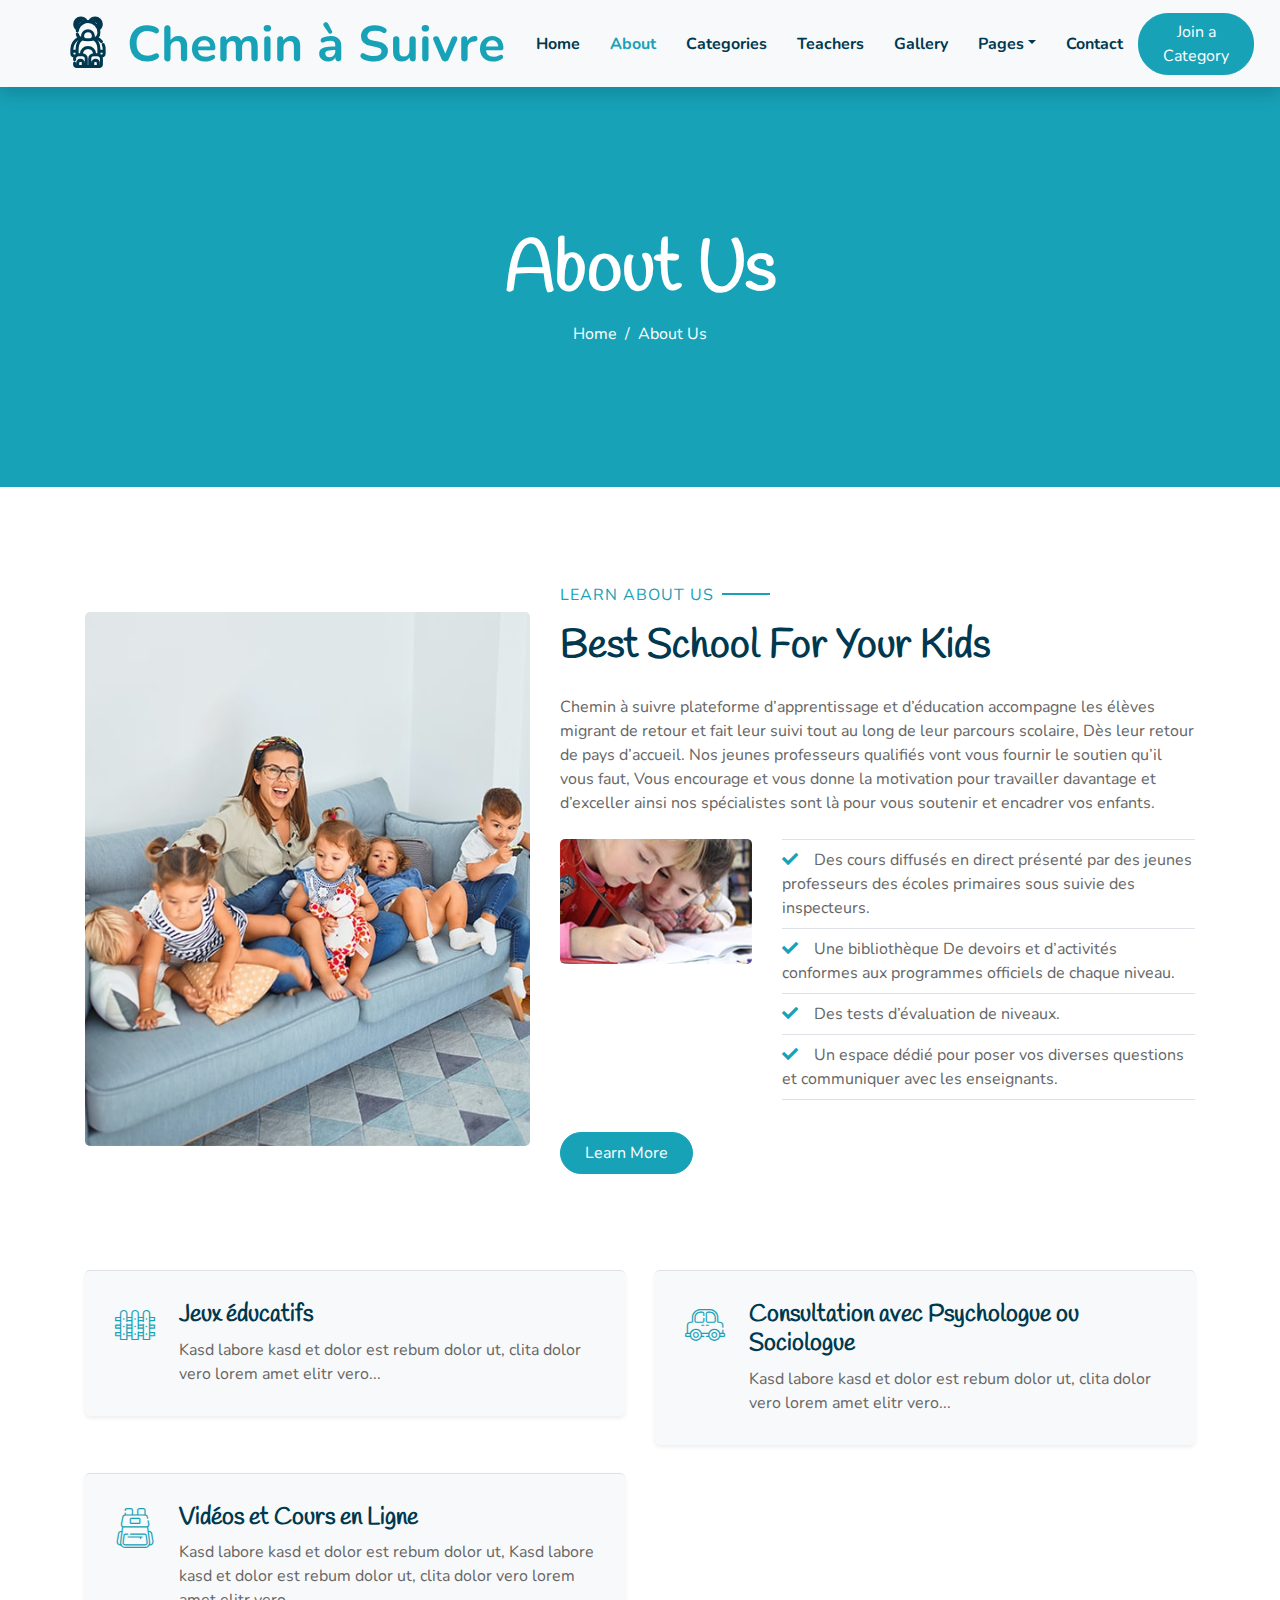
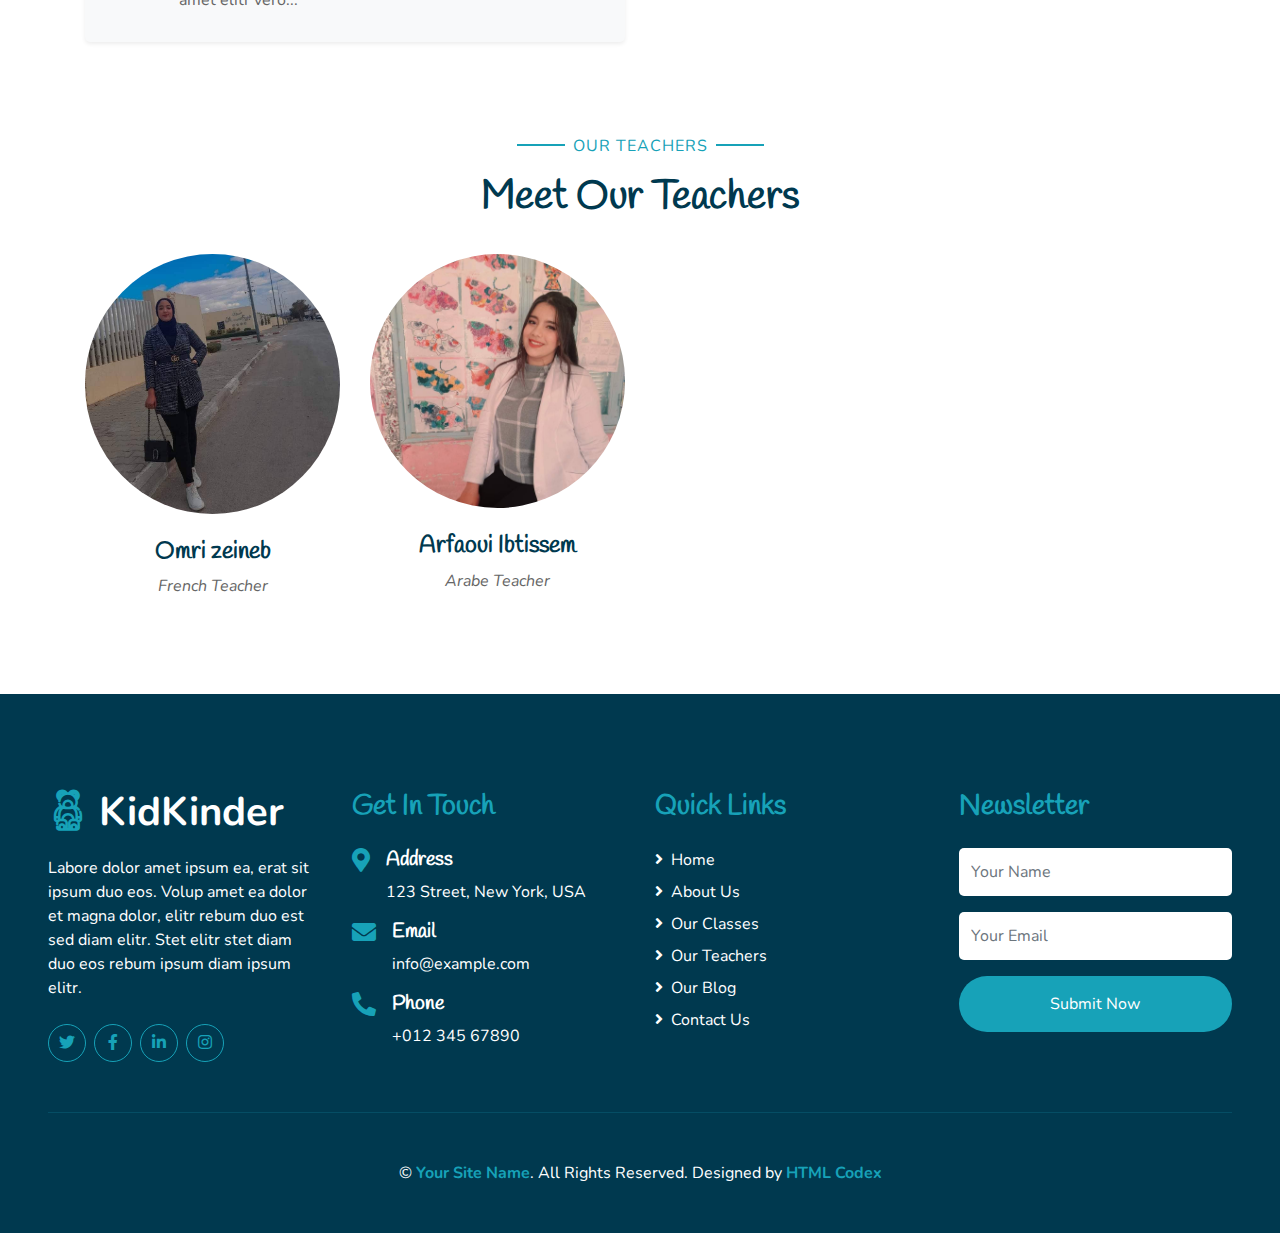
==== commit 7553791b: "adding content 03" ====
--- a/about.html
+++ b/about.html
@@ -3,7 +3,7 @@
 
 <head>
     <meta charset="utf-8">
-    <title>KidKinder - Kindergarten Website Template</title>
+    <title>Chemin à Suivre Website</title>
     <meta content="width=device-width, initial-scale=1.0" name="viewport">
     <meta content="Free HTML Templates" name="keywords">
     <meta content="Free HTML Templates" name="description">
@@ -35,7 +35,7 @@
         <nav class="navbar navbar-expand-lg bg-light navbar-light py-3 py-lg-0 px-0 px-lg-5">
             <a href="" class="navbar-brand font-weight-bold text-secondary" style="font-size: 50px;">
                 <i class="flaticon-043-teddy-bear"></i>
-                <span class="text-primary">KidKinder</span>
+                <span class="text-primary">Chemin à Suivre</span>
             </a>
             <button type="button" class="navbar-toggler" data-toggle="collapse" data-target="#navbarCollapse">
                 <span class="navbar-toggler-icon"></span>
@@ -44,7 +44,7 @@
                 <div class="navbar-nav font-weight-bold mx-auto py-0">
                     <a href="index.html" class="nav-item nav-link">Home</a>
                     <a href="about.html" class="nav-item nav-link active">About</a>
-                    <a href="class.html" class="nav-item nav-link">Classes</a>
+                    <a href="categories.html" class="nav-item nav-link">Categories</a>
                     <a href="team.html" class="nav-item nav-link">Teachers</a>
                     <a href="gallery.html" class="nav-item nav-link">Gallery</a>
                     <div class="nav-item dropdown">
@@ -56,7 +56,7 @@
                     </div>
                     <a href="contact.html" class="nav-item nav-link">Contact</a>
                 </div>
-                <a href="" class="btn btn-primary px-4">Join Class</a>
+                <a href="categories.html" class="btn btn-primary px-4">Join a Category</a>
             </div>
         </nav>
     </div>
@@ -87,18 +87,19 @@
                 <div class="col-lg-7">
                     <p class="section-title pr-5"><span class="pr-2">Learn About Us</span></p>
                     <h1 class="mb-4">Best School For Your Kids</h1>
-                    <p>Invidunt lorem justo sanctus clita. Erat lorem labore ea, justo dolor lorem ipsum ut sed eos,
-                        ipsum et dolor kasd sit ea justo. Erat justo sed sed diam. Ea et erat ut sed diam sea ipsum est
-                        dolor</p>
+                    <p>Chemin à suivre  plateforme d’apprentissage et  d’éducation   accompagne les élèves migrant de retour et fait leur suivi tout au long de leur parcours scolaire, Dès leur retour de pays d’accueil.
+                        Nos jeunes professeurs qualifiés vont vous fournir le soutien qu’il vous faut, Vous encourage et vous donne la motivation pour travailler davantage et d’exceller ainsi nos spécialistes sont là pour vous soutenir et encadrer vos enfants.
+                        </p>
                     <div class="row pt-2 pb-4">
                         <div class="col-6 col-md-4">
                             <img class="img-fluid rounded" src="img/about-2.jpg" alt="">
                         </div>
                         <div class="col-6 col-md-8">
                             <ul class="list-inline m-0">
-                                <li class="py-2 border-top border-bottom"><i class="fa fa-check text-primary mr-3"></i>Labore eos amet dolor amet diam</li>
-                                <li class="py-2 border-bottom"><i class="fa fa-check text-primary mr-3"></i>Etsea et sit dolor amet ipsum</li>
-                                <li class="py-2 border-bottom"><i class="fa fa-check text-primary mr-3"></i>Diam dolor diam elitripsum vero.</li>
+                                <li class="py-2 border-top border-bottom"><i class="fa fa-check text-primary mr-3"></i>Des cours diffusés en direct présenté par des jeunes professeurs des écoles primaires sous suivie des inspecteurs.</li>
+                                <li class="py-2 border-bottom"><i class="fa fa-check text-primary mr-3"></i>Une bibliothèque De devoirs et d’activités conformes aux programmes officiels de chaque niveau.</li>
+                                <li class="py-2 border-bottom"><i class="fa fa-check text-primary mr-3"></i>Des tests d’évaluation de niveaux.</li>
+                                <li class="py-2 border-bottom"><i class="fa fa-check text-primary mr-3"></i>Un espace dédié pour poser vos diverses questions et communiquer avec les enseignants.</li>
                             </ul>
                         </div>
                     </div>
@@ -114,57 +115,30 @@
     <div class="container-fluid pt-5">
         <div class="container pb-3">
             <div class="row">
-                <div class="col-lg-4 col-md-6 pb-1">
+                <div class="col-md-6 pb-1">
                     <div class="d-flex bg-light shadow-sm border-top rounded mb-4" style="padding: 30px;">
                         <i class="flaticon-050-fence h1 font-weight-normal text-primary mb-3"></i>
                         <div class="pl-4">
-                            <h4>Play Ground</h4>
+                            <h4>Jeux éducatifs</h4>
                             <p class="m-0">Kasd labore kasd et dolor est rebum dolor ut, clita dolor vero lorem amet elitr vero...</p>
                         </div>
                     </div>
                 </div>
-                <div class="col-lg-4 col-md-6 pb-1">
-                    <div class="d-flex bg-light shadow-sm border-top rounded mb-4" style="padding: 30px;">
-                        <i class="flaticon-022-drum h1 font-weight-normal text-primary mb-3"></i>
-                        <div class="pl-4">
-                            <h4>Music and Dance</h4>
-                            <p class="m-0">Kasd labore kasd et dolor est rebum dolor ut, clita dolor vero lorem amet elitr vero...</p>
-                        </div>
-                    </div>
-                </div>
-                <div class="col-lg-4 col-md-6 pb-1">
-                    <div class="d-flex bg-light shadow-sm border-top rounded mb-4" style="padding: 30px;">
-                        <i class="flaticon-030-crayons h1 font-weight-normal text-primary mb-3"></i>
-                        <div class="pl-4">
-                            <h4>Arts and Crafts</h4>
-                            <p class="m-0">Kasd labore kasd et dolor est rebum dolor ut, clita dolor vero lorem amet elitr vero...</p>
-                        </div>
-                    </div>
-                </div>
-                <div class="col-lg-4 col-md-6 pb-1">
+                <div class="col-md-6 pb-1">
                     <div class="d-flex bg-light shadow-sm border-top rounded mb-4" style="padding: 30px;">
                         <i class="flaticon-017-toy-car h1 font-weight-normal text-primary mb-3"></i>
                         <div class="pl-4">
-                            <h4>Safe Transportation</h4>
+                            <h4>Consultation avec Psychologue ou Sociologue</h4>
                             <p class="m-0">Kasd labore kasd et dolor est rebum dolor ut, clita dolor vero lorem amet elitr vero...</p>
                         </div>
                     </div>
                 </div>
-                <div class="col-lg-4 col-md-6 pb-1">
-                    <div class="d-flex bg-light shadow-sm border-top rounded mb-4" style="padding: 30px;">
-                        <i class="flaticon-025-sandwich h1 font-weight-normal text-primary mb-3"></i>
-                        <div class="pl-4">
-                            <h4>Healthy food</h4>
-                            <p class="m-0">Kasd labore kasd et dolor est rebum dolor ut, clita dolor vero lorem amet elitr vero...</p>
-                        </div>
-                    </div>
-                </div>
-                <div class="col-lg-4 col-md-6 pb-1">
+                <div class="col-md-6 pb-1">
                     <div class="d-flex bg-light shadow-sm border-top rounded mb-4" style="padding: 30px;">
                         <i class="flaticon-047-backpack h1 font-weight-normal text-primary mb-3"></i>
                         <div class="pl-4">
-                            <h4>Educational Tour</h4>
-                            <p class="m-0">Kasd labore kasd et dolor est rebum dolor ut, clita dolor vero lorem amet elitr vero...</p>
+                            <h4>Vidéos et Cours en Ligne</h4>
+                            <p class="m-0">Kasd labore kasd et dolor est rebum dolor ut, Kasd labore kasd et dolor est rebum dolor ut, clita dolor vero lorem amet elitr vero...</p>
                         </div>
                     </div>
                 </div>
@@ -184,7 +158,7 @@
             <div class="row">
                 <div class="col-md-6 col-lg-3 text-center team mb-5">
                     <div class="position-relative overflow-hidden mb-4" style="border-radius: 100%;">
-                        <img class="img-fluid w-100" src="img/team-1.jpg" alt="" >
+                        <img class="img-fluid w-100" src="img/team-5.jpg" alt="" >
                         <div
                             class="team-social d-flex align-items-center justify-content-center w-100 h-100 position-absolute">
                             <a class="btn btn-outline-light text-center mr-2 px-0" style="width: 38px; height: 38px;"
@@ -195,12 +169,12 @@
                                 href="#"><i class="fab fa-linkedin-in"></i></a>
                         </div>
                     </div>
-                    <h4>Julia Smith</h4>
-                    <i>Music Teacher</i>
+                    <h4>Omri zeineb</h4>
+                    <i>French Teacher</i>
                 </div>
                 <div class="col-md-6 col-lg-3 text-center team mb-5">
                     <div class="position-relative overflow-hidden mb-4" style="border-radius: 100%;">
-                        <img class="img-fluid w-100" src="img/team-2.jpg" alt="" >
+                        <img class="img-fluid w-100" src="img/team-6.jpg" alt="" >
                         <div
                             class="team-social d-flex align-items-center justify-content-center w-100 h-100 position-absolute">
                             <a class="btn btn-outline-light text-center mr-2 px-0" style="width: 38px; height: 38px;"
@@ -211,40 +185,8 @@
                                 href="#"><i class="fab fa-linkedin-in"></i></a>
                         </div>
                     </div>
-                    <h4>Jhon Doe</h4>
-                    <i>Language Teacher</i>
-                </div>
-                <div class="col-md-6 col-lg-3 text-center team mb-5">
-                    <div class="position-relative overflow-hidden mb-4" style="border-radius: 100%;">
-                        <img class="img-fluid w-100" src="img/team-3.jpg" alt="" >
-                        <div
-                            class="team-social d-flex align-items-center justify-content-center w-100 h-100 position-absolute">
-                            <a class="btn btn-outline-light text-center mr-2 px-0" style="width: 38px; height: 38px;"
-                                href="#"><i class="fab fa-twitter"></i></a>
-                            <a class="btn btn-outline-light text-center mr-2 px-0" style="width: 38px; height: 38px;"
-                                href="#"><i class="fab fa-facebook-f"></i></a>
-                            <a class="btn btn-outline-light text-center px-0" style="width: 38px; height: 38px;"
-                                href="#"><i class="fab fa-linkedin-in"></i></a>
-                        </div>
-                    </div>
-                    <h4>Mollie Ross</h4>
-                    <i>Dance Teacher</i>
-                </div>
-                <div class="col-md-6 col-lg-3 text-center team mb-5">
-                    <div class="position-relative overflow-hidden mb-4" style="border-radius: 100%;">
-                        <img class="img-fluid w-100" src="img/team-4.jpg" alt="" >
-                        <div
-                            class="team-social d-flex align-items-center justify-content-center w-100 h-100 position-absolute">
-                            <a class="btn btn-outline-light text-center mr-2 px-0" style="width: 38px; height: 38px;"
-                                href="#"><i class="fab fa-twitter"></i></a>
-                            <a class="btn btn-outline-light text-center mr-2 px-0" style="width: 38px; height: 38px;"
-                                href="#"><i class="fab fa-facebook-f"></i></a>
-                            <a class="btn btn-outline-light text-center px-0" style="width: 38px; height: 38px;"
-                                href="#"><i class="fab fa-linkedin-in"></i></a>
-                        </div>
-                    </div>
-                    <h4>Donald John</h4>
-                    <i>Art Teacher</i>
+                    <h4>Arfaoui Ibtissem</h4>
+                    <i>Arabe Teacher</i>
                 </div>
             </div>
         </div>
